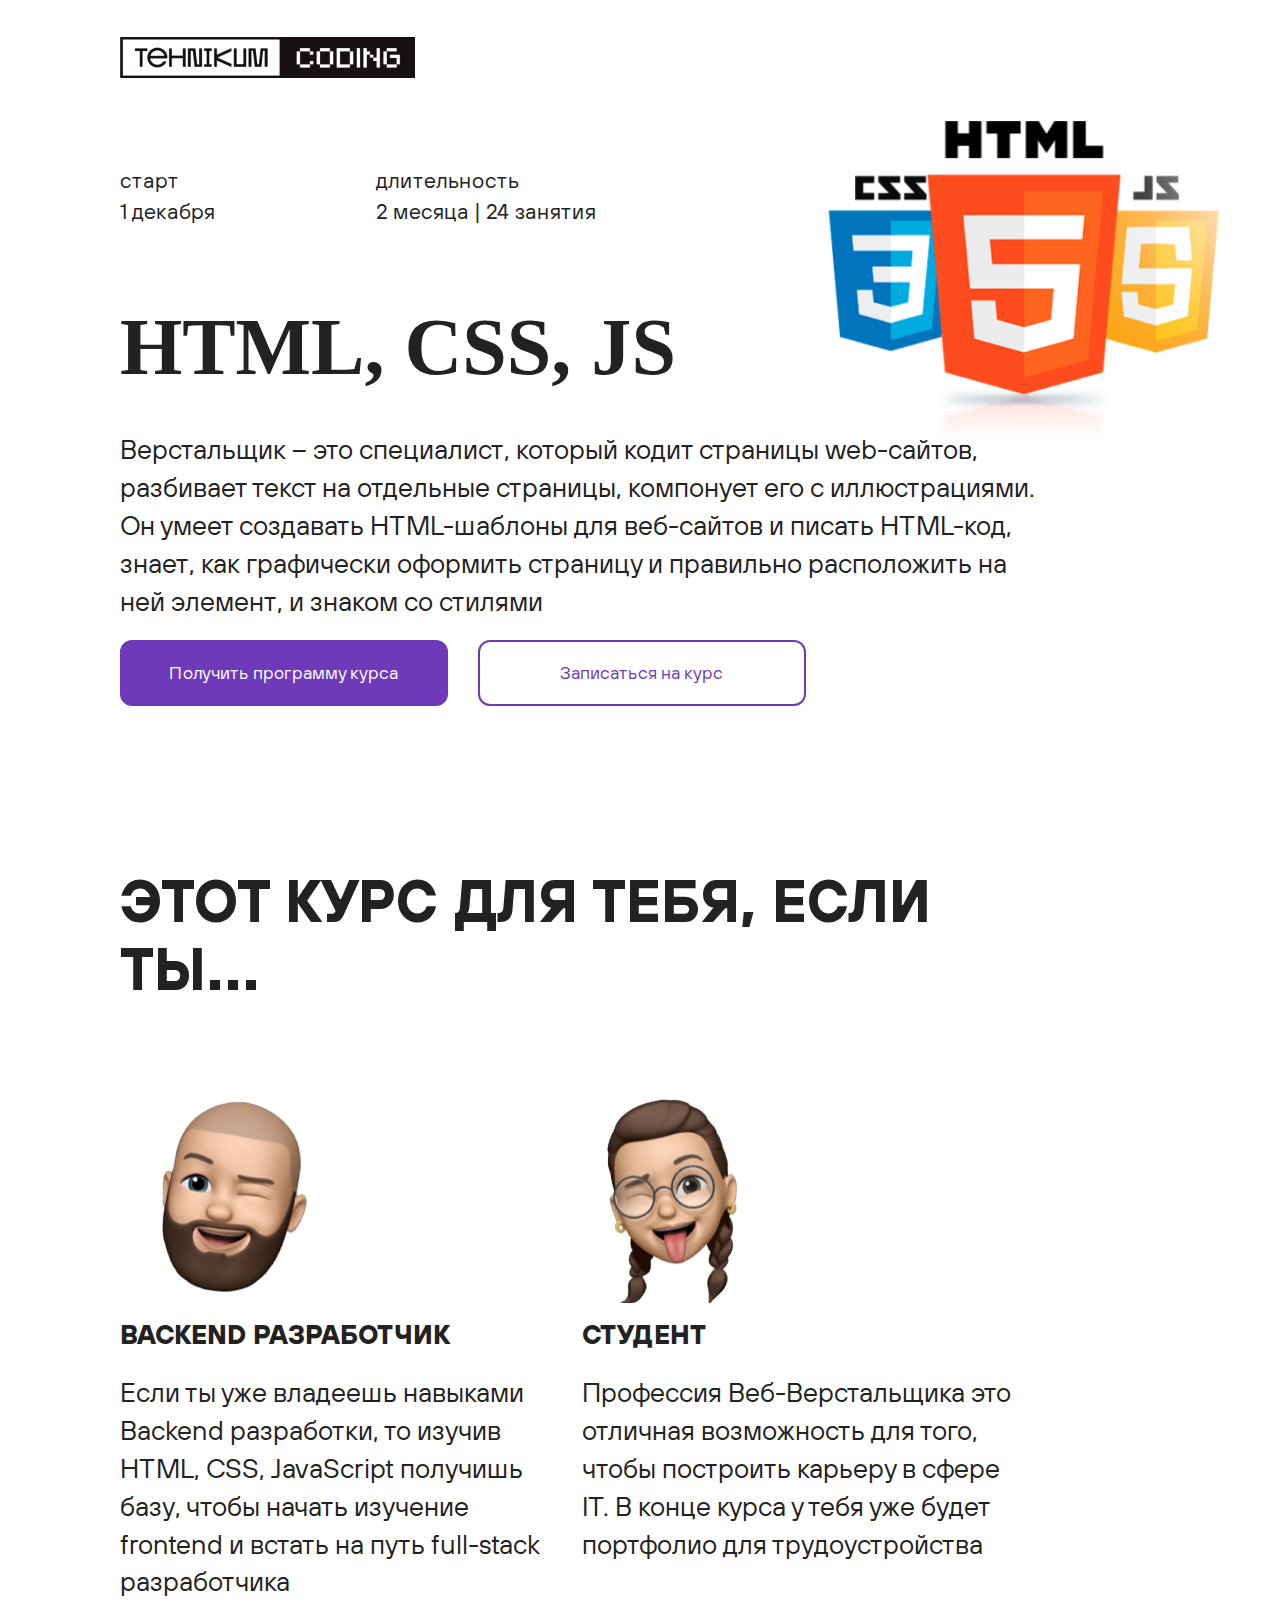
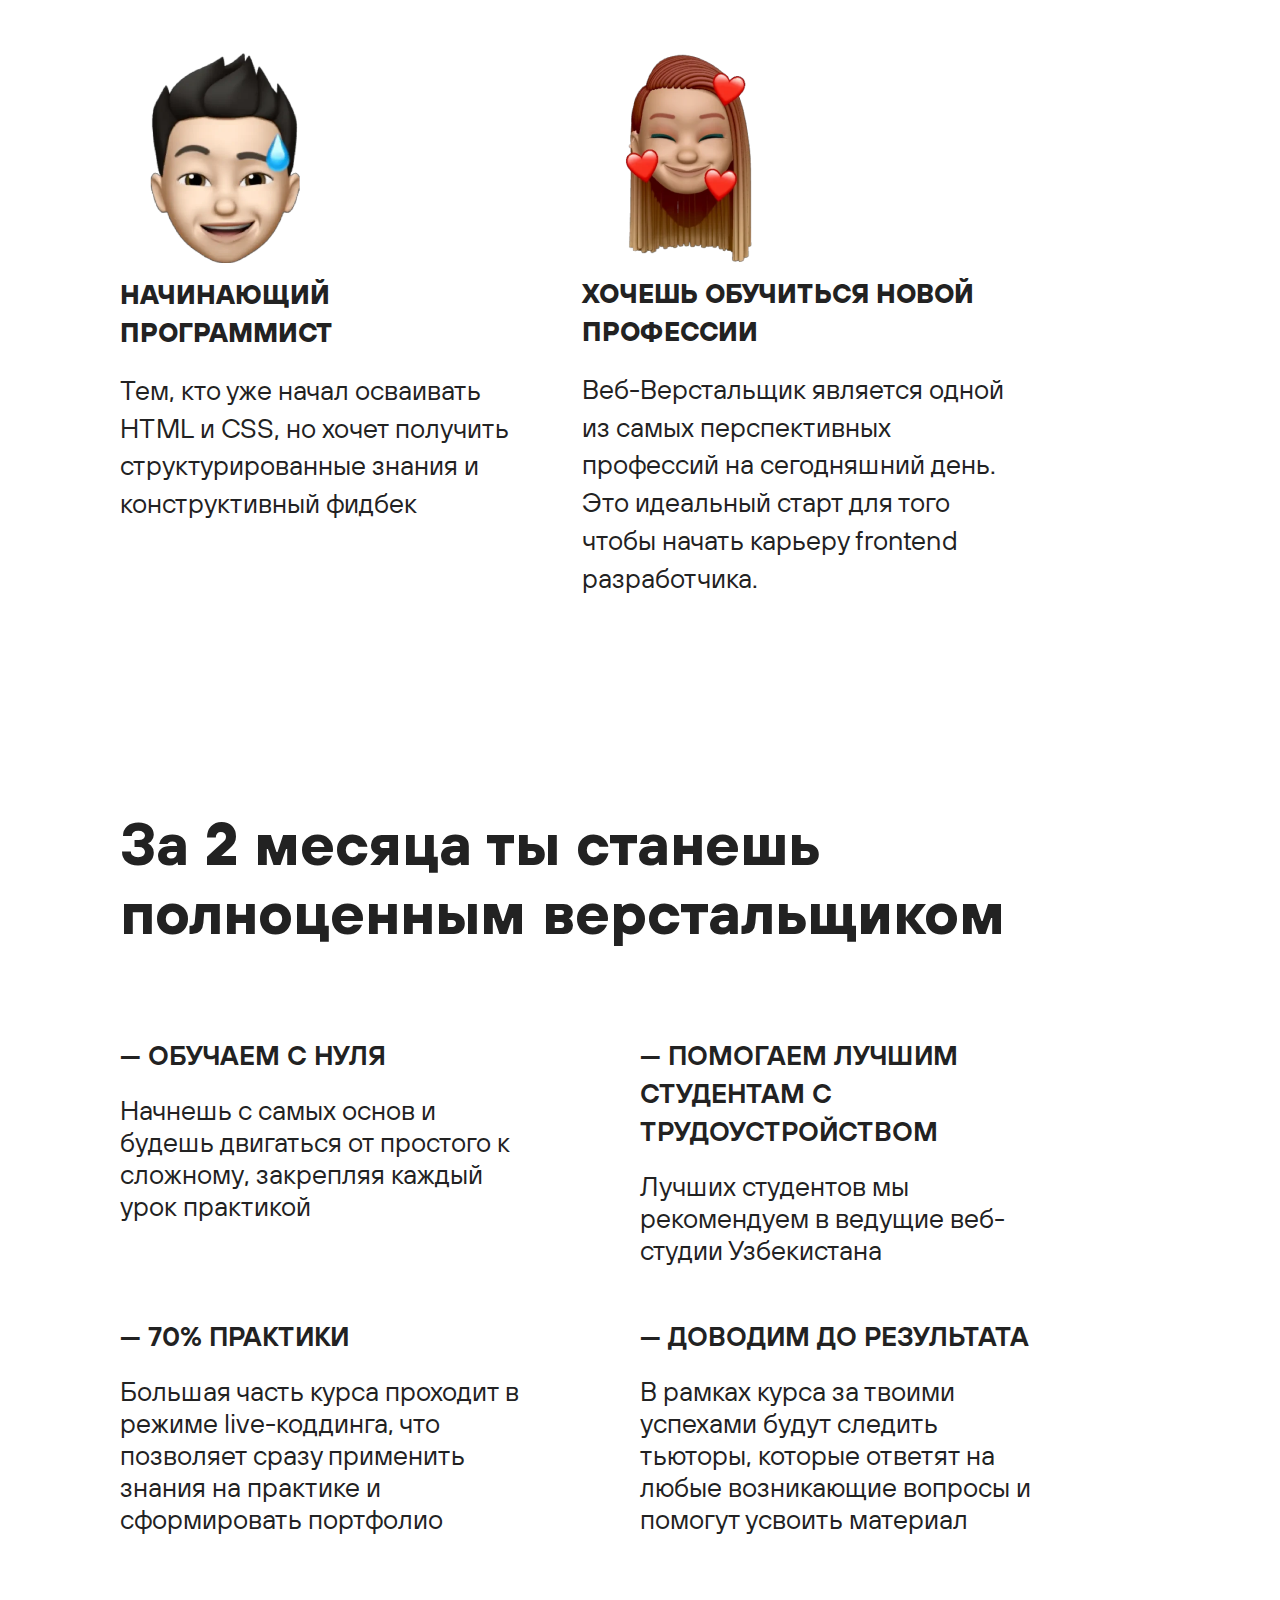
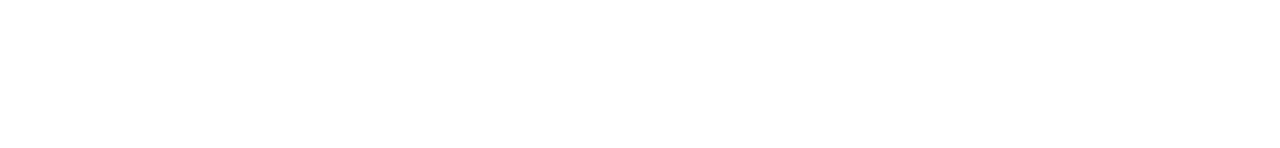
==== index.html @ edffde70 "4 section" ====
<!DOCTYPE html>
<html lang="en">
<head>
    <meta charset="UTF-8">
    <meta name="viewport" content="width=device-width, initial-scale=1.0">
    <title>Техникум</title>
    <link rel="stylesheet" href="./fonts/stylesheet.css">
    <link rel="stylesheet" href="./style.css">
    
</head>
<body>
    <section class="bg_img">
        <img src="./img/logo.png" alt="logo" class="logo">
        <div class="infoWrapper">
            <div class="info">
                <div class="title">старт</div>
                <div class="subTitle">1 декабря</div>
            </div>
            <div class="info">
                <div class="title">длительность</div>
                <div class="subTitle">2 месяца | 24 занятия</div>
            </div>
        </div>
        <h1>HTML, CSS, JS</h1>
        <p class="infoText">Верстальщик – это специалист, который кодит страницы web-сайтов, разбивает текст на отдельные страницы, компонует его с иллюстрациями. Он умеет создавать HTML-шаблоны для веб-сайтов и писать HTML-код, знает, как графически оформить страницу и правильно расположить на ней элемент, и знаком со стилями</p>
        <div class="btsWrapper">
            <button class="primary">Получить программу курса</button>
            <button class="secondary">Записаться на курс</button>
        </div>
    </section>

    <section>
            <h2>ЭТОТ КУРС ДЛЯ ТЕБЯ, ЕСЛИ ТЫ...</h2>
        <div class="ifYouWrapper">
            <div class="forYou">
                <img src="./img/YouBackend.png" alt="" class="memoji">
                <h3>BACKEND РАЗРАБОТЧИК</h3>
                <p class="infoMem">Если ты уже владеешь навыками Backend разработки, то изучив HTML, CSS, JavaScript получишь базу, чтобы начать изучение frontend и встать на путь full-stack разработчика</p>
            </div>
            <div class="forYou">
                <img src="./img/YouStudy.png" alt="" class="memoji">
                <h3>СТУДЕНТ</h3>
                <p class="infoMem">Профессия Веб-Верстальщика это отличная возможность для того, чтобы построить карьеру в сфере IT. В конце курса у тебя уже будет портфолио для трудоустройства</p>
            </div>
        </div>
        <div class="ifYouWrapper">
            <div class="forYou">
                <img src="./img/YouBiginnerP.png" alt="" class="memoji">
                 <h3 class="newProg">НАЧИНАЮЩИЙ ПРОГРАММИСТ</h3>
                <p class="infoMem">Тем, кто уже начал осваивать HTML и CSS, но хочет получить структурированные знания и конструктивный фидбек</p>
            </div>
            <div class="forYou">
                <img src="./img/YouNewProf.png" alt="" class="memoji">
                <h3>ХОЧЕШЬ ОБУЧИТЬСЯ НОВОЙ ПРОФЕССИИ</h3>
                <p class="infoMem">Веб-Верстальщик является одной из самых перспективных профессий на сегодняшний день. Это идеальный старт для того чтобы начать карьеру frontend разработчика.</p>
            </div>
        </div>
    </section>


    <section>
        <h2>За 2 месяца ты станешь полноценным верстальщиком</h2>
        <div class="content">
            <div class="ContentCard">
                <h3> —  Обучаем с нуля</h3>
                <p>Начнешь с самых основ и будешь двигаться от простого к сложному, закрепляя каждый урок практикой</p>
            </div>
            <div class="ContentCard">
                <h3>—  Помогаем лучшим студентам с трудоустройством</h3>
                <p>Лучших студентов мы рекомендуем в ведущие веб-студии Узбекистана</p>
            </div>
        </div>
            <div class="content">
                <div class="ContentCard">
                    <h3>—  70% практики</h3>
                    <p>Большая часть курса проходит в режиме live-коддинга, что позволяет сразу применить знания на практике и сформировать портфолио</p>
                </div>
                <div class="ContentCard">
                    <h3>—  Доводим до результата</h3>
                    <p>В рамках курса за твоими успехами будут следить тьюторы, которые ответят на любые возникающие вопросы и помогут усвоить материал</p>
                </div>
        </div>
    </section>
</body>
</html>
---- fonts/stylesheet.css ----
@font-face {
    font-family: 'TT Hoves Hairline';
    src: url('TTHoves-HairlineItalic.eot');
    src: local('TT Hoves Hairline Italic'), local('TTHoves-HairlineItalic'),
        url('TTHoves-HairlineItalic.eot?#iefix') format('embedded-opentype'),
        url('TTHoves-HairlineItalic.woff2') format('woff2'),
        url('TTHoves-HairlineItalic.woff') format('woff'),
        url('TTHoves-HairlineItalic.ttf') format('truetype');
    font-weight: 100;
    font-style: italic;
}

@font-face {
    font-family: 'TT Hoves';
    src: url('TTHoves-ExtraLightItalic.eot');
    src: local('TT Hoves ExtraLight Italic'), local('TTHoves-ExtraLightItalic'),
        url('TTHoves-ExtraLightItalic.eot?#iefix') format('embedded-opentype'),
        url('TTHoves-ExtraLightItalic.woff2') format('woff2'),
        url('TTHoves-ExtraLightItalic.woff') format('woff'),
        url('TTHoves-ExtraLightItalic.ttf') format('truetype');
    font-weight: 200;
    font-style: italic;
}

@font-face {
    font-family: 'TT Hoves';
    src: url('TTHoves-Thin.eot');
    src: local('TT Hoves Thin'), local('TTHoves-Thin'),
        url('TTHoves-Thin.eot?#iefix') format('embedded-opentype'),
        url('TTHoves-Thin.woff2') format('woff2'),
        url('TTHoves-Thin.woff') format('woff'),
        url('TTHoves-Thin.ttf') format('truetype');
    font-weight: 100;
    font-style: normal;
}

@font-face {
    font-family: 'TT Hoves';
    src: url('TTHoves-DemiBold.eot');
    src: local('TT Hoves DemiBold'), local('TTHoves-DemiBold'),
        url('TTHoves-DemiBold.eot?#iefix') format('embedded-opentype'),
        url('TTHoves-DemiBold.woff2') format('woff2'),
        url('TTHoves-DemiBold.woff') format('woff'),
        url('TTHoves-DemiBold.ttf') format('truetype');
    font-weight: 600;
    font-style: normal;
}

@font-face {
    font-family: 'TT Hoves';
    src: url('TTHoves-BoldItalic.eot');
    src: local('TT Hoves Bold Italic'), local('TTHoves-BoldItalic'),
        url('TTHoves-BoldItalic.eot?#iefix') format('embedded-opentype'),
        url('TTHoves-BoldItalic.woff2') format('woff2'),
        url('TTHoves-BoldItalic.woff') format('woff'),
        url('TTHoves-BoldItalic.ttf') format('truetype');
    font-weight: bold;
    font-style: italic;
}

@font-face {
    font-family: 'TT Hoves';
    src: url('TTHoves-Black.eot');
    src: local('TT Hoves Black'), local('TTHoves-Black'),
        url('TTHoves-Black.eot?#iefix') format('embedded-opentype'),
        url('TTHoves-Black.woff2') format('woff2'),
        url('TTHoves-Black.woff') format('woff'),
        url('TTHoves-Black.ttf') format('truetype');
    font-weight: 900;
    font-style: normal;
}

@font-face {
    font-family: 'TT Hoves';
    src: url('TTHoves-ExtraLight.eot');
    src: local('TT Hoves ExtraLight'), local('TTHoves-ExtraLight'),
        url('TTHoves-ExtraLight.eot?#iefix') format('embedded-opentype'),
        url('TTHoves-ExtraLight.woff2') format('woff2'),
        url('TTHoves-ExtraLight.woff') format('woff'),
        url('TTHoves-ExtraLight.ttf') format('truetype');
    font-weight: 200;
    font-style: normal;
}

@font-face {
    font-family: 'TT Hoves';
    src: url('TTHoves-Bold.eot');
    src: local('TT Hoves Bold'), local('TTHoves-Bold'),
        url('TTHoves-Bold.eot?#iefix') format('embedded-opentype'),
        url('TTHoves-Bold.woff2') format('woff2'),
        url('TTHoves-Bold.woff') format('woff'),
        url('TTHoves-Bold.ttf') format('truetype');
    font-weight: bold;
    font-style: normal;
}

@font-face {
    font-family: 'TT Hoves';
    src: url('TTHoves-ThinItalic.eot');
    src: local('TT Hoves Thin Italic'), local('TTHoves-ThinItalic'),
        url('TTHoves-ThinItalic.eot?#iefix') format('embedded-opentype'),
        url('TTHoves-ThinItalic.woff2') format('woff2'),
        url('TTHoves-ThinItalic.woff') format('woff'),
        url('TTHoves-ThinItalic.ttf') format('truetype');
    font-weight: 100;
    font-style: italic;
}

@font-face {
    font-family: 'TT Hoves';
    src: url('TTHoves-Italic.eot');
    src: local('TT Hoves Italic'), local('TTHoves-Italic'),
        url('TTHoves-Italic.eot?#iefix') format('embedded-opentype'),
        url('TTHoves-Italic.woff2') format('woff2'),
        url('TTHoves-Italic.woff') format('woff'),
        url('TTHoves-Italic.ttf') format('truetype');
    font-weight: normal;
    font-style: italic;
}

@font-face {
    font-family: 'TT Hoves';
    src: url('TTHoves-BlackItalic.eot');
    src: local('TT Hoves Black Italic'), local('TTHoves-BlackItalic'),
        url('TTHoves-BlackItalic.eot?#iefix') format('embedded-opentype'),
        url('TTHoves-BlackItalic.woff2') format('woff2'),
        url('TTHoves-BlackItalic.woff') format('woff'),
        url('TTHoves-BlackItalic.ttf') format('truetype');
    font-weight: 900;
    font-style: italic;
}

@font-face {
    font-family: 'TT Hoves';
    src: url('TTHoves-ExtraBold.eot');
    src: local('TT Hoves ExtraBold'), local('TTHoves-ExtraBold'),
        url('TTHoves-ExtraBold.eot?#iefix') format('embedded-opentype'),
        url('TTHoves-ExtraBold.woff2') format('woff2'),
        url('TTHoves-ExtraBold.woff') format('woff'),
        url('TTHoves-ExtraBold.ttf') format('truetype');
    font-weight: 800;
    font-style: normal;
}

@font-face {
    font-family: 'TT Hoves';
    src: url('TTHoves-DemiBoldItalic.eot');
    src: local('TT Hoves DemiBold Italic'), local('TTHoves-DemiBoldItalic'),
        url('TTHoves-DemiBoldItalic.eot?#iefix') format('embedded-opentype'),
        url('TTHoves-DemiBoldItalic.woff2') format('woff2'),
        url('TTHoves-DemiBoldItalic.woff') format('woff'),
        url('TTHoves-DemiBoldItalic.ttf') format('truetype');
    font-weight: 600;
    font-style: italic;
}

@font-face {
    font-family: 'TT Hoves';
    src: url('TTHoves-MediumItalic.eot');
    src: local('TT Hoves Medium Italic'), local('TTHoves-MediumItalic'),
        url('TTHoves-MediumItalic.eot?#iefix') format('embedded-opentype'),
        url('TTHoves-MediumItalic.woff2') format('woff2'),
        url('TTHoves-MediumItalic.woff') format('woff'),
        url('TTHoves-MediumItalic.ttf') format('truetype');
    font-weight: 500;
    font-style: italic;
}

@font-face {
    font-family: 'TT Hoves';
    src: url('TTHoves-ExtraBoldItalic.eot');
    src: local('TT Hoves ExtraBold Italic'), local('TTHoves-ExtraBoldItalic'),
        url('TTHoves-ExtraBoldItalic.eot?#iefix') format('embedded-opentype'),
        url('TTHoves-ExtraBoldItalic.woff2') format('woff2'),
        url('TTHoves-ExtraBoldItalic.woff') format('woff'),
        url('TTHoves-ExtraBoldItalic.ttf') format('truetype');
    font-weight: 800;
    font-style: italic;
}

@font-face {
    font-family: 'TT Hoves';
    src: url('TTHoves-Regular.eot');
    src: local('TT Hoves Regular'), local('TTHoves-Regular'),
        url('TTHoves-Regular.eot?#iefix') format('embedded-opentype'),
        url('TTHoves-Regular.woff2') format('woff2'),
        url('TTHoves-Regular.woff') format('woff'),
        url('TTHoves-Regular.ttf') format('truetype');
    font-weight: normal;
    font-style: normal;
}

@font-face {
    font-family: 'TT Hoves Hairline';
    src: url('TTHoves-Hairline.eot');
    src: local('TT Hoves Hairline'), local('TTHoves-Hairline'),
        url('TTHoves-Hairline.eot?#iefix') format('embedded-opentype'),
        url('TTHoves-Hairline.woff2') format('woff2'),
        url('TTHoves-Hairline.woff') format('woff'),
        url('TTHoves-Hairline.ttf') format('truetype');
    font-weight: 100;
    font-style: normal;
}

@font-face {
    font-family: 'TT Hoves';
    src: url('TTHoves-LightItalic.eot');
    src: local('TT Hoves Light Italic'), local('TTHoves-LightItalic'),
        url('TTHoves-LightItalic.eot?#iefix') format('embedded-opentype'),
        url('TTHoves-LightItalic.woff2') format('woff2'),
        url('TTHoves-LightItalic.woff') format('woff'),
        url('TTHoves-LightItalic.ttf') format('truetype');
    font-weight: 300;
    font-style: italic;
}

@font-face {
    font-family: 'TT Hoves';
    src: url('TTHoves-Light.eot');
    src: local('TT Hoves Light'), local('TTHoves-Light'),
        url('TTHoves-Light.eot?#iefix') format('embedded-opentype'),
        url('TTHoves-Light.woff2') format('woff2'),
        url('TTHoves-Light.woff') format('woff'),
        url('TTHoves-Light.ttf') format('truetype');
    font-weight: 300;
    font-style: normal;
}

@font-face {
    font-family: 'TT Hoves';
    src: url('TTHoves-Medium.eot');
    src: local('TT Hoves Medium'), local('TTHoves-Medium'),
        url('TTHoves-Medium.eot?#iefix') format('embedded-opentype'),
        url('TTHoves-Medium.woff2') format('woff2'),
        url('TTHoves-Medium.woff') format('woff'),
        url('TTHoves-Medium.ttf') format('truetype');
    font-weight: 500;
    font-style: normal;
}
---- style.css ----
@import url('https://fonts.cdnfonts.com/css/chava');

*{
    padding: 0;
    margin: 0;
    box-sizing: border-box;
    list-style: none;
    text-decoration: none;
    font-family: 'TT Hoves', sans-serif;
    color: #222222;
}
section{
    padding: 0 calc(22.7vw - 61.265px) /*229-24*/calc(11.1vw + 18.4px) /*160-60*/ calc(10.6vw - 15.8px)/*121-24*/;
}
.bg_img{
    background-image: url(./img/html_css_js\ 1.png);
    background-repeat: no-repeat;
    background-size: calc(24vw + 89px); /*395-179*/
    background-position: top calc(4.9vw + 58.6px) /*121-77*/ right calc(6vw - 19px) /*55-3.5*/;
}
.logo{
    width: calc(8.8vw + 182px);
    margin-bottom: calc(6.3vw + 4.381px);/*85-28*/
    margin-top: calc(-0.3vw + 41.243px); /*37-40*/
}
.infoWrapper{
    display: flex;
    gap: 30px 161px;
    flex-wrap: wrap;
    margin-bottom: calc(3.1vw + 36.4px); /*76-48*/
}
.title{
    font-size: calc(0.6vw + 14px); /*21-16*/
    line-height: 140%;
}
.subTitle{
    font-size: calc(0.6vw + 14px); /*21-16*/
    line-height: 140%;
    /* font-weight: 700; */
}
h1{
    font-size: calc(4.2vw + 26.3px);/*80-42*/
    line-height: 110%;
    font-family: 'Chava', 'sans-serif';
    margin-bottom: calc(2.2vw + 11.681px); /*40-20*/
    /* font-weight: 400; */
}
.infoText{
    font-size: calc(1vw + 14.257px);  /*27-18*/
    line-height: 140%;
    margin-right: calc(22.7vw - 61.265px); /*229-24*/
    margin-bottom: 20px;
    width: calc(66.6vw + 77.611px); /*930-328*/
}
.btsWrapper{
    display: flex;
    flex-wrap: wrap; 
    gap: 20px 0;
}
.primary{
    width: 328px;
    border: 2px solid #6E3ABA;
    color: #fff;
    background-color: #6E3ABA;
    padding: 20px 0;
    border-radius: 12px;
    /* font-weight: 500; */
    font-size: 18px;
    cursor: pointer;
    margin-right: calc(3.3vw - 12.478px); /*30-0*/
}
.secondary{
    width: 328px;
    border: 2px solid #6E3ABA;
    color: #6E3ABA;
    background-color: #fff;
    padding: 20px 0;
    border-radius: 12px;
    /* font-weight: 500; */
    font-size: 18px;
    cursor: pointer;
}


.memoji{
    width: calc(3.3vw + 167.522px); /*210-180*/
    margin-bottom: 10px;
}
h2{
    margin-bottom: calc(5.5vw + 19.204px); /*90-40*/
    /* font-weight: 500; */
    font-size: calc(2.7vw + 24px); /*58-34*/
    line-height: 117.8%;
}
.ifYouWrapper{
    display: flex;
    gap: 40px 0;
    flex-wrap: wrap;
    margin-bottom: 52px; /*54-40*/
}

.forYou{
    width: calc(11.5vw + 284.743px); /*432-328*/
    margin-right: 30px;
}
h3{
    /* font-weight: 600; */
    font-size: calc(1vw + 14.257px);    
    line-height: calc(1.4vw + 19.959px);
    margin-bottom: calc(1.1vw + 5.841px); /*20-10*/
}
.newProg{
    width: calc(-1.1vw + 332.159px); /*318-328*/
    /* font-weight: 600; */
    font-size: calc(1vw + 14.257px);  /*27-18*/
    line-height: calc(1.4vw + 19.959px); /*37.8-25.2*/
    margin-bottom: calc(1.1vw + 5.841px); /*20-10*/
}
.infoMem{
    /* font-weight: 400; */
    font-size: calc(1vw + 14.257px);  /*27-18*/   
    line-height: calc(1.4vw + 19.959px); /*37.8-25.2*/
}

.content{
    display: flex;
    flex-wrap: wrap;
    gap: 30px 120px;
    margin-bottom: calc(2.4vw + 20.85px); /*52-30*/
}
.ContentCard{
    width:calc(8vw + 298px);
}
.ContentCard h3{
    font-weight: 600;
    font-size: calc(1vw + 14.257px);  /*27-18*/
    margin-bottom: calc(1.1vw + 5.841px); /*20-10*/
    text-transform: uppercase;
    line-height: 140%;
}
.ContentCard p{
    font-size: calc(1vw + 14.257px);  /*27-18*/
}
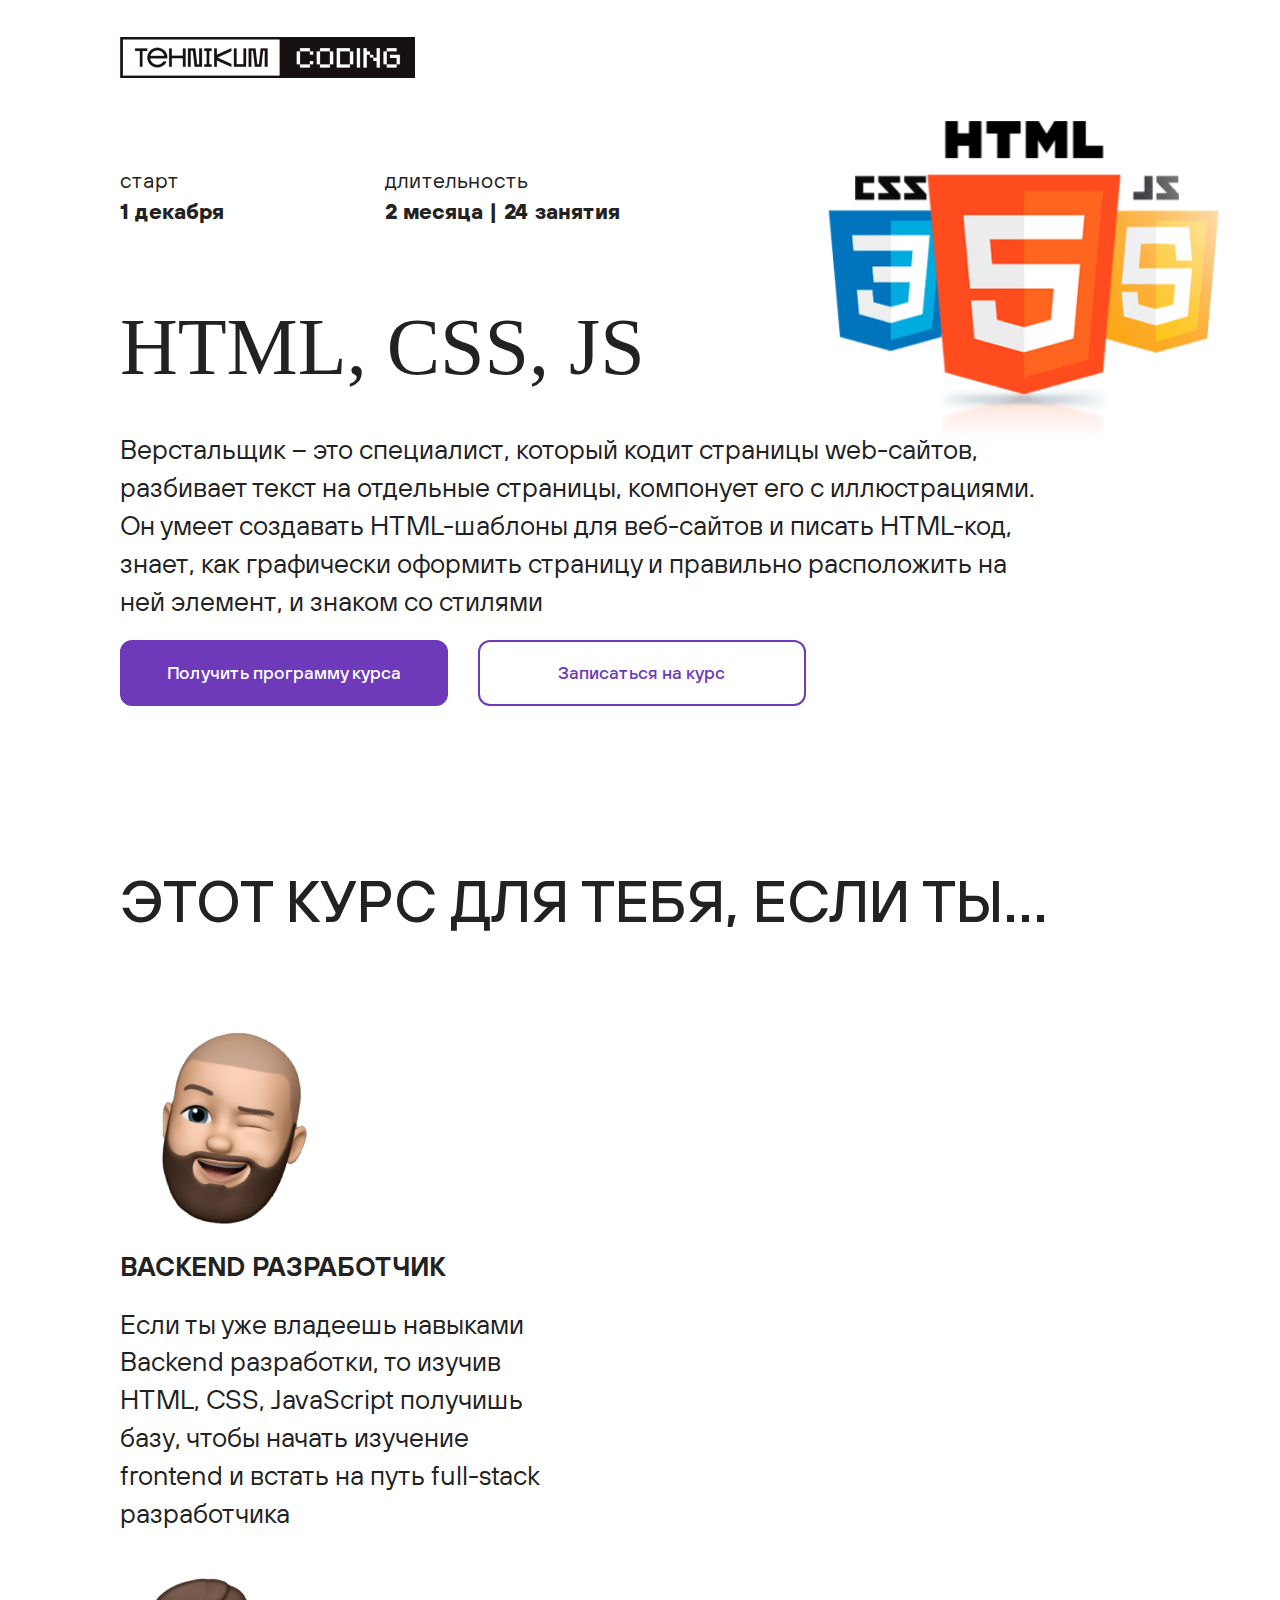
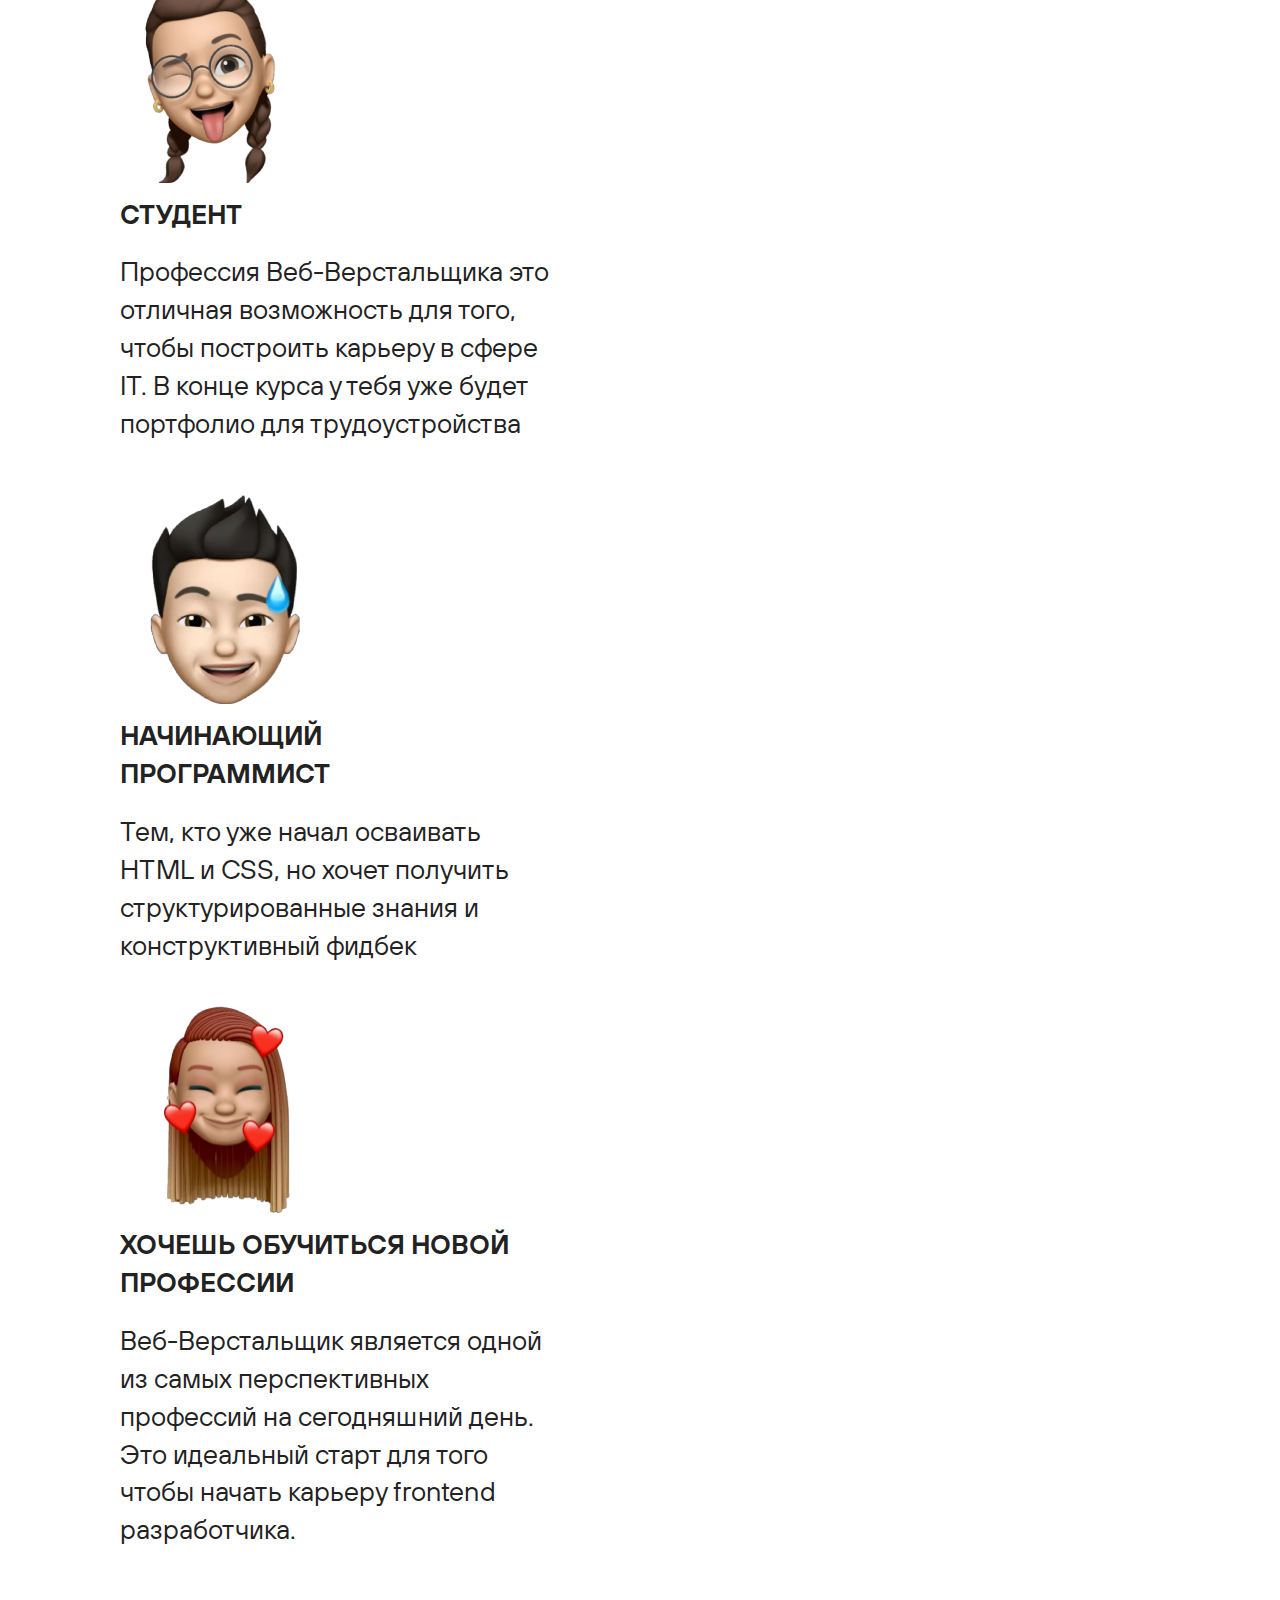
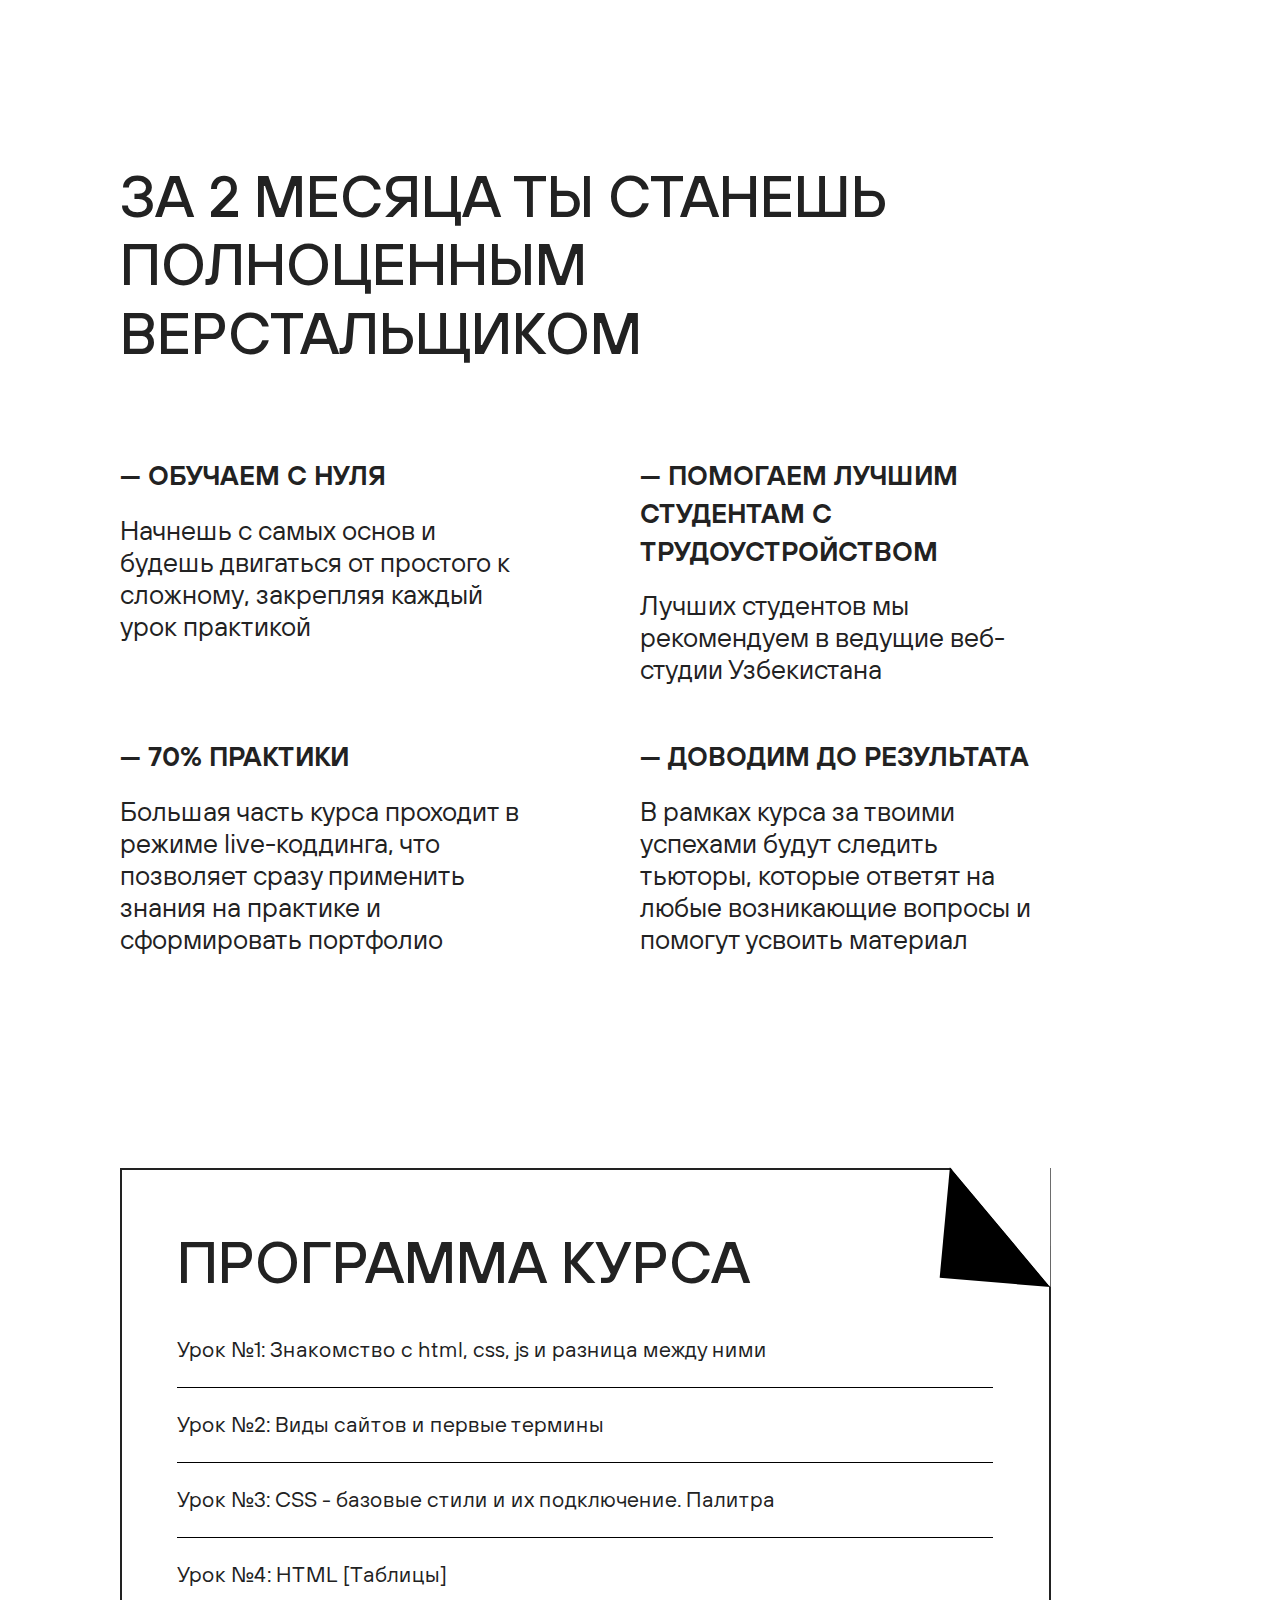
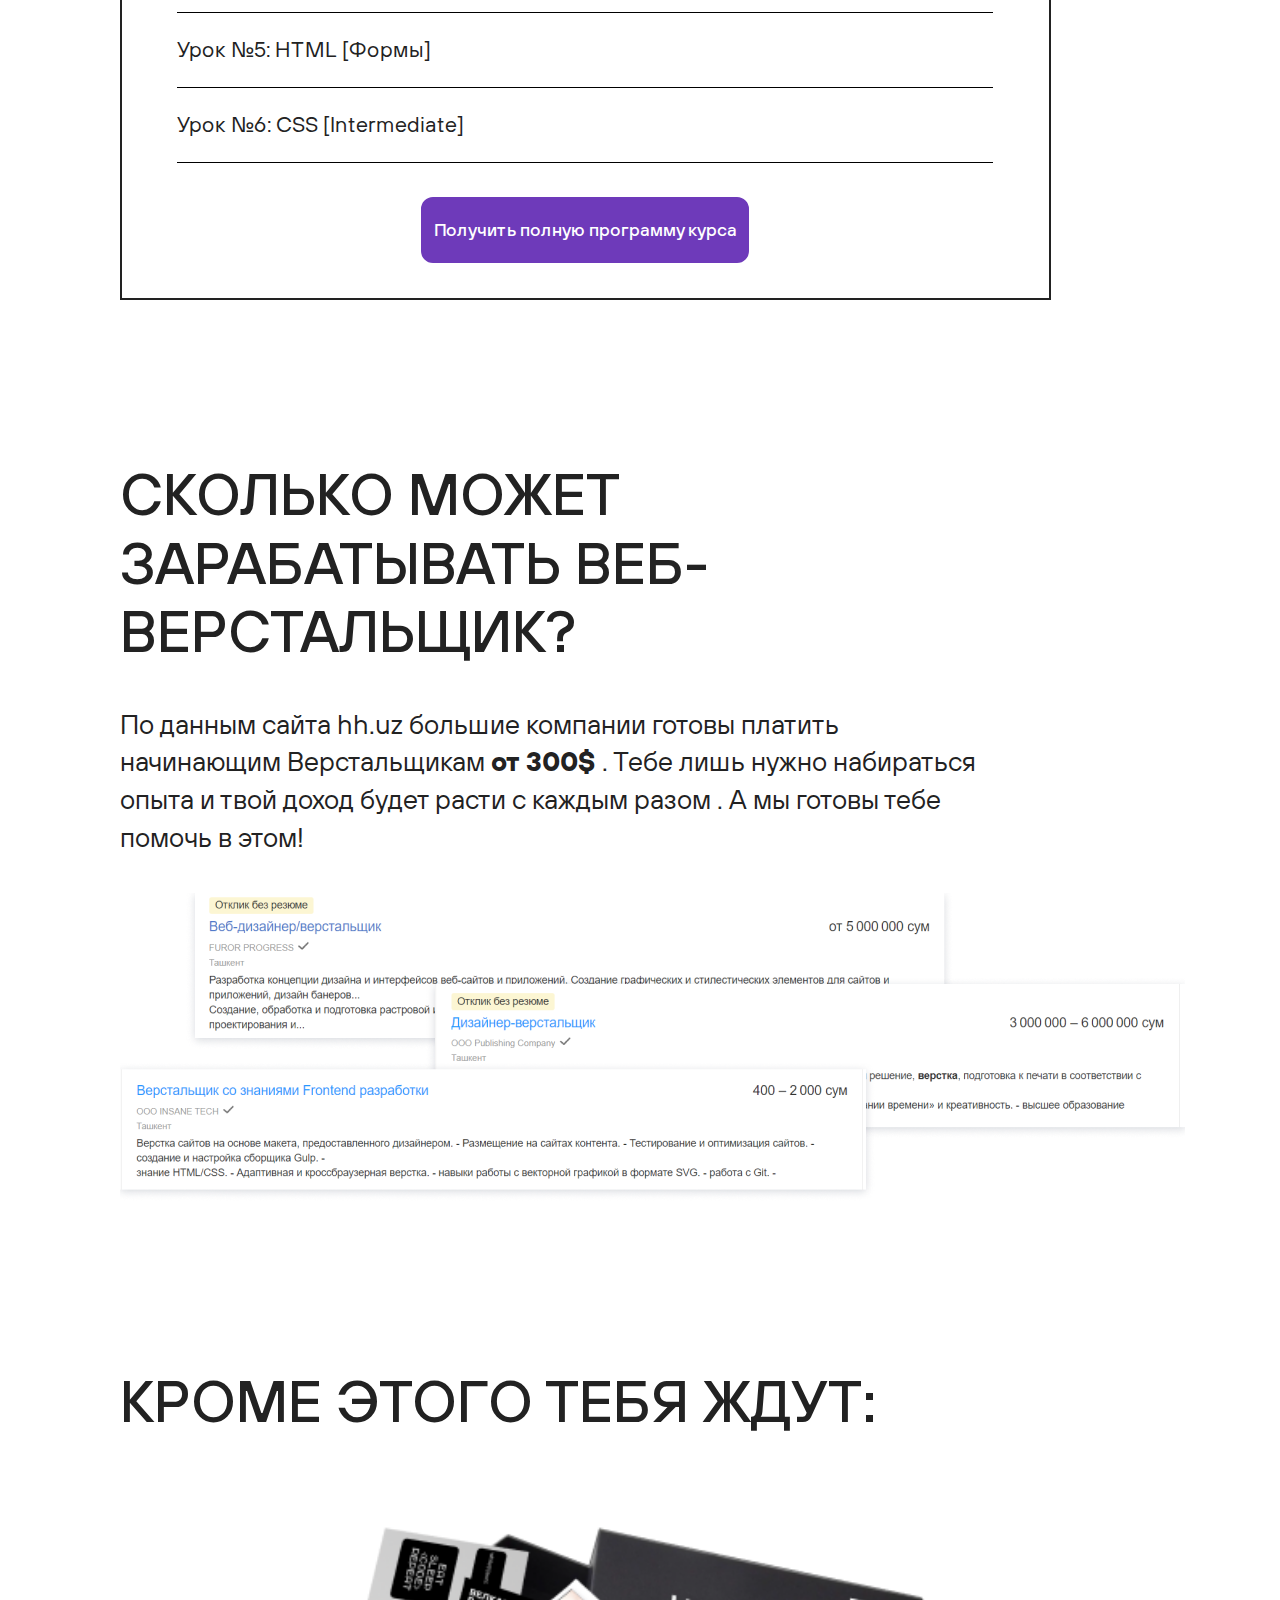
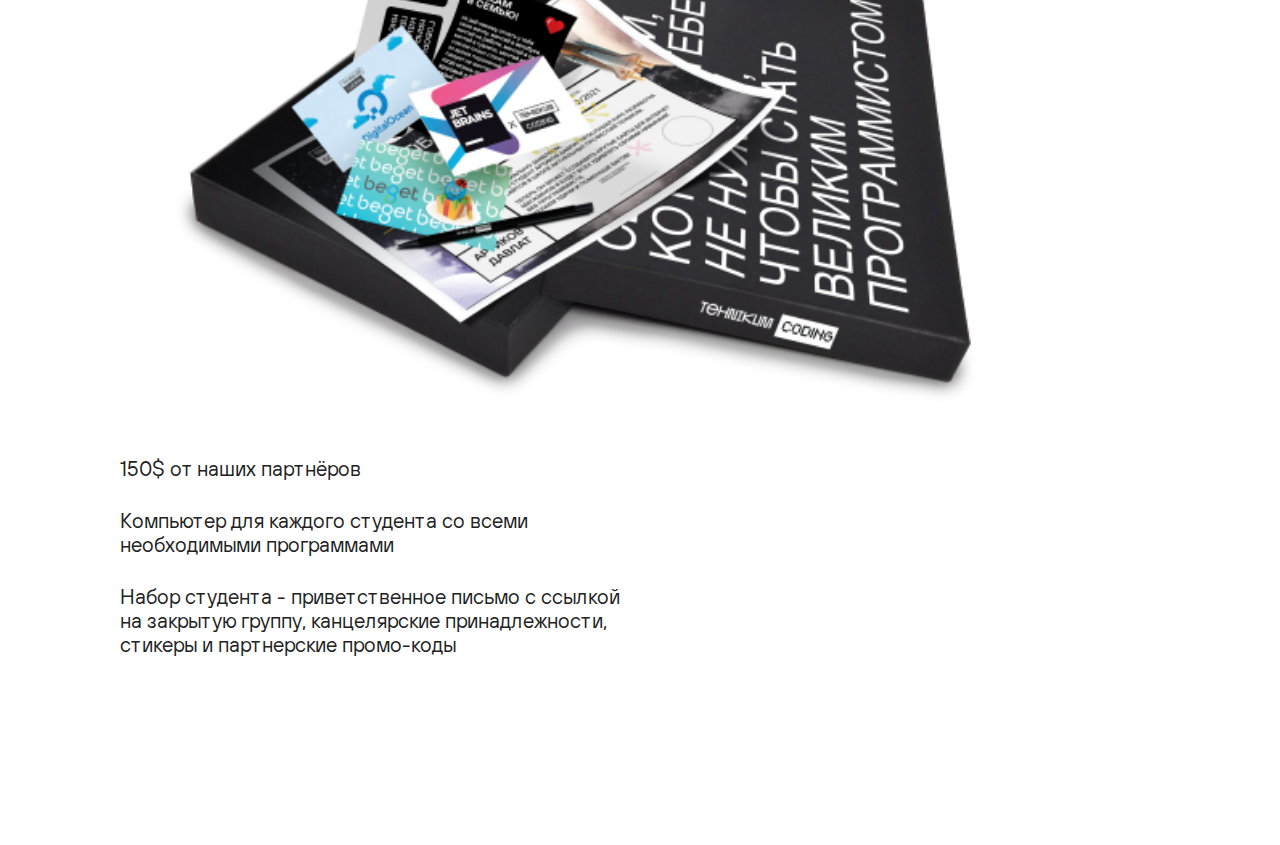
==== commit 79b50928: "8-9 section" ====
--- a/index.html
+++ b/index.html
@@ -1,13 +1,15 @@
 <!DOCTYPE html>
 <html lang="en">
+
 <head>
     <meta charset="UTF-8">
     <meta name="viewport" content="width=device-width, initial-scale=1.0">
     <title>Техникум</title>
     <link rel="stylesheet" href="./fonts/stylesheet.css">
     <link rel="stylesheet" href="./style.css">
-    
+
 </head>
+
 <body>
     <section class="bg_img">
         <img src="./img/logo.png" alt="logo" class="logo">
@@ -22,7 +24,10 @@
             </div>
         </div>
         <h1>HTML, CSS, JS</h1>
-        <p class="infoText">Верстальщик – это специалист, который кодит страницы web-сайтов, разбивает текст на отдельные страницы, компонует его с иллюстрациями. Он умеет создавать HTML-шаблоны для веб-сайтов и писать HTML-код, знает, как графически оформить страницу и правильно расположить на ней элемент, и знаком со стилями</p>
+        <p class="infoText">Верстальщик – это специалист, который кодит страницы web-сайтов, разбивает текст на
+            отдельные страницы, компонует его с иллюстрациями. Он умеет создавать HTML-шаблоны для веб-сайтов и писать
+            HTML-код, знает, как графически оформить страницу и правильно расположить на ней элемент, и знаком со
+            стилями</p>
         <div class="btsWrapper">
             <button class="primary">Получить программу курса</button>
             <button class="secondary">Записаться на курс</button>
@@ -30,29 +35,33 @@
     </section>
 
     <section>
-            <h2>ЭТОТ КУРС ДЛЯ ТЕБЯ, ЕСЛИ ТЫ...</h2>
+        <h2>ЭТОТ КУРС ДЛЯ ТЕБЯ, ЕСЛИ ТЫ...</h2>
         <div class="ifYouWrapper">
             <div class="forYou">
                 <img src="./img/YouBackend.png" alt="" class="memoji">
                 <h3>BACKEND РАЗРАБОТЧИК</h3>
-                <p class="infoMem">Если ты уже владеешь навыками Backend разработки, то изучив HTML, CSS, JavaScript получишь базу, чтобы начать изучение frontend и встать на путь full-stack разработчика</p>
+                <p class="infoMem">Если ты уже владеешь навыками Backend разработки, то изучив HTML, CSS, JavaScript
+                    получишь базу, чтобы начать изучение frontend и встать на путь full-stack разработчика</p>
             </div>
             <div class="forYou">
                 <img src="./img/YouStudy.png" alt="" class="memoji">
                 <h3>СТУДЕНТ</h3>
-                <p class="infoMem">Профессия Веб-Верстальщика это отличная возможность для того, чтобы построить карьеру в сфере IT. В конце курса у тебя уже будет портфолио для трудоустройства</p>
+                <p class="infoMem">Профессия Веб-Верстальщика это отличная возможность для того, чтобы построить карьеру
+                    в сфере IT. В конце курса у тебя уже будет портфолио для трудоустройства</p>
             </div>
         </div>
         <div class="ifYouWrapper">
             <div class="forYou">
                 <img src="./img/YouBiginnerP.png" alt="" class="memoji">
-                 <h3 class="newProg">НАЧИНАЮЩИЙ ПРОГРАММИСТ</h3>
-                <p class="infoMem">Тем, кто уже начал осваивать HTML и CSS, но хочет получить структурированные знания и конструктивный фидбек</p>
+                <h3 class="newProg">НАЧИНАЮЩИЙ ПРОГРАММИСТ</h3>
+                <p class="infoMem">Тем, кто уже начал осваивать HTML и CSS, но хочет получить структурированные знания и
+                    конструктивный фидбек</p>
             </div>
             <div class="forYou">
                 <img src="./img/YouNewProf.png" alt="" class="memoji">
                 <h3>ХОЧЕШЬ ОБУЧИТЬСЯ НОВОЙ ПРОФЕССИИ</h3>
-                <p class="infoMem">Веб-Верстальщик является одной из самых перспективных профессий на сегодняшний день. Это идеальный старт для того чтобы начать карьеру frontend разработчика.</p>
+                <p class="infoMem">Веб-Верстальщик является одной из самых перспективных профессий на сегодняшний день.
+                    Это идеальный старт для того чтобы начать карьеру frontend разработчика.</p>
             </div>
         </div>
     </section>
@@ -62,24 +71,74 @@
         <h2>За 2 месяца ты станешь полноценным верстальщиком</h2>
         <div class="content">
             <div class="ContentCard">
-                <h3> —  Обучаем с нуля</h3>
+                <h3> — Обучаем с нуля</h3>
                 <p>Начнешь с самых основ и будешь двигаться от простого к сложному, закрепляя каждый урок практикой</p>
             </div>
             <div class="ContentCard">
-                <h3>—  Помогаем лучшим студентам с трудоустройством</h3>
+                <h3>— Помогаем лучшим студентам с трудоустройством</h3>
                 <p>Лучших студентов мы рекомендуем в ведущие веб-студии Узбекистана</p>
             </div>
         </div>
-            <div class="content">
-                <div class="ContentCard">
-                    <h3>—  70% практики</h3>
-                    <p>Большая часть курса проходит в режиме live-коддинга, что позволяет сразу применить знания на практике и сформировать портфолио</p>
-                </div>
-                <div class="ContentCard">
-                    <h3>—  Доводим до результата</h3>
-                    <p>В рамках курса за твоими успехами будут следить тьюторы, которые ответят на любые возникающие вопросы и помогут усвоить материал</p>
-                </div>
+        <div class="content">
+            <div class="ContentCard">
+                <h3>— 70% практики</h3>
+                <p>Большая часть курса проходит в режиме live-коддинга, что позволяет сразу применить знания на практике
+                    и сформировать портфолио</p>
+            </div>
+            <div class="ContentCard">
+                <h3>— Доводим до результата</h3>
+                <p>В рамках курса за твоими успехами будут следить тьюторы, которые ответят на любые возникающие вопросы
+                    и помогут усвоить материал</p>
+            </div>
         </div>
     </section>
+
+    <section>
+        <div class="border">
+            <img src="./img/corner.svg" alt="" class="corner">
+            <h2 class="programmCourse">Программа курса</h2>
+            <ul>
+                <li>Урок №1: Знакомство с html, css, js и разница между ними</li>
+                <li>Урок №2: Виды сайтов и первые термины</li>
+                <li>Урок №3: CSS - базовые стили и их подключение. Палитра</li>
+                <li>Урок №4: HTML [Таблицы]</li>
+                <li>Урок №5: HTML [Формы]</li>
+                <li>Урок №6: CSS [Intermediate]</li>
+            </ul>
+            <button class="primary desc">Получить полную программу курса</button>
+        </div>
+        <button class="primary mob">Получить полную программу курса</button>
+    </section>
+
+
+    <section>
+        <div class="info_wage">
+            <h2>Сколько может зарабатывать Веб-Верстальщик?</h2>
+            <p>По данным сайта hh.uz большие компании готовы платить начинающим Верстальщикам <strong> от 300$
+                </strong>. Тебе лишь нужно набираться опыта и твой доход будет расти с каждым разом . А мы готовы тебе
+                помочь в этом!</p>
+            <img src="./img/pic_hh.png" alt="hh_uz">
+        </div>
+    </section>
+
+    <section>
+        <h2 class="titleBox">Кроме этого тебя ждут:</h2>
+        <div class="studentBox">
+            <div class="boxPic">
+                <img src="./img/pic_student-box.png" alt="">
+            </div>
+            <div class="infoBox">
+                <p>150$ от наших партнёров</p>
+                <p>Компьютер для каждого студента
+                    со всеми необходимыми программами</p>
+                <p>Набор студента - приветственное письмо с
+                    ссылкой на закрытую группу, канцелярские
+                    принадлежности, стикеры и партнерские промо-коды</p>
+            </div>
+        </div>
+    </section>
+
+
 </body>
+
 </html>--- a/style.css
+++ b/style.css
@@ -36,14 +36,14 @@
 .subTitle{
     font-size: calc(0.6vw + 14px); /*21-16*/
     line-height: 140%;
-    /* font-weight: 700; */
+    font-weight: 700;
 }
 h1{
     font-size: calc(4.2vw + 26.3px);/*80-42*/
     line-height: 110%;
     font-family: 'Chava', 'sans-serif';
     margin-bottom: calc(2.2vw + 11.681px); /*40-20*/
-    /* font-weight: 400; */
+    font-weight: 400;
 }
 .infoText{
     font-size: calc(1vw + 14.257px);  /*27-18*/
@@ -64,7 +64,7 @@
     background-color: #6E3ABA;
     padding: 20px 0;
     border-radius: 12px;
-    /* font-weight: 500; */
+    font-weight: 500;
     font-size: 18px;
     cursor: pointer;
     margin-right: calc(3.3vw - 12.478px); /*30-0*/
@@ -76,7 +76,7 @@
     background-color: #fff;
     padding: 20px 0;
     border-radius: 12px;
-    /* font-weight: 500; */
+    font-weight: 500;
     font-size: 18px;
     cursor: pointer;
 }
@@ -88,13 +88,14 @@
 }
 h2{
     margin-bottom: calc(5.5vw + 19.204px); /*90-40*/
-    /* font-weight: 500; */
+    font-weight: 500;
     font-size: calc(2.7vw + 24px); /*58-34*/
     line-height: 117.8%;
+    text-transform: uppercase;
 }
 .ifYouWrapper{
     display: flex;
-    gap: 40px 0;
+    gap: 40px 10px;
     flex-wrap: wrap;
     margin-bottom: 52px; /*54-40*/
 }
@@ -104,20 +105,20 @@
     margin-right: 30px;
 }
 h3{
-    /* font-weight: 600; */
+    font-weight: 600;
     font-size: calc(1vw + 14.257px);    
     line-height: calc(1.4vw + 19.959px);
     margin-bottom: calc(1.1vw + 5.841px); /*20-10*/
 }
 .newProg{
     width: calc(-1.1vw + 332.159px); /*318-328*/
-    /* font-weight: 600; */
+    font-weight: 600;
     font-size: calc(1vw + 14.257px);  /*27-18*/
     line-height: calc(1.4vw + 19.959px); /*37.8-25.2*/
     margin-bottom: calc(1.1vw + 5.841px); /*20-10*/
 }
 .infoMem{
-    /* font-weight: 400; */
+    font-weight: 400;
     font-size: calc(1vw + 14.257px);  /*27-18*/   
     line-height: calc(1.4vw + 19.959px); /*37.8-25.2*/
 }
@@ -142,3 +143,109 @@
     font-size: calc(1vw + 14.257px);  /*27-18*/
 }
 
+.border{
+    border: 2px solid;
+    padding: calc(3.8vw + 9.858px)/*58-24*/ calc(3.9vw + 5.44px) /*55-20*/ calc(1.3vw + 18px)/*32-23*/;
+    position: relative; /*указываем точку отсчета расположения кнопки*/
+}
+.corner{
+    position: absolute; /*указываем координаты размещения кнопки*/
+    top: calc(-0.1vw - 1.292px);/*-2- -1.5*/
+    right: calc(-0.4vw - 1.336px); /*-7 - -3*/
+    width: calc(9.5vw - 1.77px); /*120-34*/
+    height: calc(9.5vw - 1.77px); /*120-34*/
+}
+.programmCourse{
+    margin-bottom: calc(1.8vw + 17.3px);/*40-24*/
+}
+.border ul li{
+    border-bottom: 1px solid black;
+    padding-bottom: 24px;
+    margin-bottom: 24px;
+    font-size: calc(0.6vw + 14px); /*21-16*/
+}
+.border ul li:last-child{
+    margin-bottom: 0;
+}
+.border .primary{
+    display: block;
+    margin: 0 auto;
+}
+.primary.desc,
+.primary.mob{
+    display: block;
+    margin: 0 auto;
+    margin-top: 34px;
+}
+.primary.mob{
+    display: none;
+}
+@media (max-width: 875px){
+    .primary.desc{
+        display: none;
+    }
+    .primary.mob{
+        display: block;
+    }
+}
+
+.info_wage h2{
+    width: calc(44.4vw + 161.212px); /*729-328*/
+    margin-right: calc(45.1vw - 145.991px); /*431-23.5*/
+    margin-bottom: calc(2.2vw + 11.681px); /*40-20*/
+}
+.info_wage p{
+    font-size: calc(1vw + 14.257px);  /*27-18*/
+    font-weight: 400;
+    line-height: 140%;
+    margin-right: calc(28.7vw - 84.434px); /*283-23.5*/
+    margin-bottom: calc(1.8vw + 13.345px); /*36-20*/
+    width: calc(60.6vw + 100.071px); /*876-328*/
+}
+.info_wage img{
+    width: calc(81.5vw + 21.46px); /*1065-328*/
+    /* margin-bottom: calc(11.1vw + 18.407px); 160-60 */
+    margin-right: calc(8vw - 6.947px); /*95-23*/
+}
+
+.titleBox{
+    width: calc(55.3vw + 120.035px);/*828-328*/
+    margin-bottom: calc(1.1vw + 15.841px);/*30-20*/
+
+}
+.studentBox{
+    display: flex;
+    flex-wrap: wrap;
+    gap: 20px 0;
+    align-items: center;
+}
+.boxPic{
+    flex-basis: 570px;
+    flex-grow: 1;
+    left: 61px;
+}
+.boxPic img{
+    /* width: calc(19.1vw + 334.044px); 579-406 */
+    width: 100%;
+
+}
+.infoBox{
+    flex-basis: 470px;
+    flex-grow: 2;
+}
+.infoBox p{
+    width: calc(21.2vw + 248.142px); /*520-328*/
+    font-size: calc(0.3vw + 16.752px); /*21-18*/
+    margin-bottom: calc(0.6vw + 19.92px); /*25-20*/
+ 
+}
+
+
+
+
+
+
+
+
+
+
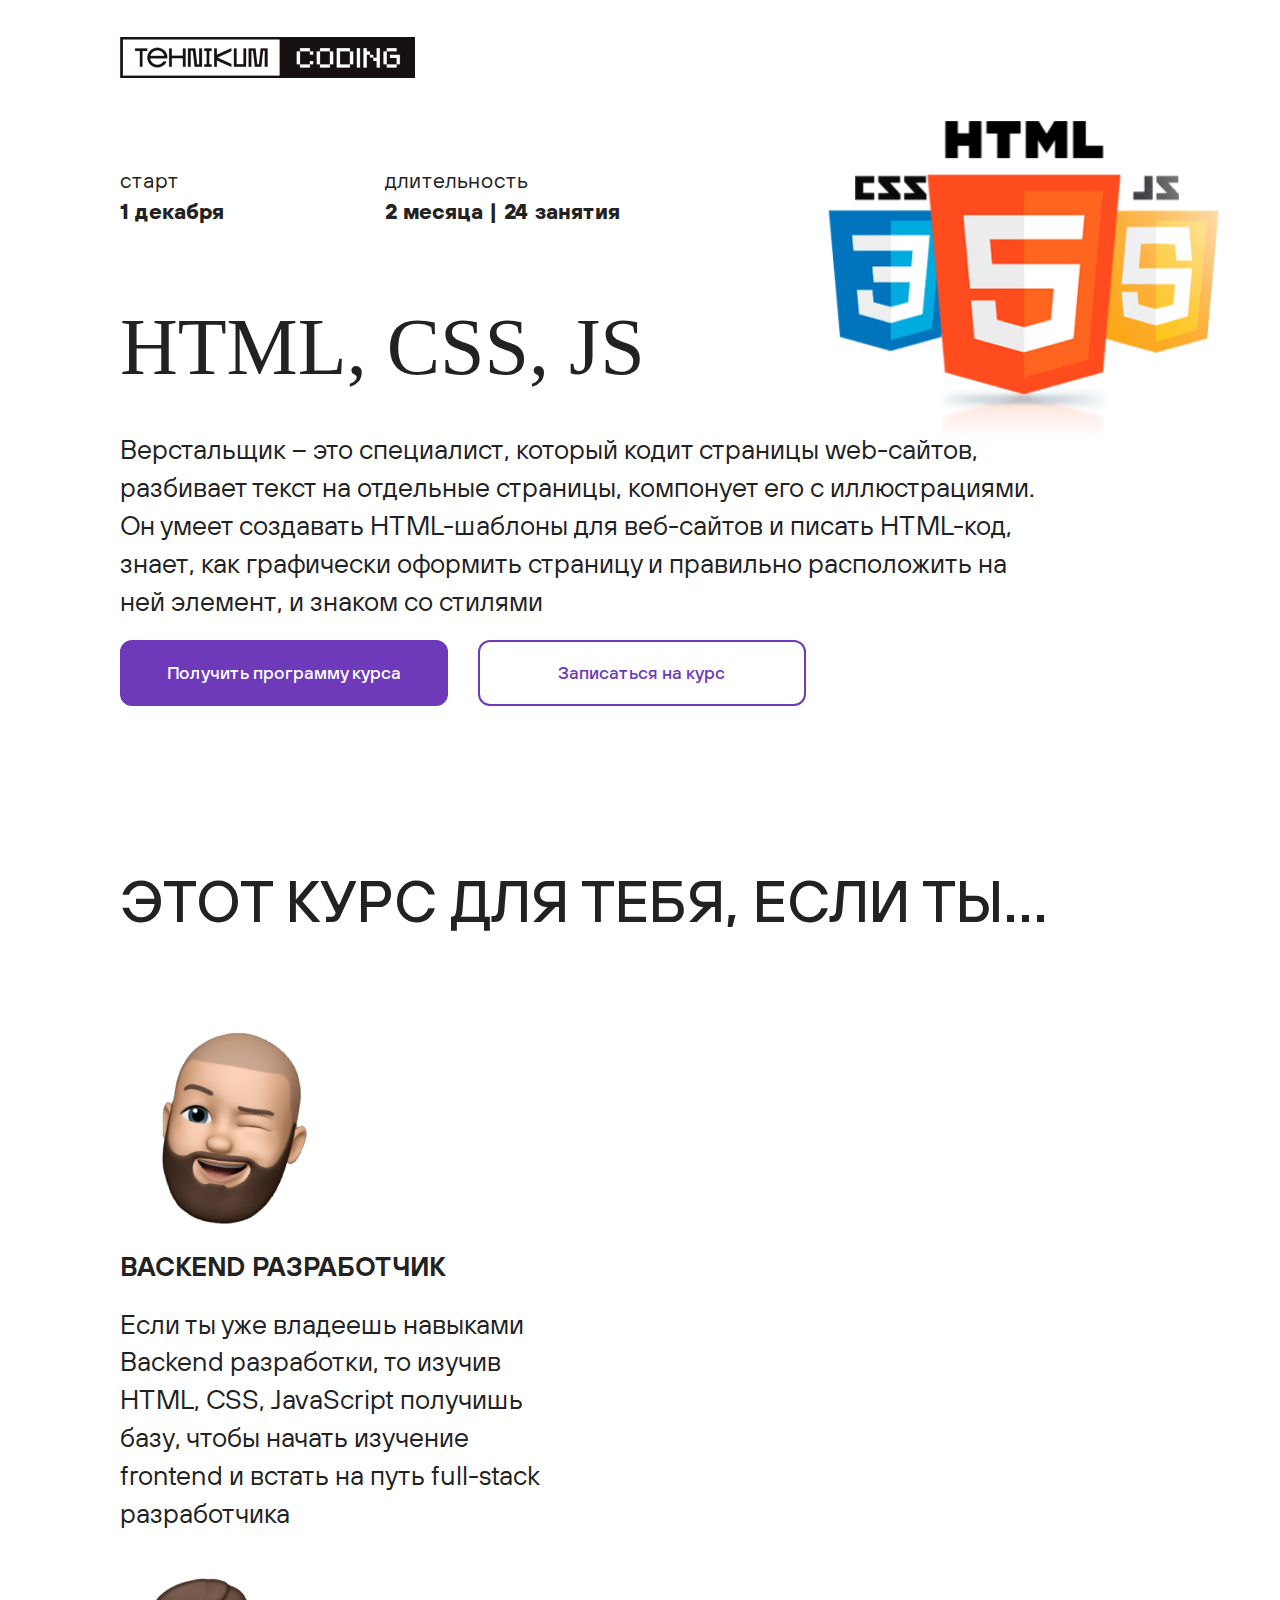
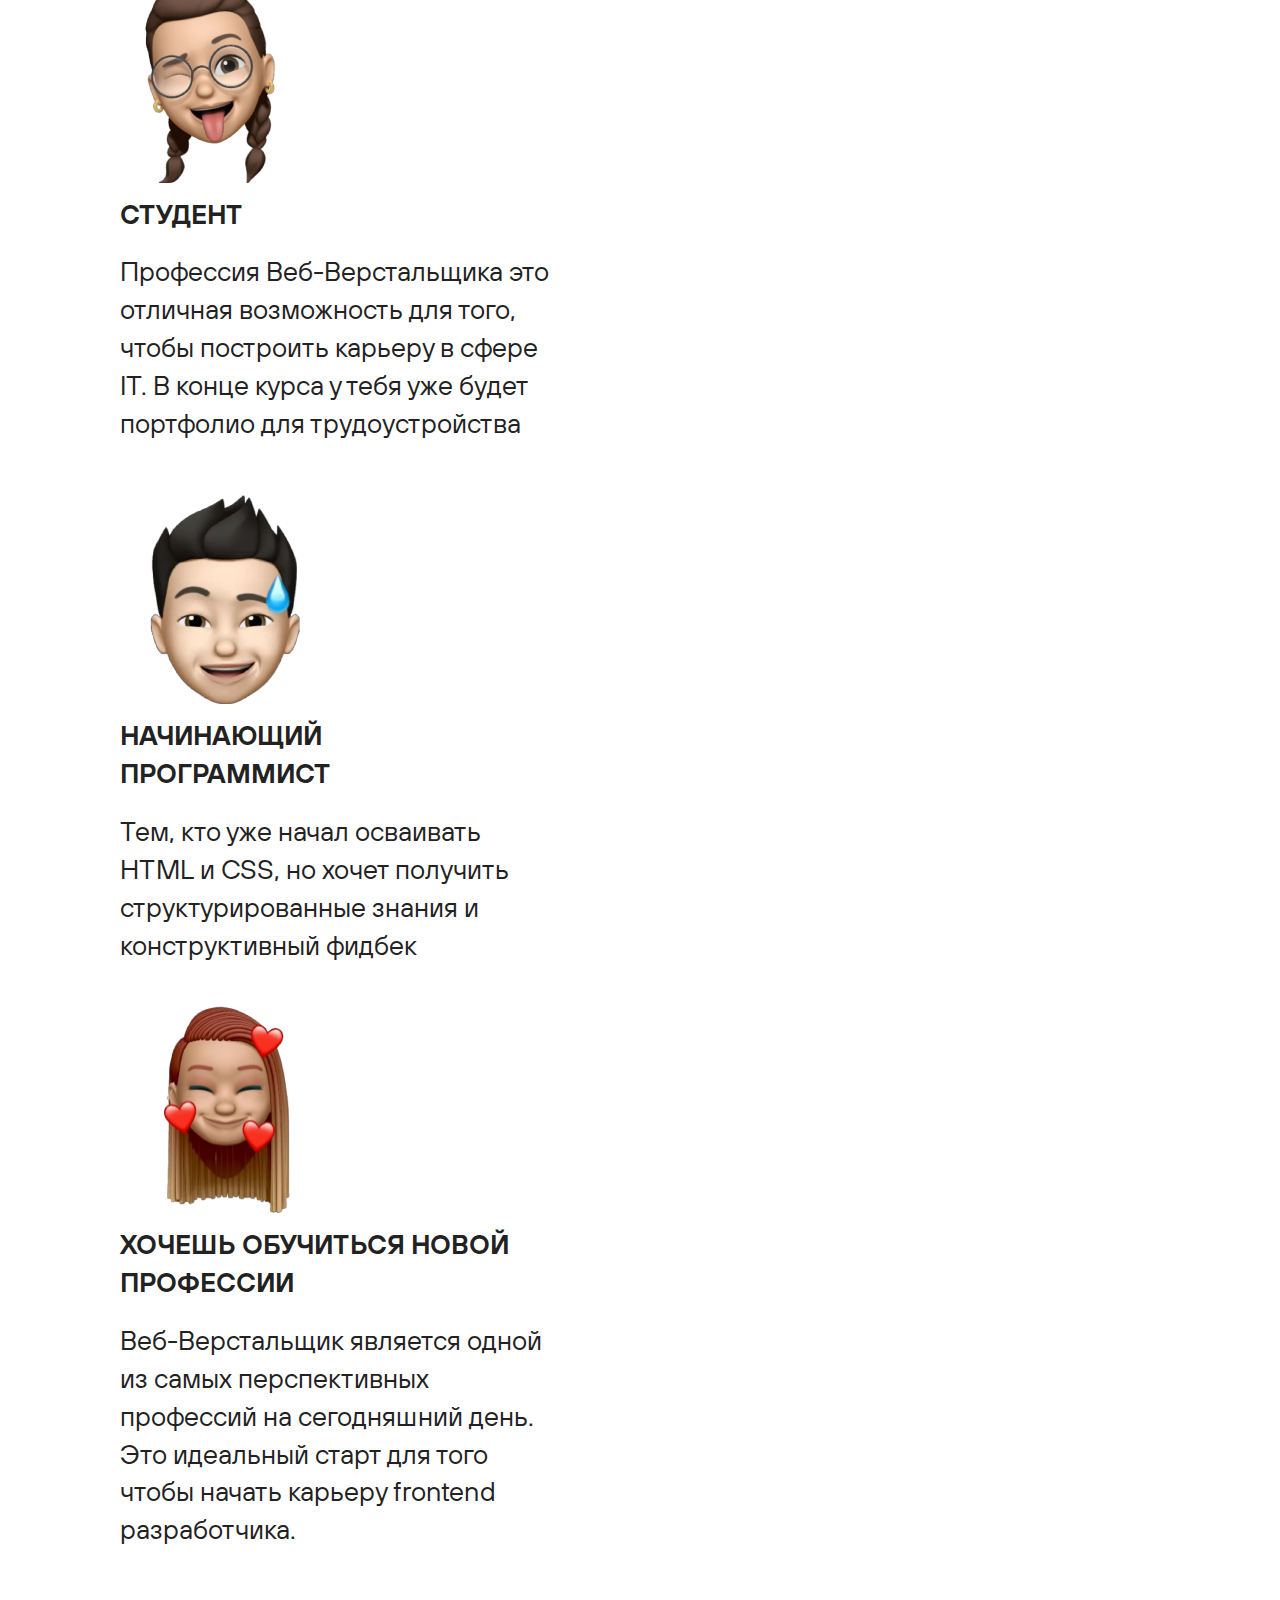
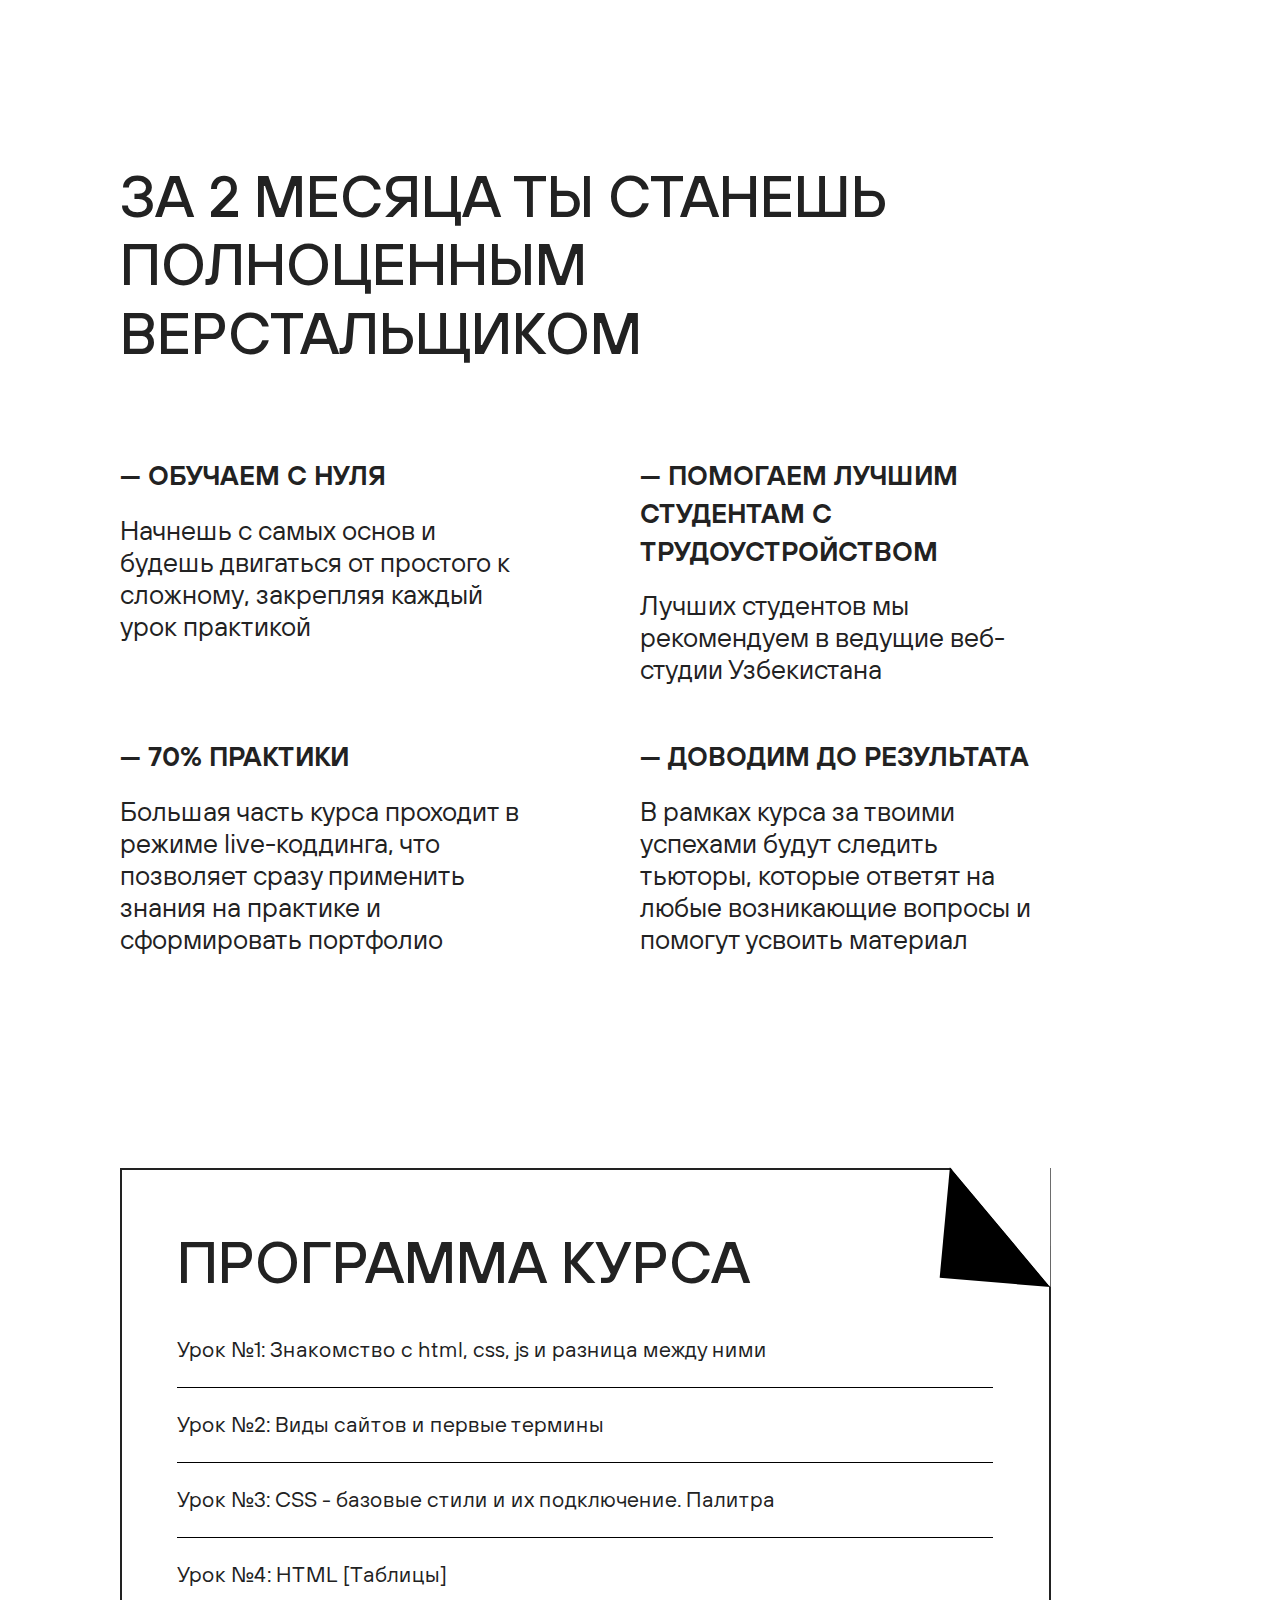
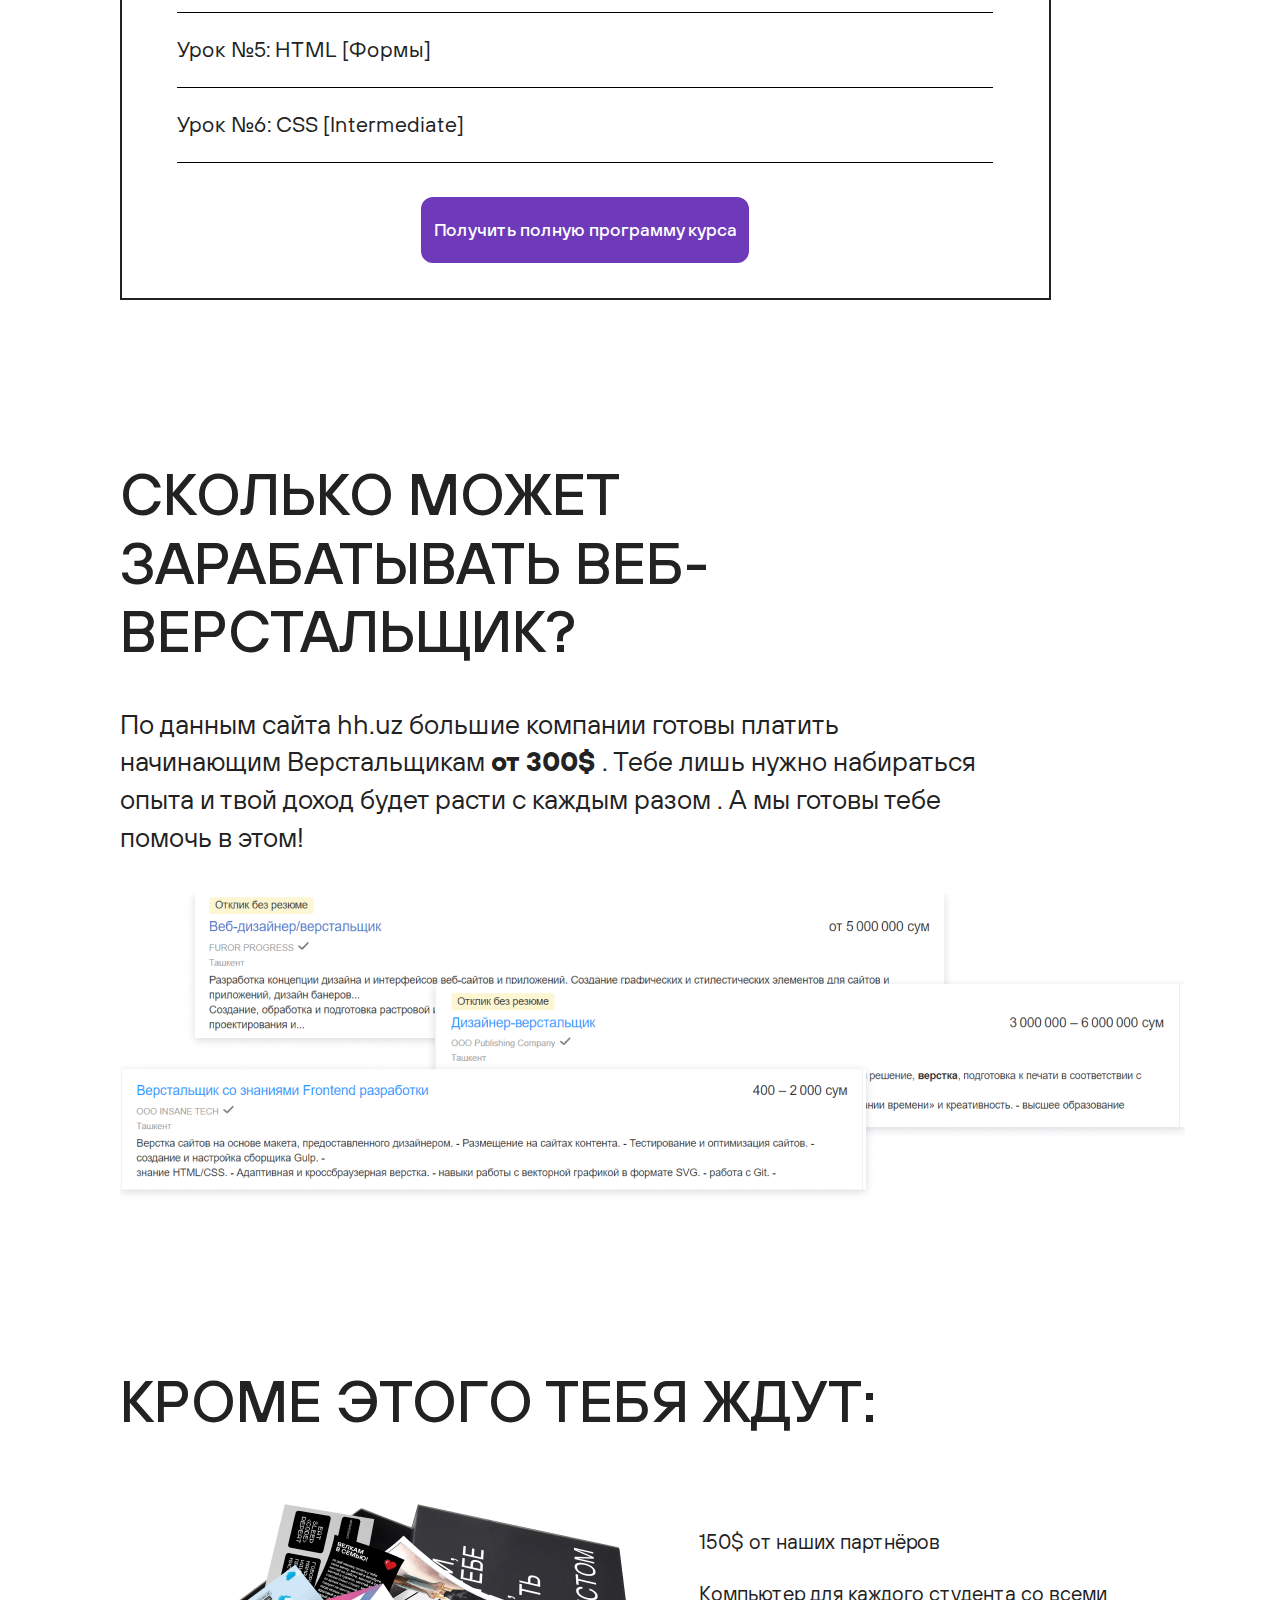
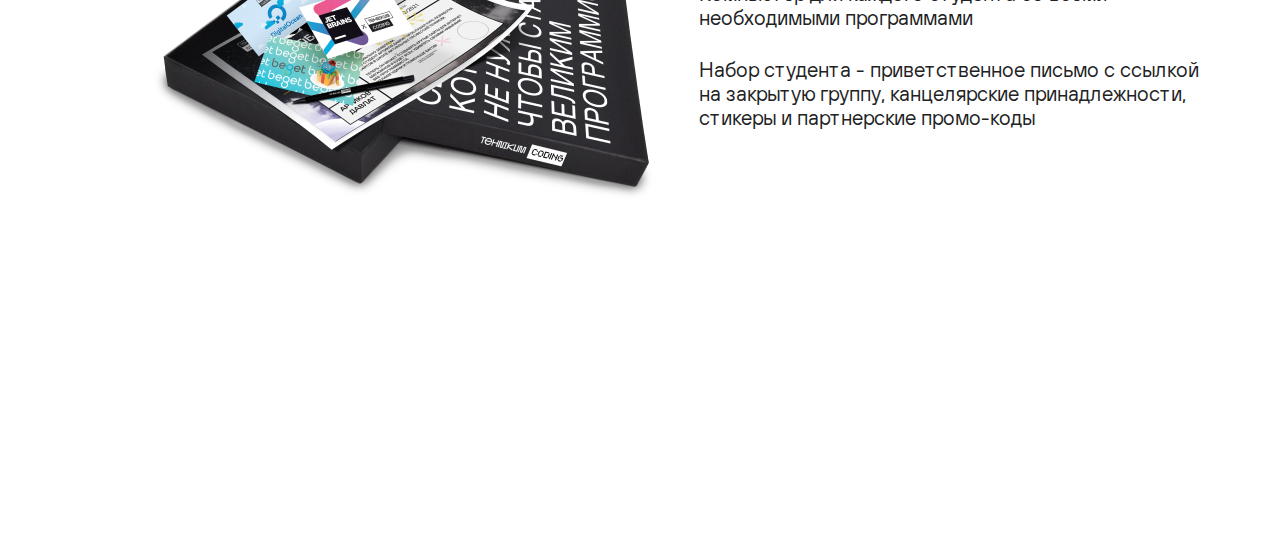
==== commit b1bdd931: "edit 9 section" ====
--- a/index.html
+++ b/index.html
@@ -138,6 +138,10 @@
         </div>
     </section>
 
+    <section>
+
+        
+    </section>
 
 </body>
 
--- a/style.css
+++ b/style.css
@@ -8,6 +8,7 @@
     text-decoration: none;
     font-family: 'TT Hoves', sans-serif;
     color: #222222;
+    /* outline: 2px solid red; */
 }
 section{
     padding: 0 calc(22.7vw - 61.265px) /*229-24*/calc(11.1vw + 18.4px) /*160-60*/ calc(10.6vw - 15.8px)/*121-24*/;
@@ -208,44 +209,42 @@
     margin-right: calc(8vw - 6.947px); /*95-23*/
 }
 
+
 .titleBox{
     width: calc(55.3vw + 120.035px);/*828-328*/
     margin-bottom: calc(1.1vw + 15.841px);/*30-20*/
-
 }
 .studentBox{
-    display: flex;
-    flex-wrap: wrap;
-    gap: 20px 0;
-    align-items: center;
-}
-.boxPic{
-    flex-basis: 570px;
-    flex-grow: 1;
-    left: 61px;
+    display: grid;
+    grid-template-columns: 579px 520px;
 }
 .boxPic img{
-    /* width: calc(19.1vw + 334.044px); 579-406 */
-    width: 100%;
-
+    width: 100%
 }
 .infoBox{
-    flex-basis: 470px;
-    flex-grow: 2;
+    align-self: center;
 }
 .infoBox p{
     width: calc(21.2vw + 248.142px); /*520-328*/
     font-size: calc(0.3vw + 16.752px); /*21-18*/
     margin-bottom: calc(0.6vw + 19.92px); /*25-20*/
- 
-}
-
-
-
-
-
-
-
-
-
-
+}
+@media (max-width: 900px){
+    .studentBox{
+        display: flex;
+        flex-wrap: wrap;
+        gap: 20px 0;
+        justify-content: center;
+    }
+
+}
+
+
+
+
+
+
+
+
+
+
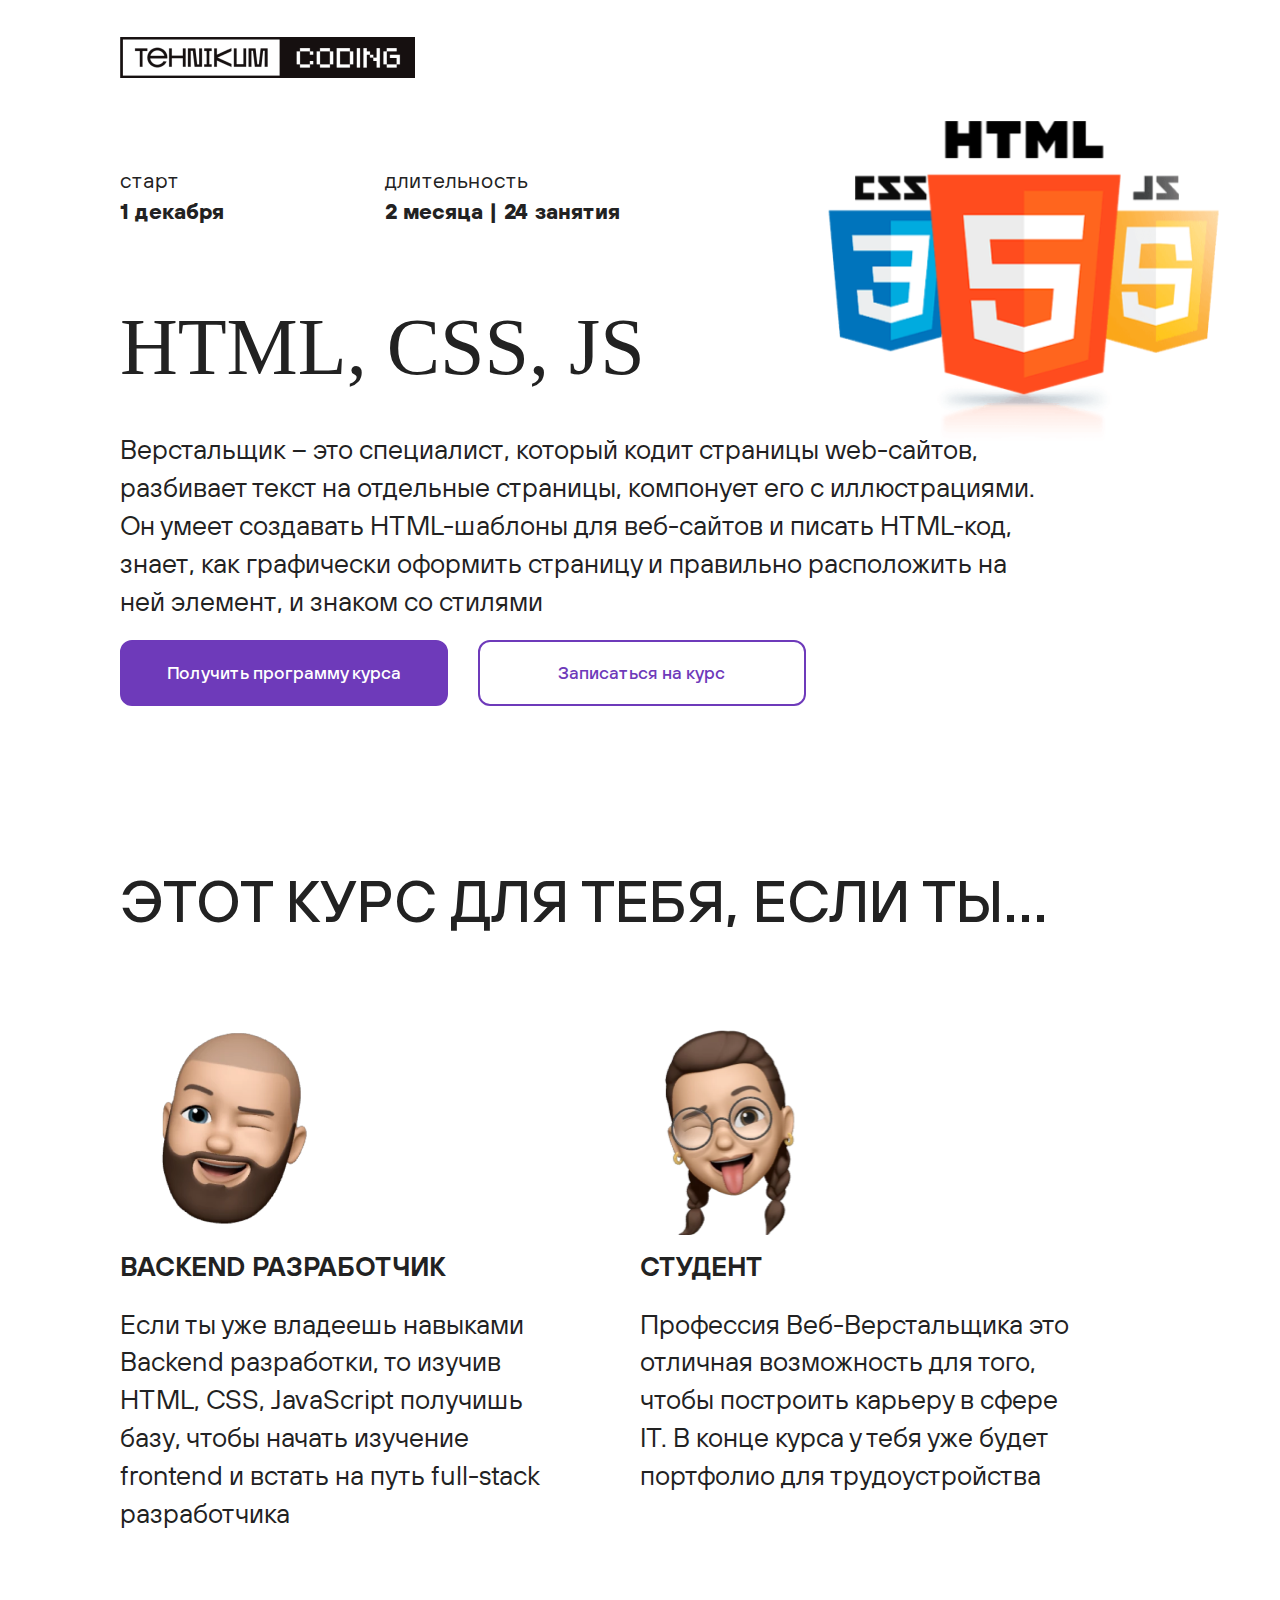
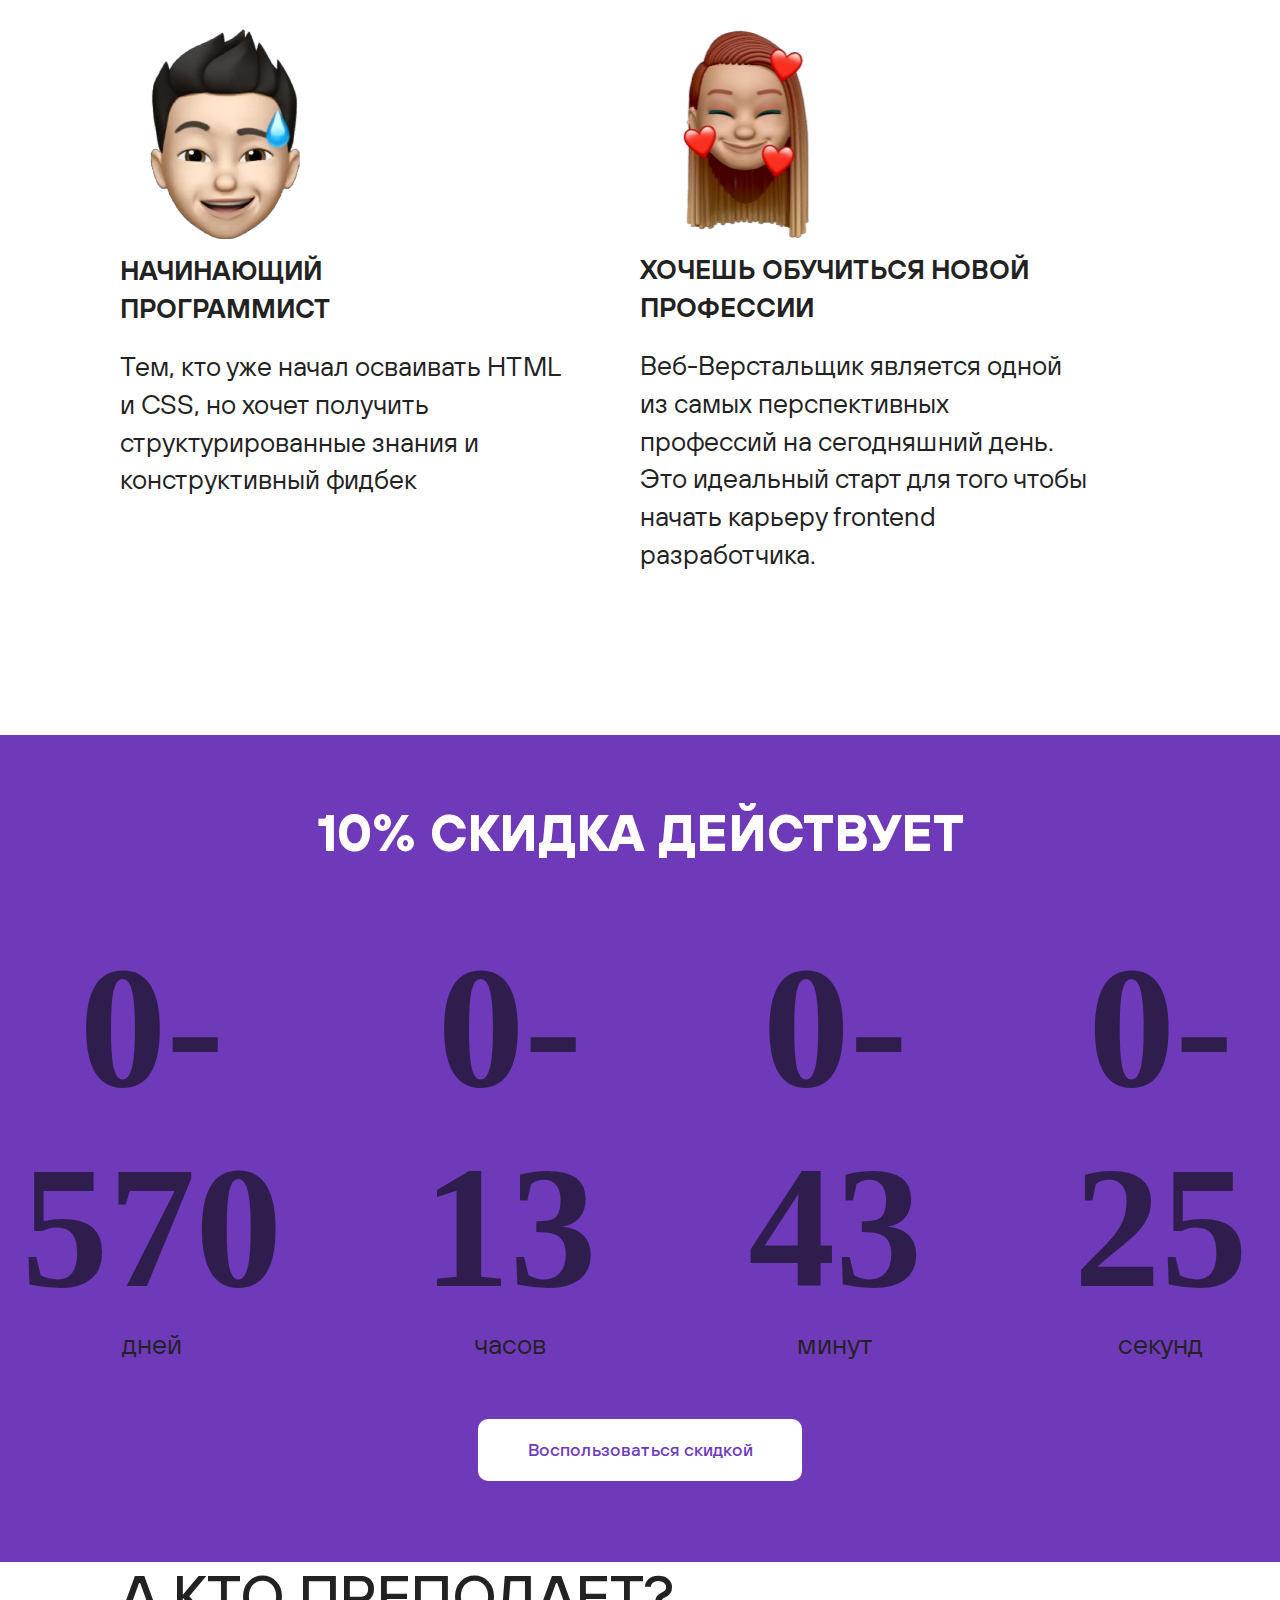
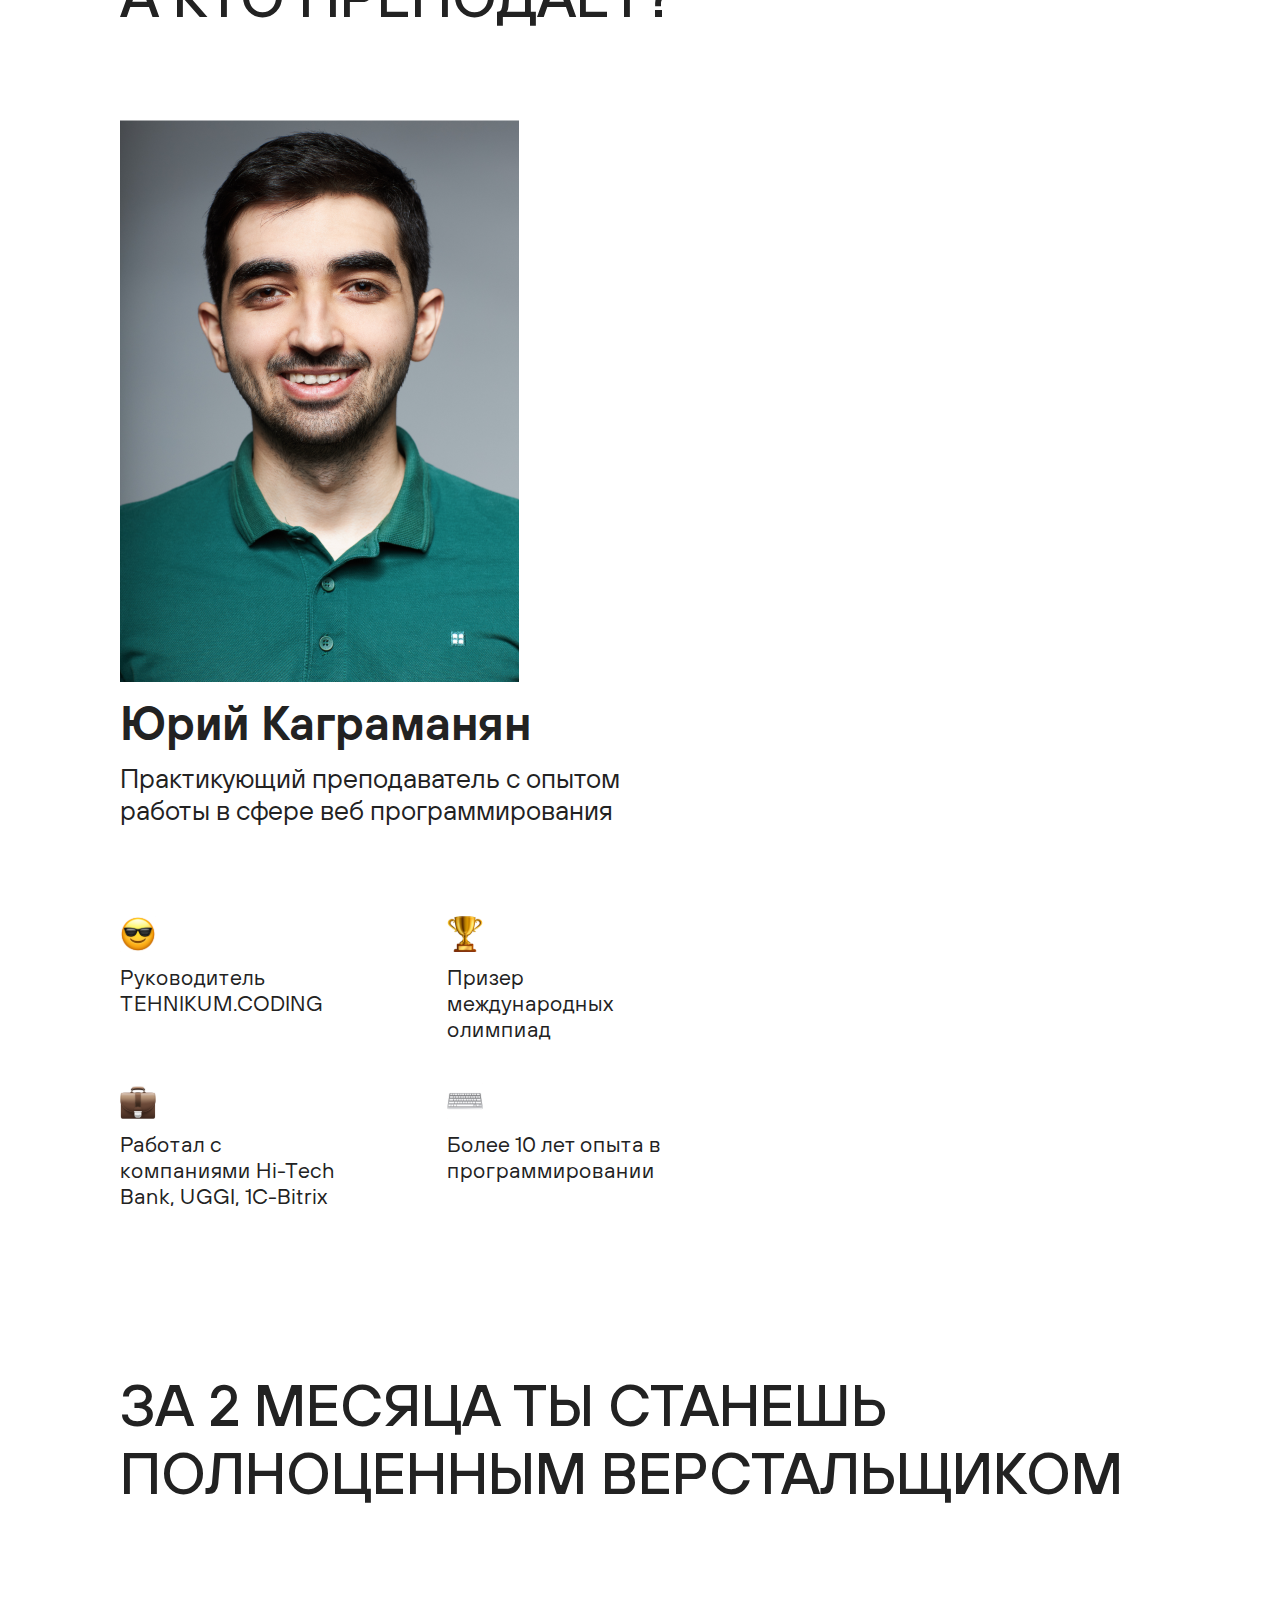
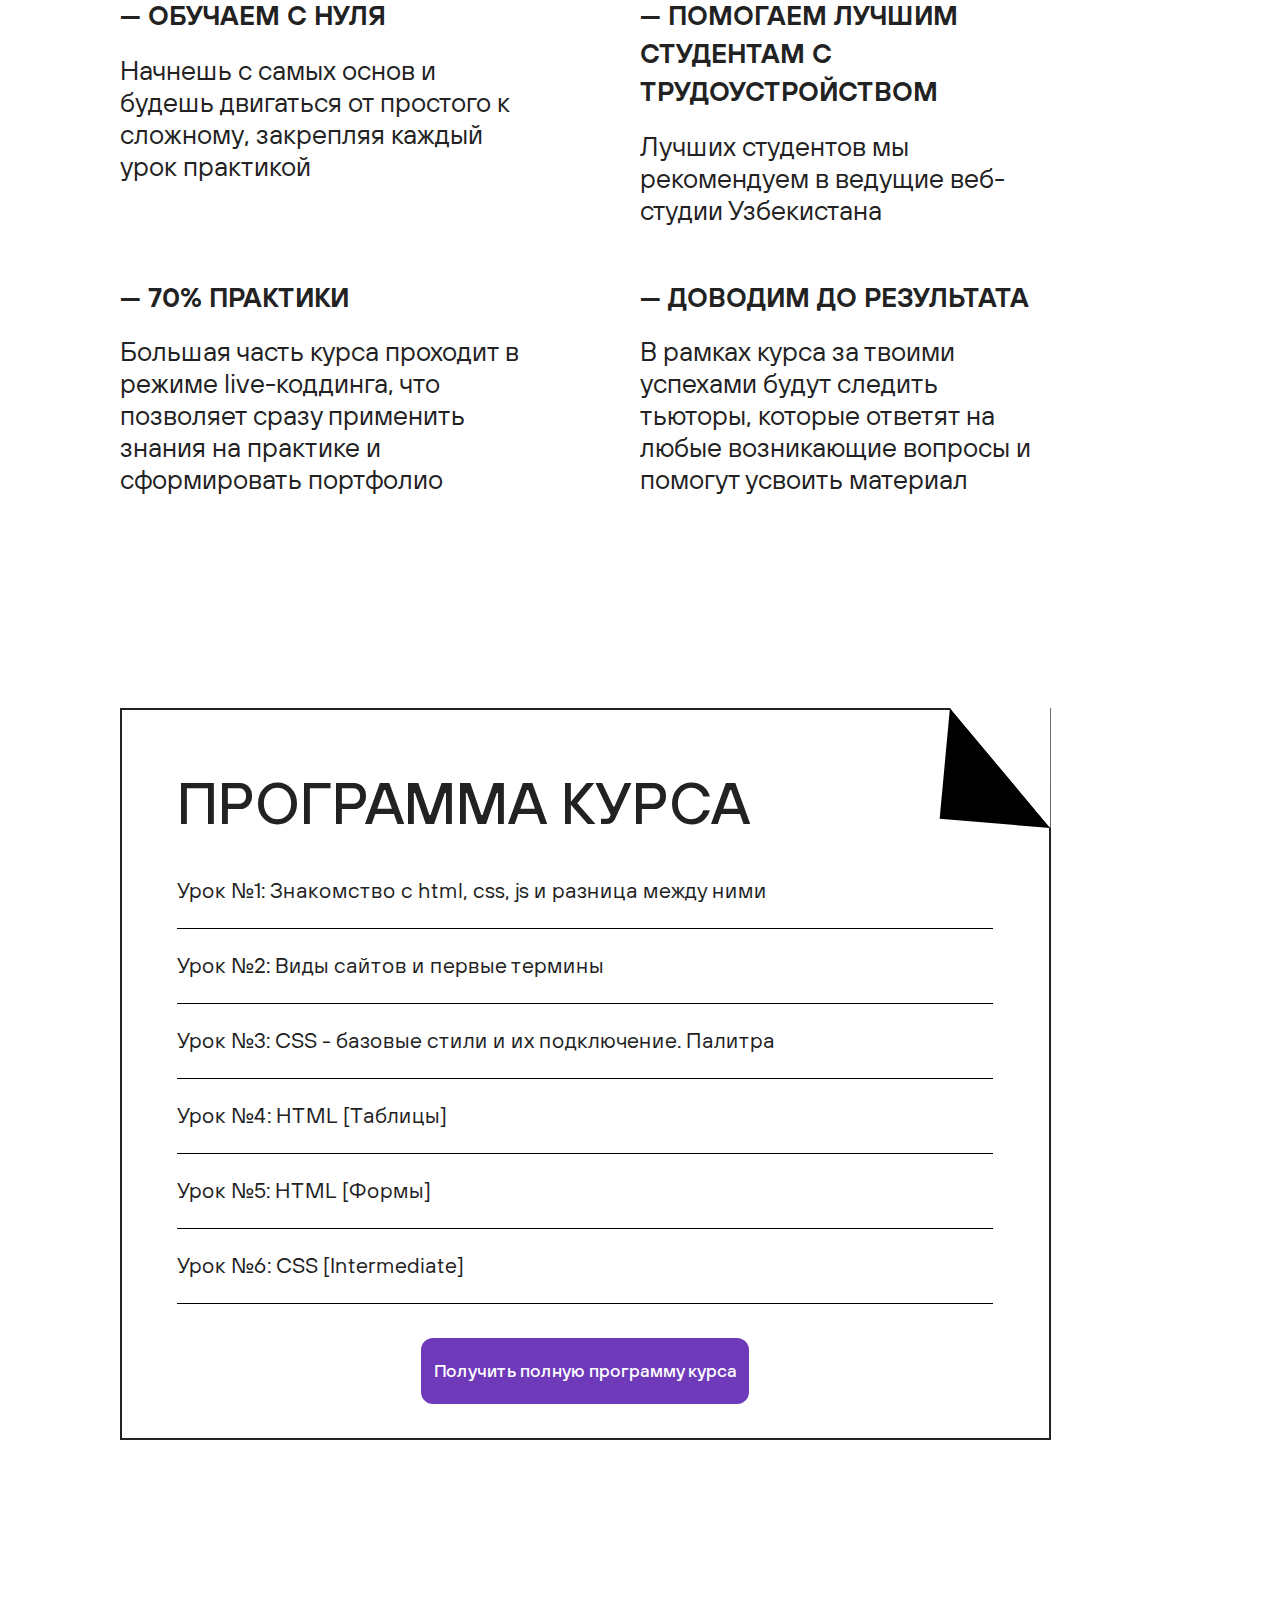
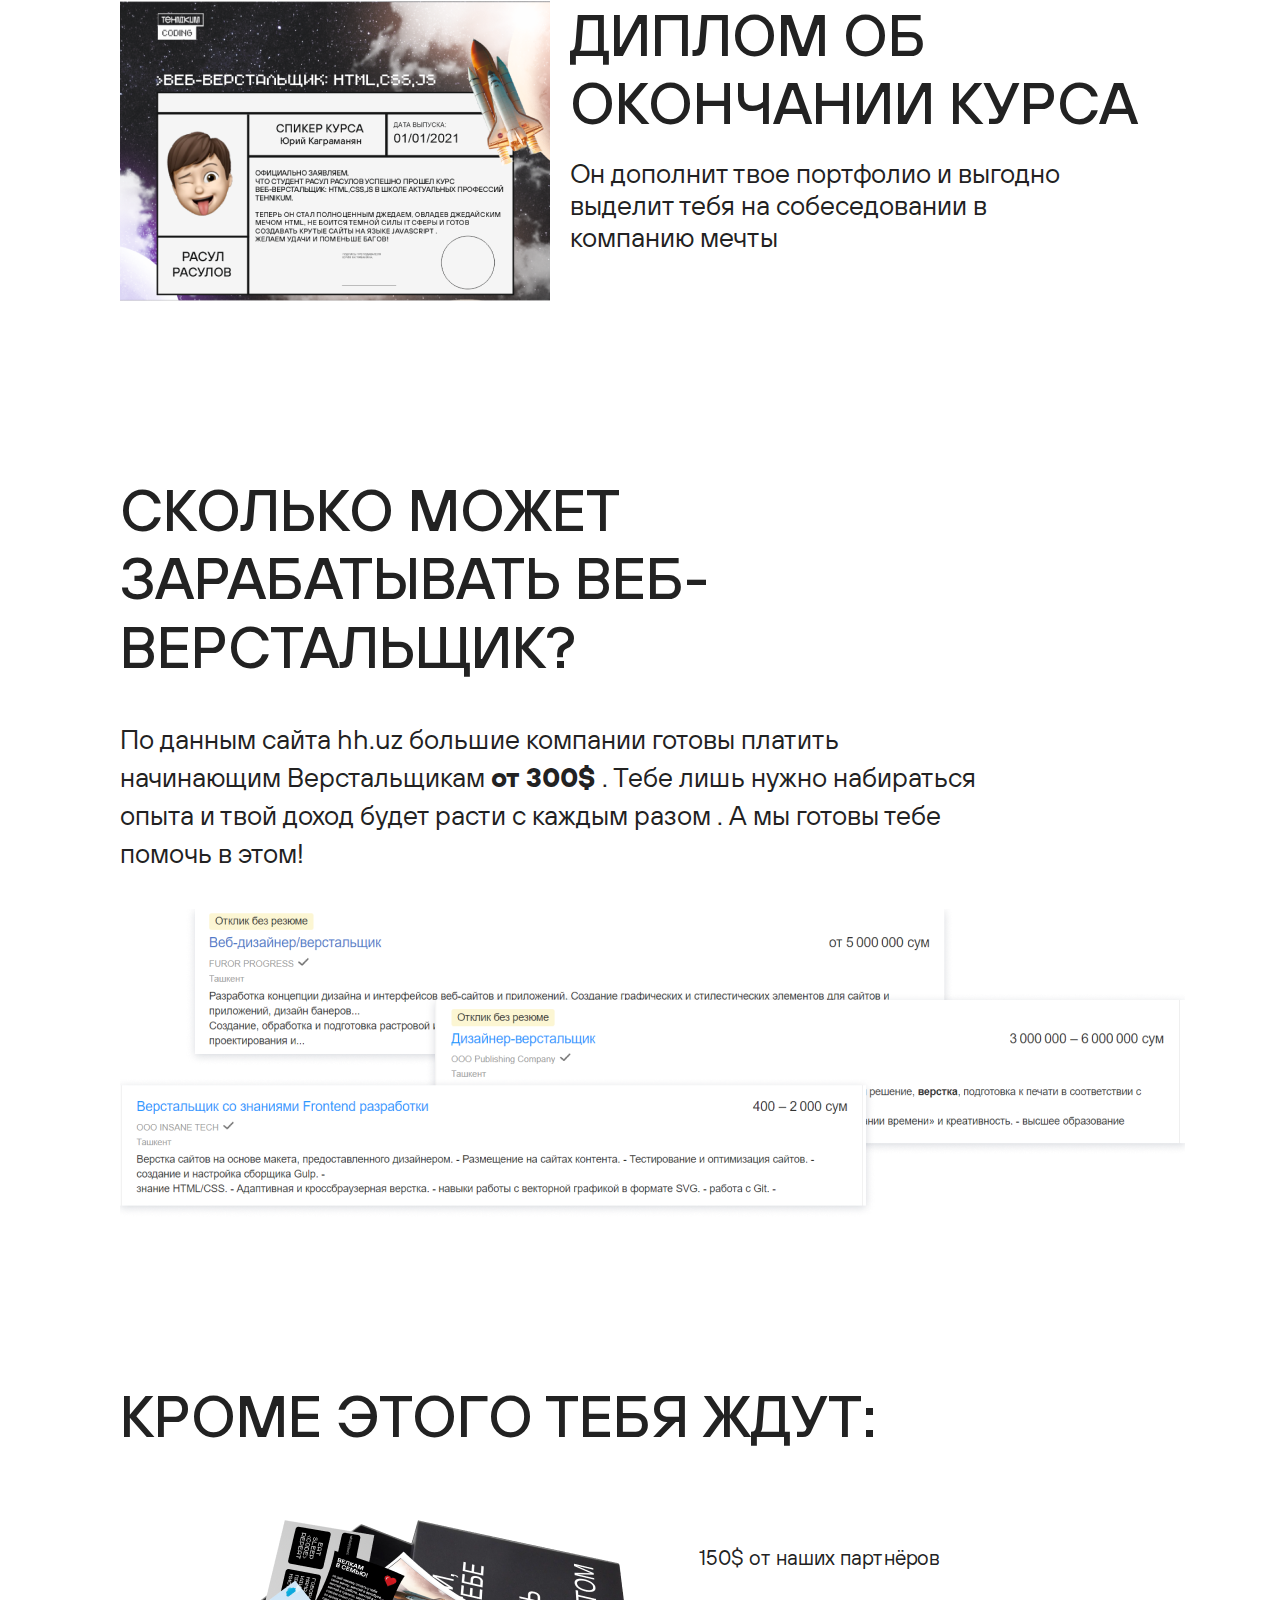
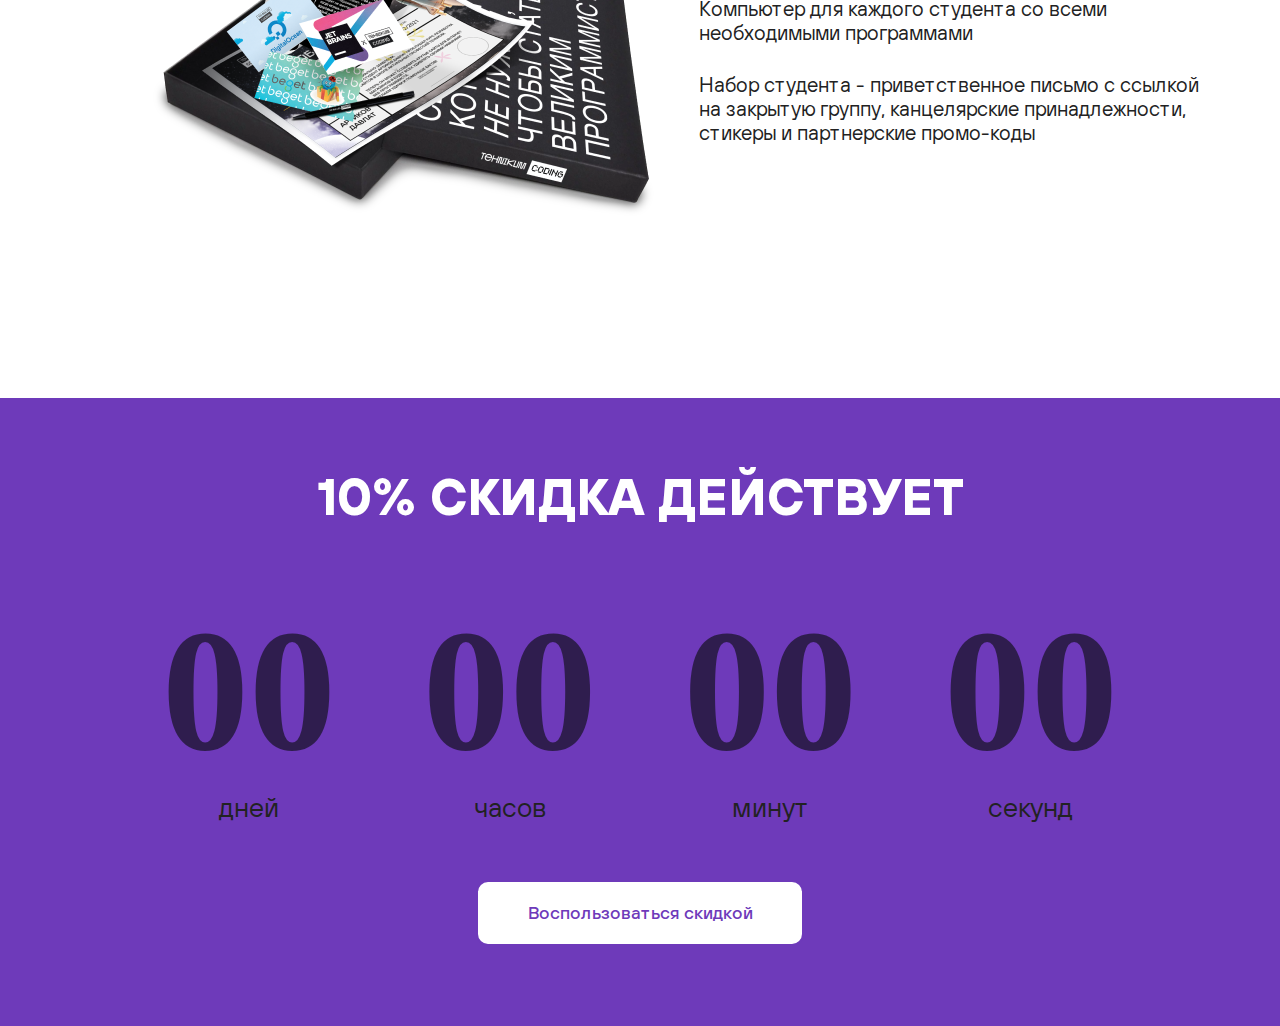
==== commit d8a29fbb: "add 4 and 7 section" ====
--- a/index.html
+++ b/index.html
@@ -1,148 +1,263 @@
 <!DOCTYPE html>
 <html lang="en">
-
-<head>
-    <meta charset="UTF-8">
-    <meta name="viewport" content="width=device-width, initial-scale=1.0">
+  <head>
+    <meta charset="UTF-8" />
+    <meta name="viewport" content="width=device-width, initial-scale=1.0" />
     <title>Техникум</title>
-    <link rel="stylesheet" href="./fonts/stylesheet.css">
-    <link rel="stylesheet" href="./style.css">
-
-</head>
-
-<body>
+    <link rel="stylesheet" href="./fonts/stylesheet.css" />
+    <link rel="stylesheet" href="./style.css" />
+  </head>
+
+  <body>
     <section class="bg_img">
-        <img src="./img/logo.png" alt="logo" class="logo">
-        <div class="infoWrapper">
-            <div class="info">
-                <div class="title">старт</div>
-                <div class="subTitle">1 декабря</div>
+      <img src="./img/logo.png" alt="logo" class="logo" />
+      <div class="infoWrapper">
+        <div class="info">
+          <div class="title">старт</div>
+          <div class="subTitle">1 декабря</div>
+        </div>
+        <div class="info">
+          <div class="title">длительность</div>
+          <div class="subTitle">2 месяца | 24 занятия</div>
+        </div>
+      </div>
+      <h1>HTML, CSS, JS</h1>
+      <p class="infoText">
+        Верстальщик – это специалист, который кодит страницы web-сайтов,
+        разбивает текст на отдельные страницы, компонует его с иллюстрациями. Он
+        умеет создавать HTML-шаблоны для веб-сайтов и писать HTML-код, знает,
+        как графически оформить страницу и правильно расположить на ней элемент,
+        и знаком со стилями
+      </p>
+      <div class="btsWrapper">
+        <button class="primary">Получить программу курса</button>
+        <button class="secondary">Записаться на курс</button>
+      </div>
+    </section>
+
+    <section>
+      <h2>ЭТОТ КУРС ДЛЯ ТЕБЯ, ЕСЛИ ТЫ...</h2>
+      <div class="forYouWrapper">
+        <div class="forYou">
+          <img src="./img/YouBackend.png" alt="" class="memoji" />
+          <h3>BACKEND РАЗРАБОТЧИК</h3>
+          <p class="infoMem">
+            Если ты уже владеешь навыками Backend разработки, то изучив HTML,
+            CSS, JavaScript получишь базу, чтобы начать изучение frontend и
+            встать на путь full-stack разработчика
+          </p>
+        </div>
+        <div class="forYou">
+          <img src="./img/YouStudy.png" alt="" class="memoji" />
+          <h3>СТУДЕНТ</h3>
+          <p class="infoMem">
+            Профессия Веб-Верстальщика это отличная возможность для того, чтобы
+            построить карьеру в сфере IT. В конце курса у тебя уже будет
+            портфолио для трудоустройства
+          </p>
+        </div>
+        <div class="forYou">
+          <img src="./img/YouBiginnerP.png" alt="" class="memoji" />
+          <h3 class="newProg">НАЧИНАЮЩИЙ ПРОГРАММИСТ</h3>
+          <p class="infoMem">
+            Тем, кто уже начал осваивать HTML и CSS, но хочет получить
+            структурированные знания и конструктивный фидбек
+          </p>
+        </div>
+        <div class="forYou">
+          <img src="./img/YouNewProf.png" alt="" class="memoji" />
+          <h3>ХОЧЕШЬ ОБУЧИТЬСЯ НОВОЙ ПРОФЕССИИ</h3>
+          <p class="infoMem">
+            Веб-Верстальщик является одной из самых перспективных профессий на
+            сегодняшний день. Это идеальный старт для того чтобы начать карьеру
+            frontend разработчика.
+          </p>
+        </div>
+      </div>
+    </section>
+
+    <section class="saleTimer">
+      <!-- таймер -->
+      <h3 class="saleTitel">10% скидка действует</h3>
+      <div class="saleTimeContainer">
+        <div class="saleTimerCards">
+          <h4 class="time">00</h4>
+          <span>дней</span>
+        </div>
+        <div class="saleTimerCards">
+          <h4 class="time">00</h4>
+          <span>часов</span>
+        </div>
+        <div class="saleTimerCards">
+          <h4 class="time">00</h4>
+          <span>минут</span>
+        </div>
+        <div class="saleTimerCards">
+          <h4 class="time">00</h4>
+          <span>секунд</span>
+        </div>
+      </div>
+      <button class="secondary">Воспользоваться скидкой</button>
+    </section>
+
+    <section>
+      <!--а кто преподает? -->
+      <h2 class="legendText">А кто преподает?</h2>
+      <div class="legendWrapper">
+        <div class="legendImg">
+          <img src="./img/pic_Roman-Ickov.png" alt="legend" />
+        </div>
+        <div class="legendContainer">
+          <div class="legendInfo">
+            <h3>Юрий Каграманян</h3>
+            <span>
+              Практикующий преподаватель с опытом работы в сфере веб
+              программирования
+            </span>
+            <div class="legendCards">
+              <div class="card">
+                <img src="./img/Icon_case.svg" alt="" />
+                <p>Руководитель TEHNIKUM.CODING</p>
+              </div>
+              <div class="card">
+                <img src="./img/Icon_winning_cup.svg" alt="" />
+                <p>Призер международных олимпиад</p>
+              </div>
+              <div class="card">
+                <img src="./img/Icon_hearts.svg" alt="" />
+                <p>Работал с компаниями Hi-Tech Bank, UGGI, 1C-Bitrix</p>
+              </div>
+              <div class="card">
+                <img src="./img/Icon_keyboard.svg" alt="" />
+                <p>Более 10 лет опыта в программировании</p>
+              </div>
             </div>
-            <div class="info">
-                <div class="title">длительность</div>
-                <div class="subTitle">2 месяца | 24 занятия</div>
-            </div>
-        </div>
-        <h1>HTML, CSS, JS</h1>
-        <p class="infoText">Верстальщик – это специалист, который кодит страницы web-сайтов, разбивает текст на
-            отдельные страницы, компонует его с иллюстрациями. Он умеет создавать HTML-шаблоны для веб-сайтов и писать
-            HTML-код, знает, как графически оформить страницу и правильно расположить на ней элемент, и знаком со
-            стилями</p>
-        <div class="btsWrapper">
-            <button class="primary">Получить программу курса</button>
-            <button class="secondary">Записаться на курс</button>
-        </div>
-    </section>
-
-    <section>
-        <h2>ЭТОТ КУРС ДЛЯ ТЕБЯ, ЕСЛИ ТЫ...</h2>
-        <div class="ifYouWrapper">
-            <div class="forYou">
-                <img src="./img/YouBackend.png" alt="" class="memoji">
-                <h3>BACKEND РАЗРАБОТЧИК</h3>
-                <p class="infoMem">Если ты уже владеешь навыками Backend разработки, то изучив HTML, CSS, JavaScript
-                    получишь базу, чтобы начать изучение frontend и встать на путь full-stack разработчика</p>
-            </div>
-            <div class="forYou">
-                <img src="./img/YouStudy.png" alt="" class="memoji">
-                <h3>СТУДЕНТ</h3>
-                <p class="infoMem">Профессия Веб-Верстальщика это отличная возможность для того, чтобы построить карьеру
-                    в сфере IT. В конце курса у тебя уже будет портфолио для трудоустройства</p>
-            </div>
-        </div>
-        <div class="ifYouWrapper">
-            <div class="forYou">
-                <img src="./img/YouBiginnerP.png" alt="" class="memoji">
-                <h3 class="newProg">НАЧИНАЮЩИЙ ПРОГРАММИСТ</h3>
-                <p class="infoMem">Тем, кто уже начал осваивать HTML и CSS, но хочет получить структурированные знания и
-                    конструктивный фидбек</p>
-            </div>
-            <div class="forYou">
-                <img src="./img/YouNewProf.png" alt="" class="memoji">
-                <h3>ХОЧЕШЬ ОБУЧИТЬСЯ НОВОЙ ПРОФЕССИИ</h3>
-                <p class="infoMem">Веб-Верстальщик является одной из самых перспективных профессий на сегодняшний день.
-                    Это идеальный старт для того чтобы начать карьеру frontend разработчика.</p>
-            </div>
-        </div>
-    </section>
-
-
-    <section>
-        <h2>За 2 месяца ты станешь полноценным верстальщиком</h2>
-        <div class="content">
-            <div class="ContentCard">
-                <h3> — Обучаем с нуля</h3>
-                <p>Начнешь с самых основ и будешь двигаться от простого к сложному, закрепляя каждый урок практикой</p>
-            </div>
-            <div class="ContentCard">
-                <h3>— Помогаем лучшим студентам с трудоустройством</h3>
-                <p>Лучших студентов мы рекомендуем в ведущие веб-студии Узбекистана</p>
-            </div>
-        </div>
-        <div class="content">
-            <div class="ContentCard">
-                <h3>— 70% практики</h3>
-                <p>Большая часть курса проходит в режиме live-коддинга, что позволяет сразу применить знания на практике
-                    и сформировать портфолио</p>
-            </div>
-            <div class="ContentCard">
-                <h3>— Доводим до результата</h3>
-                <p>В рамках курса за твоими успехами будут следить тьюторы, которые ответят на любые возникающие вопросы
-                    и помогут усвоить материал</p>
-            </div>
-        </div>
-    </section>
-
-    <section>
-        <div class="border">
-            <img src="./img/corner.svg" alt="" class="corner">
-            <h2 class="programmCourse">Программа курса</h2>
-            <ul>
-                <li>Урок №1: Знакомство с html, css, js и разница между ними</li>
-                <li>Урок №2: Виды сайтов и первые термины</li>
-                <li>Урок №3: CSS - базовые стили и их подключение. Палитра</li>
-                <li>Урок №4: HTML [Таблицы]</li>
-                <li>Урок №5: HTML [Формы]</li>
-                <li>Урок №6: CSS [Intermediate]</li>
-            </ul>
-            <button class="primary desc">Получить полную программу курса</button>
-        </div>
-        <button class="primary mob">Получить полную программу курса</button>
-    </section>
-
-
-    <section>
-        <div class="info_wage">
-            <h2>Сколько может зарабатывать Веб-Верстальщик?</h2>
-            <p>По данным сайта hh.uz большие компании готовы платить начинающим Верстальщикам <strong> от 300$
-                </strong>. Тебе лишь нужно набираться опыта и твой доход будет расти с каждым разом . А мы готовы тебе
-                помочь в этом!</p>
-            <img src="./img/pic_hh.png" alt="hh_uz">
-        </div>
-    </section>
-
-    <section>
-        <h2 class="titleBox">Кроме этого тебя ждут:</h2>
-        <div class="studentBox">
-            <div class="boxPic">
-                <img src="./img/pic_student-box.png" alt="">
-            </div>
-            <div class="infoBox">
-                <p>150$ от наших партнёров</p>
-                <p>Компьютер для каждого студента
-                    со всеми необходимыми программами</p>
-                <p>Набор студента - приветственное письмо с
-                    ссылкой на закрытую группу, канцелярские
-                    принадлежности, стикеры и партнерские промо-коды</p>
-            </div>
-        </div>
-    </section>
-
-    <section>
-
-        
-    </section>
-
-</body>
-
-</html>+          </div>
+        </div>
+      </div>
+    </section>
+
+    <section>
+      <h2 class="contentTitle">
+        За 2 месяца ты станешь полноценным верстальщиком
+      </h2>
+      <div class="content">
+        <div class="ContentCard">
+          <h3>— Обучаем с нуля</h3>
+          <p>
+            Начнешь с самых основ и будешь двигаться от простого к сложному,
+            закрепляя каждый урок практикой
+          </p>
+        </div>
+        <div class="ContentCard">
+          <h3>— Помогаем лучшим студентам с трудоустройством</h3>
+          <p>
+            Лучших студентов мы рекомендуем в ведущие веб-студии Узбекистана
+          </p>
+        </div>
+      </div>
+      <div class="content">
+        <div class="ContentCard">
+          <h3>— 70% практики</h3>
+          <p>
+            Большая часть курса проходит в режиме live-коддинга, что позволяет
+            сразу применить знания на практике и сформировать портфолио
+          </p>
+        </div>
+        <div class="ContentCard">
+          <h3>— Доводим до результата</h3>
+          <p>
+            В рамках курса за твоими успехами будут следить тьюторы, которые
+            ответят на любые возникающие вопросы и помогут усвоить материал
+          </p>
+        </div>
+      </div>
+    </section>
+
+    <section>
+      <div class="border">
+        <img src="./img/corner.svg" alt="" class="corner" />
+        <h2 class="programmCourse">Программа курса</h2>
+        <ul>
+          <li>Урок №1: Знакомство с html, css, js и разница между ними</li>
+          <li>Урок №2: Виды сайтов и первые термины</li>
+          <li>Урок №3: CSS - базовые стили и их подключение. Палитра</li>
+          <li>Урок №4: HTML [Таблицы]</li>
+          <li>Урок №5: HTML [Формы]</li>
+          <li>Урок №6: CSS [Intermediate]</li>
+        </ul>
+        <button class="primary desc">Получить полную программу курса</button>
+      </div>
+      <button class="primary mob">Получить полную программу курса</button>
+    </section>
+
+    <section>
+      <div class="diplomGrid">
+        <img src="./img/pic_diplom.png" alt="diplom" class="diplomImg" />
+        <h2 class="diplomTitle">диплом об окончании курса</h2>
+        <p class="diplomInfo">
+          Он дополнит твое портфолио и выгодно выделит тебя на собеседовании в
+          компанию мечты
+        </p>
+      </div>
+    </section>
+
+    <section>
+      <div class="info_wage">
+        <h2>Сколько может зарабатывать Веб-Верстальщик?</h2>
+        <p>
+          По данным сайта hh.uz большие компании готовы платить начинающим
+          Верстальщикам <strong> от 300$ </strong>. Тебе лишь нужно набираться
+          опыта и твой доход будет расти с каждым разом . А мы готовы тебе
+          помочь в этом!
+        </p>
+        <img src="./img/pic_hh.png" alt="hh_uz" />
+      </div>
+    </section>
+
+    <section>
+      <h2 class="titleBox">Кроме этого тебя ждут:</h2>
+      <div class="studentBox">
+        <div class="boxPic">
+          <img src="./img/pic_student-box.png" alt="" />
+        </div>
+        <div class="infoBox">
+          <p>150$ от наших партнёров</p>
+          <p>
+            Компьютер для каждого студента со всеми необходимыми программами
+          </p>
+          <p>
+            Набор студента - приветственное письмо с ссылкой на закрытую группу,
+            канцелярские принадлежности, стикеры и партнерские промо-коды
+          </p>
+        </div>
+      </div>
+    </section>
+
+    <section class="saleTimer">
+      <!-- таймер -->
+      <h3 class="saleTitel">10% скидка действует</h3>
+      <div class="saleTimeContainer">
+        <div class="saleTimerCards">
+          <h4 class="time">00</h4>
+          <span>дней</span>
+        </div>
+        <div class="saleTimerCards">
+          <h4 class="time">00</h4>
+          <span>часов</span>
+        </div>
+        <div class="saleTimerCards">
+          <h4 class="time">00</h4>
+          <span>минут</span>
+        </div>
+        <div class="saleTimerCards">
+          <h4 class="time">00</h4>
+          <span>секунд</span>
+        </div>
+      </div>
+      <button class="secondary">Воспользоваться скидкой</button>
+    </section>
+
+    <script src="./main.js"></script>
+  </body>
+</html>
--- a/style.css
+++ b/style.css
@@ -1,250 +1,415 @@
-@import url('https://fonts.cdnfonts.com/css/chava');
-
-*{
-    padding: 0;
-    margin: 0;
-    box-sizing: border-box;
-    list-style: none;
-    text-decoration: none;
-    font-family: 'TT Hoves', sans-serif;
-    color: #222222;
-    /* outline: 2px solid red; */
-}
-section{
-    padding: 0 calc(22.7vw - 61.265px) /*229-24*/calc(11.1vw + 18.4px) /*160-60*/ calc(10.6vw - 15.8px)/*121-24*/;
-}
-.bg_img{
-    background-image: url(./img/html_css_js\ 1.png);
-    background-repeat: no-repeat;
-    background-size: calc(24vw + 89px); /*395-179*/
-    background-position: top calc(4.9vw + 58.6px) /*121-77*/ right calc(6vw - 19px) /*55-3.5*/;
-}
-.logo{
-    width: calc(8.8vw + 182px);
-    margin-bottom: calc(6.3vw + 4.381px);/*85-28*/
-    margin-top: calc(-0.3vw + 41.243px); /*37-40*/
-}
-.infoWrapper{
-    display: flex;
-    gap: 30px 161px;
-    flex-wrap: wrap;
-    margin-bottom: calc(3.1vw + 36.4px); /*76-48*/
-}
-.title{
-    font-size: calc(0.6vw + 14px); /*21-16*/
-    line-height: 140%;
-}
-.subTitle{
-    font-size: calc(0.6vw + 14px); /*21-16*/
-    line-height: 140%;
-    font-weight: 700;
-}
-h1{
-    font-size: calc(4.2vw + 26.3px);/*80-42*/
-    line-height: 110%;
-    font-family: 'Chava', 'sans-serif';
-    margin-bottom: calc(2.2vw + 11.681px); /*40-20*/
-    font-weight: 400;
-}
-.infoText{
-    font-size: calc(1vw + 14.257px);  /*27-18*/
-    line-height: 140%;
-    margin-right: calc(22.7vw - 61.265px); /*229-24*/
-    margin-bottom: 20px;
-    width: calc(66.6vw + 77.611px); /*930-328*/
-}
-.btsWrapper{
-    display: flex;
-    flex-wrap: wrap; 
-    gap: 20px 0;
-}
-.primary{
-    width: 328px;
-    border: 2px solid #6E3ABA;
-    color: #fff;
-    background-color: #6E3ABA;
-    padding: 20px 0;
-    border-radius: 12px;
-    font-weight: 500;
-    font-size: 18px;
-    cursor: pointer;
-    margin-right: calc(3.3vw - 12.478px); /*30-0*/
-}
-.secondary{
-    width: 328px;
-    border: 2px solid #6E3ABA;
-    color: #6E3ABA;
-    background-color: #fff;
-    padding: 20px 0;
-    border-radius: 12px;
-    font-weight: 500;
-    font-size: 18px;
-    cursor: pointer;
-}
-
-
-.memoji{
-    width: calc(3.3vw + 167.522px); /*210-180*/
-    margin-bottom: 10px;
-}
-h2{
-    margin-bottom: calc(5.5vw + 19.204px); /*90-40*/
-    font-weight: 500;
-    font-size: calc(2.7vw + 24px); /*58-34*/
-    line-height: 117.8%;
-    text-transform: uppercase;
-}
-.ifYouWrapper{
-    display: flex;
-    gap: 40px 10px;
-    flex-wrap: wrap;
-    margin-bottom: 52px; /*54-40*/
-}
-
-.forYou{
-    width: calc(11.5vw + 284.743px); /*432-328*/
-    margin-right: 30px;
-}
-h3{
-    font-weight: 600;
-    font-size: calc(1vw + 14.257px);    
-    line-height: calc(1.4vw + 19.959px);
-    margin-bottom: calc(1.1vw + 5.841px); /*20-10*/
-}
-.newProg{
-    width: calc(-1.1vw + 332.159px); /*318-328*/
-    font-weight: 600;
-    font-size: calc(1vw + 14.257px);  /*27-18*/
-    line-height: calc(1.4vw + 19.959px); /*37.8-25.2*/
-    margin-bottom: calc(1.1vw + 5.841px); /*20-10*/
-}
-.infoMem{
-    font-weight: 400;
-    font-size: calc(1vw + 14.257px);  /*27-18*/   
-    line-height: calc(1.4vw + 19.959px); /*37.8-25.2*/
-}
-
-.content{
+@import url("https://fonts.cdnfonts.com/css/chava");
+
+* {
+  padding: 0;
+  margin: 0;
+  box-sizing: border-box;
+  list-style: none;
+  text-decoration: none;
+  font-family: "TT Hoves", sans-serif;
+  color: #222222;
+  /* outline: 2px solid red; */
+}
+section {
+  padding: 0 calc(22.7vw - 61.265px) /*229-24*/ calc(11.1vw + 18.4px) /*160-60*/
+    calc(10.6vw - 15.8px) /*121-24*/;
+}
+.bg_img {
+  background-image: url(./img/html_css_js\ 1.png);
+  background-repeat: no-repeat;
+  background-size: calc(24vw + 89px); /*395-179*/
+  background-position: top calc(4.9vw + 58.6px) /*121-77*/ right
+    calc(6vw - 19px) /*55-3.5*/;
+}
+.logo {
+  width: calc(8.8vw + 182px);
+  margin-bottom: calc(6.3vw + 4.381px); /*85-28*/
+  margin-top: calc(-0.3vw + 41.243px); /*37-40*/
+}
+.infoWrapper {
+  display: flex;
+  gap: 30px 161px;
+  flex-wrap: wrap;
+  margin-bottom: calc(3.1vw + 36.4px); /*76-48*/
+}
+.title {
+  font-size: calc(0.6vw + 14px); /*21-16*/
+  line-height: 140%;
+}
+.subTitle {
+  font-size: calc(0.6vw + 14px); /*21-16*/
+  line-height: 140%;
+  font-weight: 700;
+}
+h1 {
+  font-size: calc(4.2vw + 26.3px); /*80-42*/
+  line-height: 110%;
+  font-family: "Chava", "sans-serif";
+  margin-bottom: calc(2.2vw + 11.681px); /*40-20*/
+  font-weight: 400;
+}
+.infoText {
+  font-size: calc(1vw + 14.257px); /*27-18*/
+  line-height: 140%;
+  margin-right: calc(22.7vw - 61.265px); /*229-24*/
+  margin-bottom: 20px;
+  width: calc(66.6vw + 77.611px); /*930-328*/
+}
+.btsWrapper {
+  display: flex;
+  flex-wrap: wrap;
+  gap: 20px 0;
+}
+.primary {
+  width: 328px;
+  border: 2px solid #6e3aba;
+  color: #fff;
+  background-color: #6e3aba;
+  padding: 20px 0;
+  border-radius: 12px;
+  font-weight: 500;
+  font-size: 18px;
+  cursor: pointer;
+  margin-right: calc(3.3vw - 12.478px); /*30-0*/
+}
+.secondary {
+  width: 328px;
+  border: 2px solid #6e3aba;
+  color: #6e3aba;
+  background-color: #fff;
+  padding: 20px 0;
+  border-radius: 12px;
+  font-weight: 500;
+  font-size: 18px;
+  cursor: pointer;
+}
+
+.memoji {
+  width: calc(3.3vw + 167.522px); /*210-180*/
+  margin-bottom: 10px;
+}
+h2 {
+  margin-bottom: calc(5.5vw + 19.204px); /*90-40*/
+  font-weight: 500;
+  font-size: calc(2.7vw + 24px); /*58-34*/
+  line-height: 117.8%;
+  text-transform: uppercase;
+}
+.forYouWrapper {
+  display: grid;
+  grid-template: 1fr 1fr/ 1fr 1fr;
+  gap: calc(2.2vw + 31.6px) /*60-40*/ calc(7.7vw - 29px) /*70-0*/;
+}
+.forYou {
+  width: calc(13.5vw + 277.3px); /*450-328*/
+}
+h3 {
+  font-weight: 600;
+  font-size: calc(1vw + 14.257px);
+  line-height: calc(1.4vw + 19.959px);
+  margin-bottom: calc(1.1vw + 5.841px); /*20-10*/
+}
+.newProg {
+  width: calc(-1.1vw + 332.159px); /*318-328*/
+  font-weight: 600;
+  font-size: calc(1vw + 14.257px); /*27-18*/
+  line-height: calc(1.4vw + 19.959px); /*37.8-25.2*/
+  margin-bottom: calc(1.1vw + 5.841px); /*20-10*/
+}
+.infoMem {
+  font-weight: 400;
+  font-size: calc(1vw + 14.257px); /*27-18*/
+  line-height: calc(1.4vw + 19.959px); /*37.8-25.2*/
+}
+@media (max-width: 900px) {
+  .forYouWrapper {
+    grid-template: 1fr / 1fr;
+  }
+}
+@media (max-width: 875px) {
+  .primary.desc {
+    display: none;
+  }
+  .primary.mob {
+    display: block;
+  }
+}
+
+.contentTitle {
+  width: calc(76.8vw + 39.3px); /*1022-328*/
+}
+.content {
+  display: flex;
+  flex-wrap: wrap;
+  gap: 30px 120px;
+  margin-bottom: calc(2.4vw + 20.85px); /*52-30*/
+}
+.ContentCard {
+  width: calc(8vw + 298px);
+}
+.ContentCard h3 {
+  font-weight: 600;
+  font-size: calc(1vw + 14.257px); /*27-18*/
+  margin-bottom: calc(1.1vw + 5.841px); /*20-10*/
+  text-transform: uppercase;
+  line-height: 140%;
+}
+.ContentCard p {
+  font-size: calc(1vw + 14.257px); /*27-18*/
+}
+
+.border {
+  border: 2px solid;
+  padding: calc(3.8vw + 9.858px) /*58-24*/ calc(3.9vw + 5.44px) /*55-20*/
+    calc(1.3vw + 18px) /*32-23*/;
+  position: relative; /*указываем точку отсчета расположения кнопки*/
+}
+.corner {
+  position: absolute; /*указываем координаты размещения кнопки*/
+  top: calc(-0.1vw - 1.292px); /*-2- -1.5*/
+  right: calc(-0.4vw - 1.336px); /*-7 - -3*/
+  width: calc(9.5vw - 1.77px); /*120-34*/
+  height: calc(9.5vw - 1.77px); /*120-34*/
+}
+.programmCourse {
+  margin-bottom: calc(1.8vw + 17.3px); /*40-24*/
+}
+.border ul li {
+  border-bottom: 1px solid black;
+  padding-bottom: 24px;
+  margin-bottom: 24px;
+  font-size: calc(0.6vw + 14px); /*21-16*/
+}
+.border ul li:last-child {
+  margin-bottom: 0;
+}
+.border .primary {
+  display: block;
+  margin: 0 auto;
+}
+.primary.desc,
+.primary.mob {
+  display: block;
+  margin: 0 auto;
+  margin-top: 34px;
+}
+.primary.mob {
+  display: none;
+}
+@media (max-width: 875px) {
+  .primary.desc {
+    display: none;
+  }
+  .primary.mob {
+    display: block;
+  }
+}
+
+.info_wage h2 {
+  width: calc(44.4vw + 161.212px); /*729-328*/
+  margin-right: calc(45.1vw - 145.991px); /*431-23.5*/
+  margin-bottom: calc(2.2vw + 11.681px); /*40-20*/
+}
+.info_wage p {
+  font-size: calc(1vw + 14.257px); /*27-18*/
+  font-weight: 400;
+  line-height: 140%;
+  margin-right: calc(28.7vw - 84.434px); /*283-23.5*/
+  margin-bottom: calc(1.8vw + 13.345px); /*36-20*/
+  width: calc(60.6vw + 100.071px); /*876-328*/
+}
+.info_wage img {
+  width: calc(81.5vw + 21.46px); /*1065-328*/
+  /* margin-bottom: calc(11.1vw + 18.407px); 160-60 */
+  margin-right: calc(8vw - 6.947px); /*95-23*/
+}
+
+.titleBox {
+  width: calc(55.3vw + 120.035px); /*828-328*/
+  margin-bottom: calc(1.1vw + 15.841px); /*30-20*/
+}
+.studentBox {
+  display: grid;
+  grid-template-columns: 579px 520px;
+}
+.boxPic img {
+  width: 100%;
+}
+.infoBox {
+  align-self: center;
+}
+.infoBox p {
+  width: calc(21.2vw + 248.142px); /*520-328*/
+  font-size: calc(0.3vw + 16.752px); /*21-18*/
+  margin-bottom: calc(0.6vw + 19.92px); /*25-20*/
+}
+@media (max-width: 900px) {
+  .studentBox {
     display: flex;
     flex-wrap: wrap;
-    gap: 30px 120px;
-    margin-bottom: calc(2.4vw + 20.85px); /*52-30*/
-}
-.ContentCard{
-    width:calc(8vw + 298px);
-}
-.ContentCard h3{
-    font-weight: 600;
-    font-size: calc(1vw + 14.257px);  /*27-18*/
-    margin-bottom: calc(1.1vw + 5.841px); /*20-10*/
-    text-transform: uppercase;
-    line-height: 140%;
-}
-.ContentCard p{
-    font-size: calc(1vw + 14.257px);  /*27-18*/
-}
-
-.border{
-    border: 2px solid;
-    padding: calc(3.8vw + 9.858px)/*58-24*/ calc(3.9vw + 5.44px) /*55-20*/ calc(1.3vw + 18px)/*32-23*/;
-    position: relative; /*указываем точку отсчета расположения кнопки*/
-}
-.corner{
-    position: absolute; /*указываем координаты размещения кнопки*/
-    top: calc(-0.1vw - 1.292px);/*-2- -1.5*/
-    right: calc(-0.4vw - 1.336px); /*-7 - -3*/
-    width: calc(9.5vw - 1.77px); /*120-34*/
-    height: calc(9.5vw - 1.77px); /*120-34*/
-}
-.programmCourse{
-    margin-bottom: calc(1.8vw + 17.3px);/*40-24*/
-}
-.border ul li{
-    border-bottom: 1px solid black;
-    padding-bottom: 24px;
-    margin-bottom: 24px;
-    font-size: calc(0.6vw + 14px); /*21-16*/
-}
-.border ul li:last-child{
-    margin-bottom: 0;
-}
-.border .primary{
+    gap: 20px 0;
+    justify-content: center;
+  }
+}
+
+.legendText {
+  margin-bottom: calc(5.5vw + 19px);
+}
+.legendWrapper {
+  display: flex;
+  gap: 20px 51px;
+  align-items: center;
+  flex-wrap: wrap;
+}
+.legend {
+  flex-basis: 400px;
+  flex-grow: 1;
+  width: calc(7.7vw + 300px );
+}
+/* .legend img {
+  width: calc(7.7vw + 300px); 399-329
+} */
+.legendInfo {
+  flex-grow: 1000;
+}
+.legendInfo h3 {
+  font-size: calc(1.1vw + 33px); /*48-38*/
+  margin-bottom: calc(1.1vw + 6px); /*20-10*/
+}
+.legendInfo span {
+  display: block;
+  font-size: calc(1vw + 14.257px); /*27-18*/
+  width: calc(25.2vw + 233px); /*566-341 меняла на рандомные числа*/
+  margin-bottom: calc(5.5vw + 19px); /*90-40*/
+}
+.legendCards {
+  display: grid;
+  grid-template-columns: repeat(2, calc(10.2vw + 107px)); /*250-156 меняли значения на рандомные*/
+  grid-template-rows: 1fr 1fr;
+  gap: calc(1.1vw + 25.841px) /*40-30*/ calc(8.8vw - 23.274px) /*90-10*/;
+  grid-template-areas:
+    "smile cup"
+    "bag keyboard";
+}
+.card:nth-child(1) {
+  grid-area: smile;
+}
+.card:nth-child(2) {
+  grid-area: cup;
+}
+.card:nth-child(3) {
+  grid-area: bag;
+}
+.card:nth-child(4) {
+  grid-area: keyboard;
+}
+
+.card p {
+  /* width: 250px; */
+  font-size: calc(0.6vw + 14px); /*21-16*/
+}
+.card img {
+  margin-bottom: 10px;
+}
+@media (max-width: 1000px) {
+  .legendCards {
+    grid-template-areas:
+      "smile keyboard"
+      "cup bag";
+  }
+  .legend {
+    display: flex;
+    justify-content: center;
+  }
+  .legendInfo {
+    display: flex;
+    flex-direction: column;
+    align-items: center;
+  }
+}
+@media (max-width: 875px) {
+  .primary.desc {
+    display: none;
+  }
+  .primary.mob {
     display: block;
-    margin: 0 auto;
-}
-.primary.desc,
-.primary.mob{
+  }
+}
+
+.diplomGrid {
+  display: grid;
+  grid-template-columns: 1fr 1fr;
+  grid-template-rows: 1fr 1fr;
+  grid-template-areas:
+    "img title"
+    "img info";
+  gap: calc(-2.2vw + 28.319px) /*20-0*/ 20px;
+}
+.diplomImg {
+  width: calc(11.3vw + 285.585px); /*430-328*/
+  grid-area: img;
+}
+.diplomTitle {
+  font-size: calc(2.7vw + 24px); /*58-34*/
+  width: calc(27.7vw + 224px); /*578-388*/
+  margin-bottom: 20px;
+  grid-area: title;
+}
+.diplomInfo {
+  width: calc(20.6vw + 250.6px); /*514-328*/
+  font-size: calc(1vw + 14.257px); /*27-18*/
+  line-height: calc(1.4vw 20px); /*37.8-25.2*/
+  font-weight: 400;
+  grid-area: info;
+}
+@media (max-width: 1100px) {
+  .diplomGrid {
+    grid-template: 1fr / 1fr;
+    grid-template-areas:
+      "title"
+      "img"
+      "info";
+  }
+  .diplomImg {
+    margin-bottom: 20px;
+  }
+}
+@media (max-width: 875px) {
+  .primary.desc {
+    display: none;
+  }
+  .primary.mob {
     display: block;
-    margin: 0 auto;
-    margin-top: 34px;
-}
-.primary.mob{
-    display: none;
-}
-@media (max-width: 875px){
-    .primary.desc{
-        display: none;
-    }
-    .primary.mob{
-        display: block;
-    }
-}
-
-.info_wage h2{
-    width: calc(44.4vw + 161.212px); /*729-328*/
-    margin-right: calc(45.1vw - 145.991px); /*431-23.5*/
-    margin-bottom: calc(2.2vw + 11.681px); /*40-20*/
-}
-.info_wage p{
-    font-size: calc(1vw + 14.257px);  /*27-18*/
-    font-weight: 400;
-    line-height: 140%;
-    margin-right: calc(28.7vw - 84.434px); /*283-23.5*/
-    margin-bottom: calc(1.8vw + 13.345px); /*36-20*/
-    width: calc(60.6vw + 100.071px); /*876-328*/
-}
-.info_wage img{
-    width: calc(81.5vw + 21.46px); /*1065-328*/
-    /* margin-bottom: calc(11.1vw + 18.407px); 160-60 */
-    margin-right: calc(8vw - 6.947px); /*95-23*/
-}
-
-
-.titleBox{
-    width: calc(55.3vw + 120.035px);/*828-328*/
-    margin-bottom: calc(1.1vw + 15.841px);/*30-20*/
-}
-.studentBox{
-    display: grid;
-    grid-template-columns: 579px 520px;
-}
-.boxPic img{
-    width: 100%
-}
-.infoBox{
-    align-self: center;
-}
-.infoBox p{
-    width: calc(21.2vw + 248.142px); /*520-328*/
-    font-size: calc(0.3vw + 16.752px); /*21-18*/
-    margin-bottom: calc(0.6vw + 19.92px); /*25-20*/
-}
-@media (max-width: 900px){
-    .studentBox{
-        display: flex;
-        flex-wrap: wrap;
-        gap: 20px 0;
-        justify-content: center;
-    }
-
-}
-
-
-
-
-
-
-
-
-
-
+  }
+}
+
+.saleTimer {
+  background-color: #6e3aba;
+  display: flex;
+  flex-direction: column;
+  align-items: center;
+  padding: calc(4.4vw + 23.363px) /*80-40*/ 0 calc(4.4vw + 23.363px) /*80-40*/;
+  gap: calc(4vw + 4.6px);
+}
+.saleTitel {
+  font-size: calc(2vw + 26.513px); /*52-34*/
+  color: #fff;
+  text-transform: uppercase;
+  font-weight: 700;
+  text-align: center;
+}
+.saleTimeContainer {
+  display: flex;
+  gap: 0 calc(6vw + 10px); /*85-32*/
+}
+.saleTimerCards {
+  text-align: center;
+}
+.saleTimerCards h4 {
+  font-family: "Chava";
+  color: #2f1d4e;
+  font-size: calc(12.6vw + 12.584px); /*174-60*/
+}
+.saleTimerCards span {
+  font-size: calc(1.9vw + 2.929px); /*27-10*/
+}
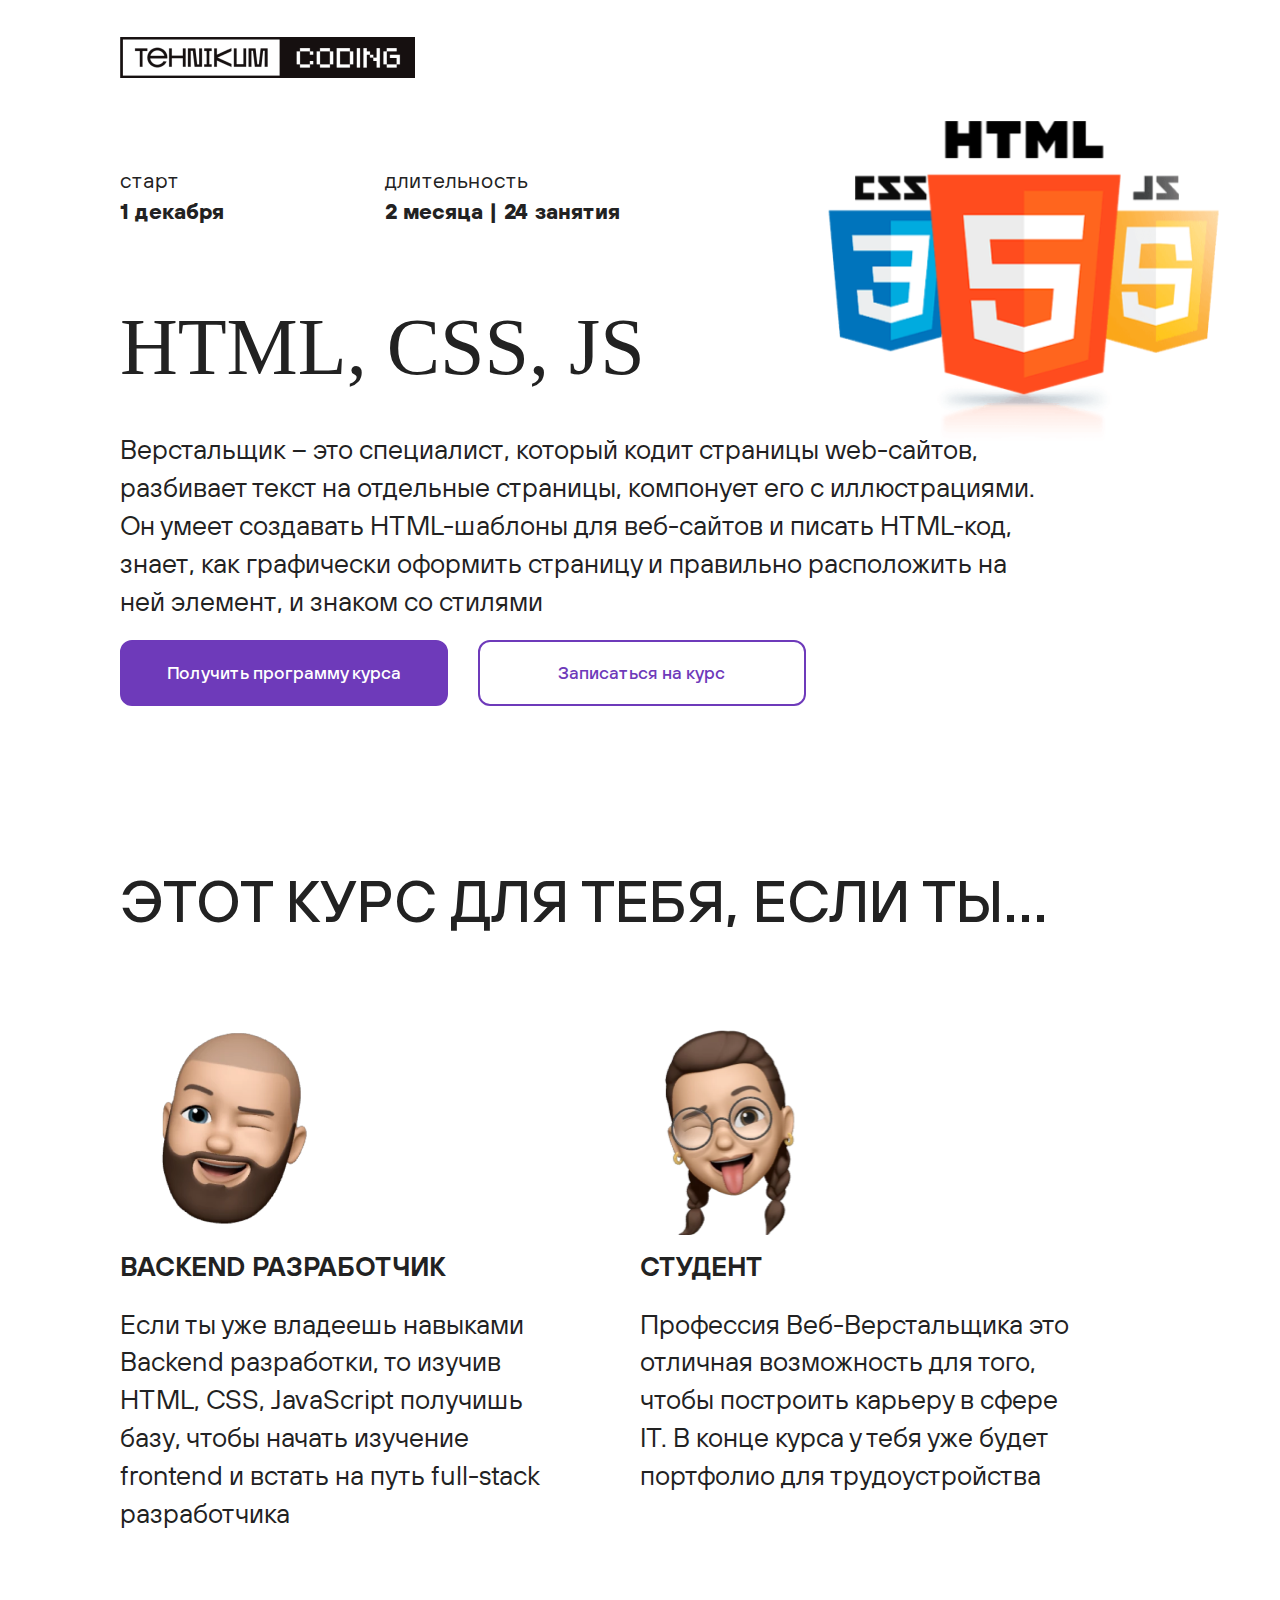
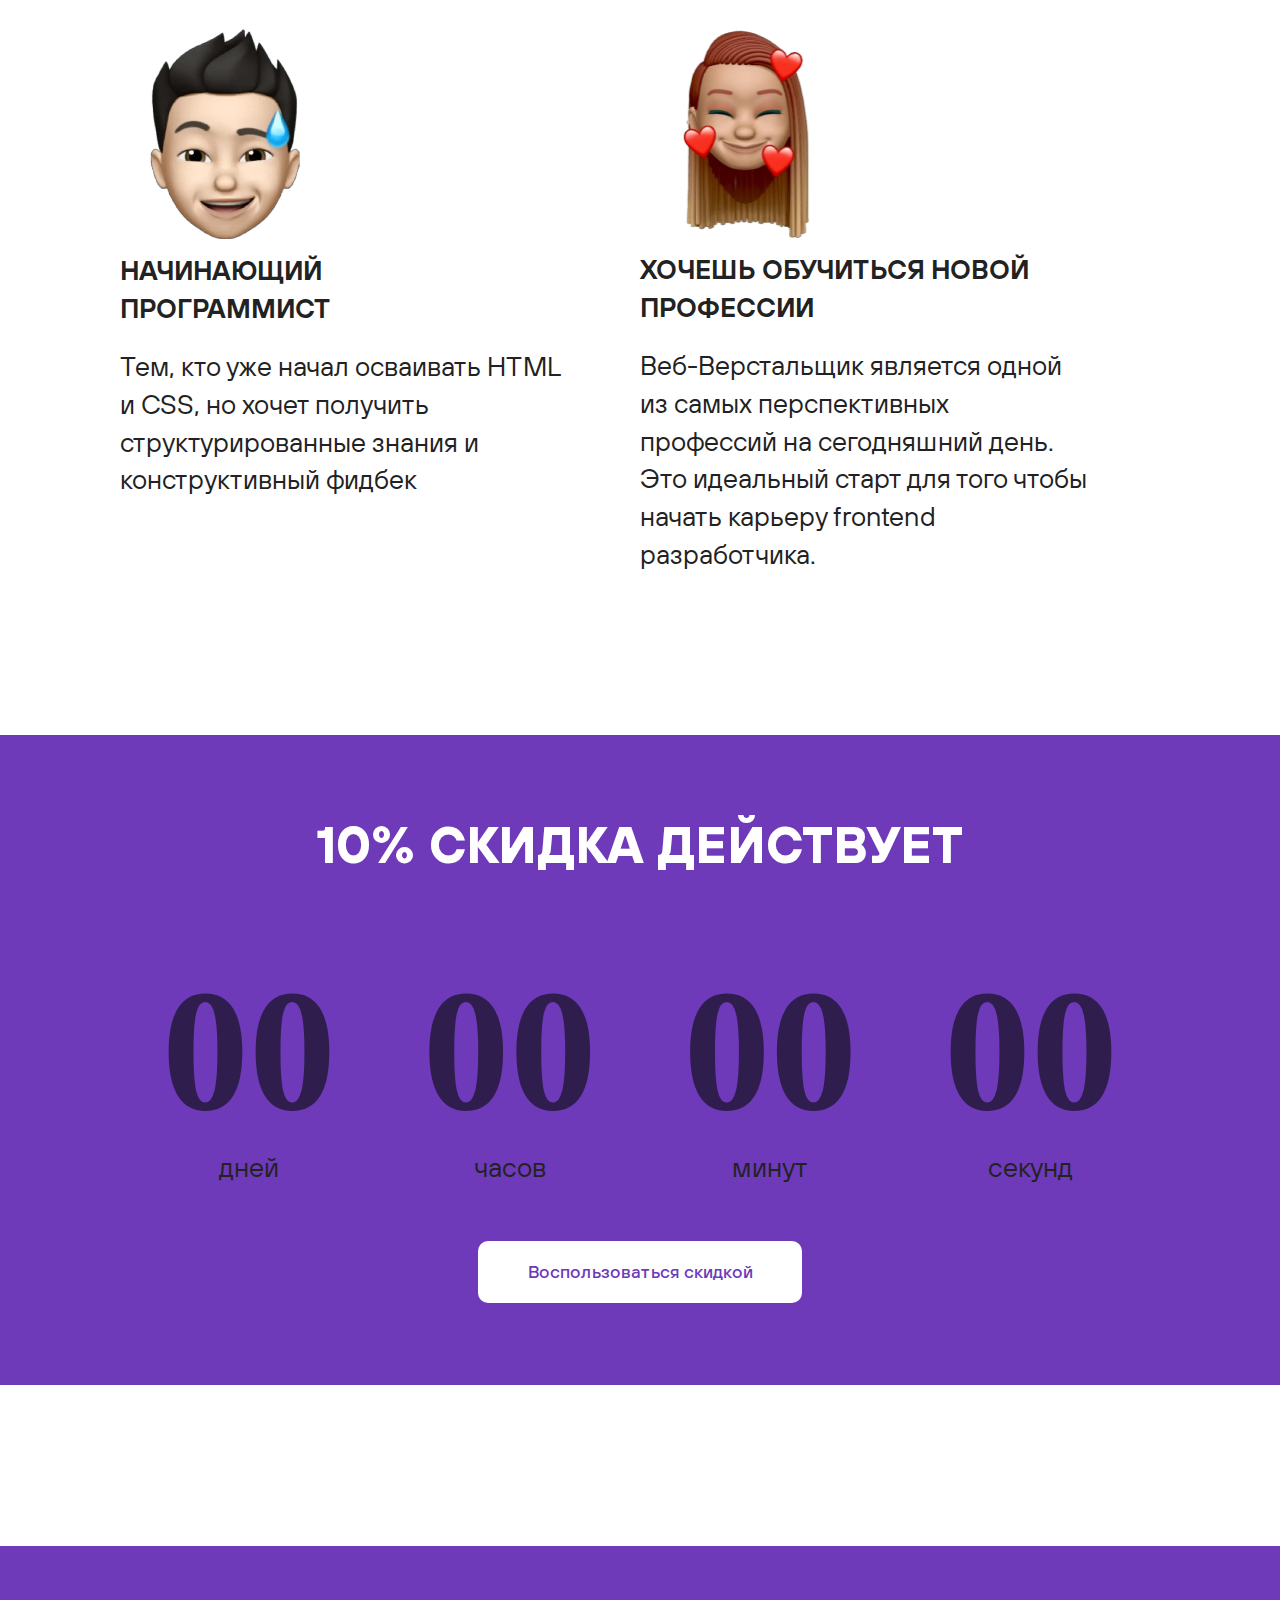
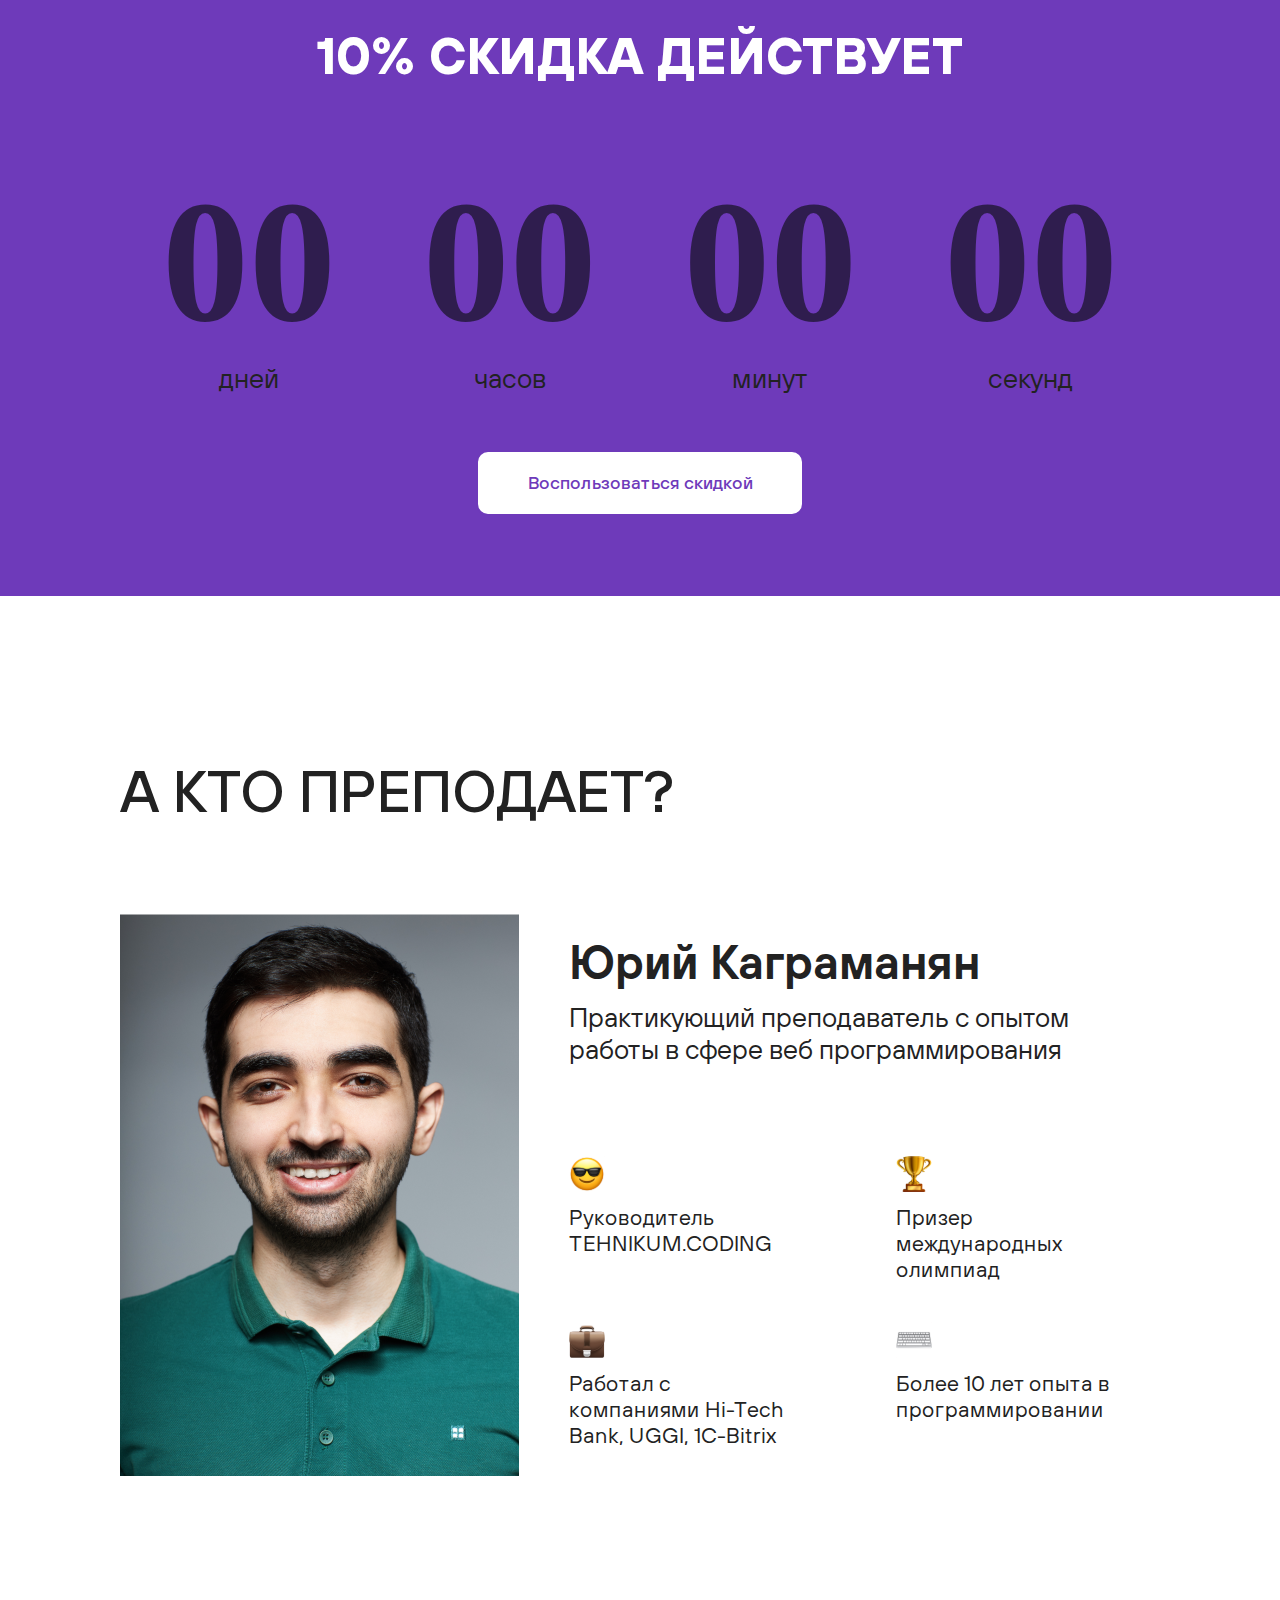
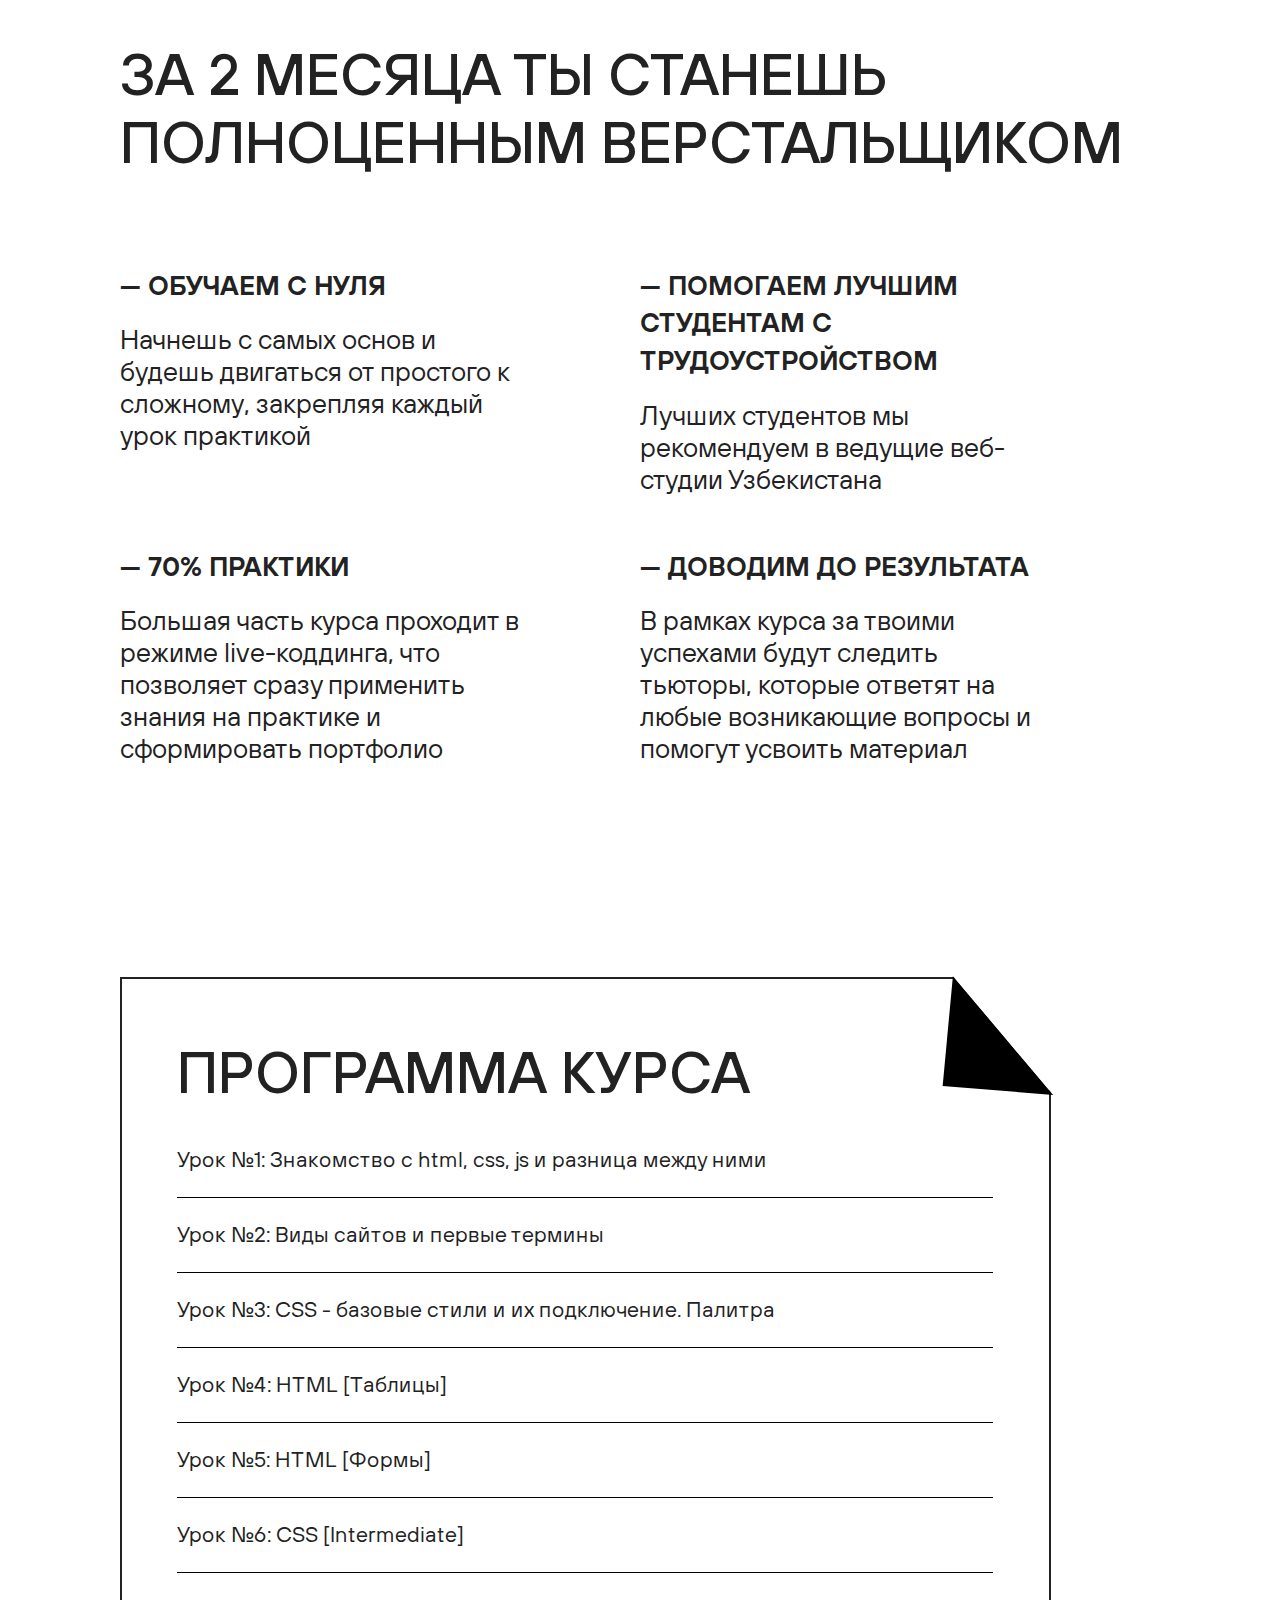
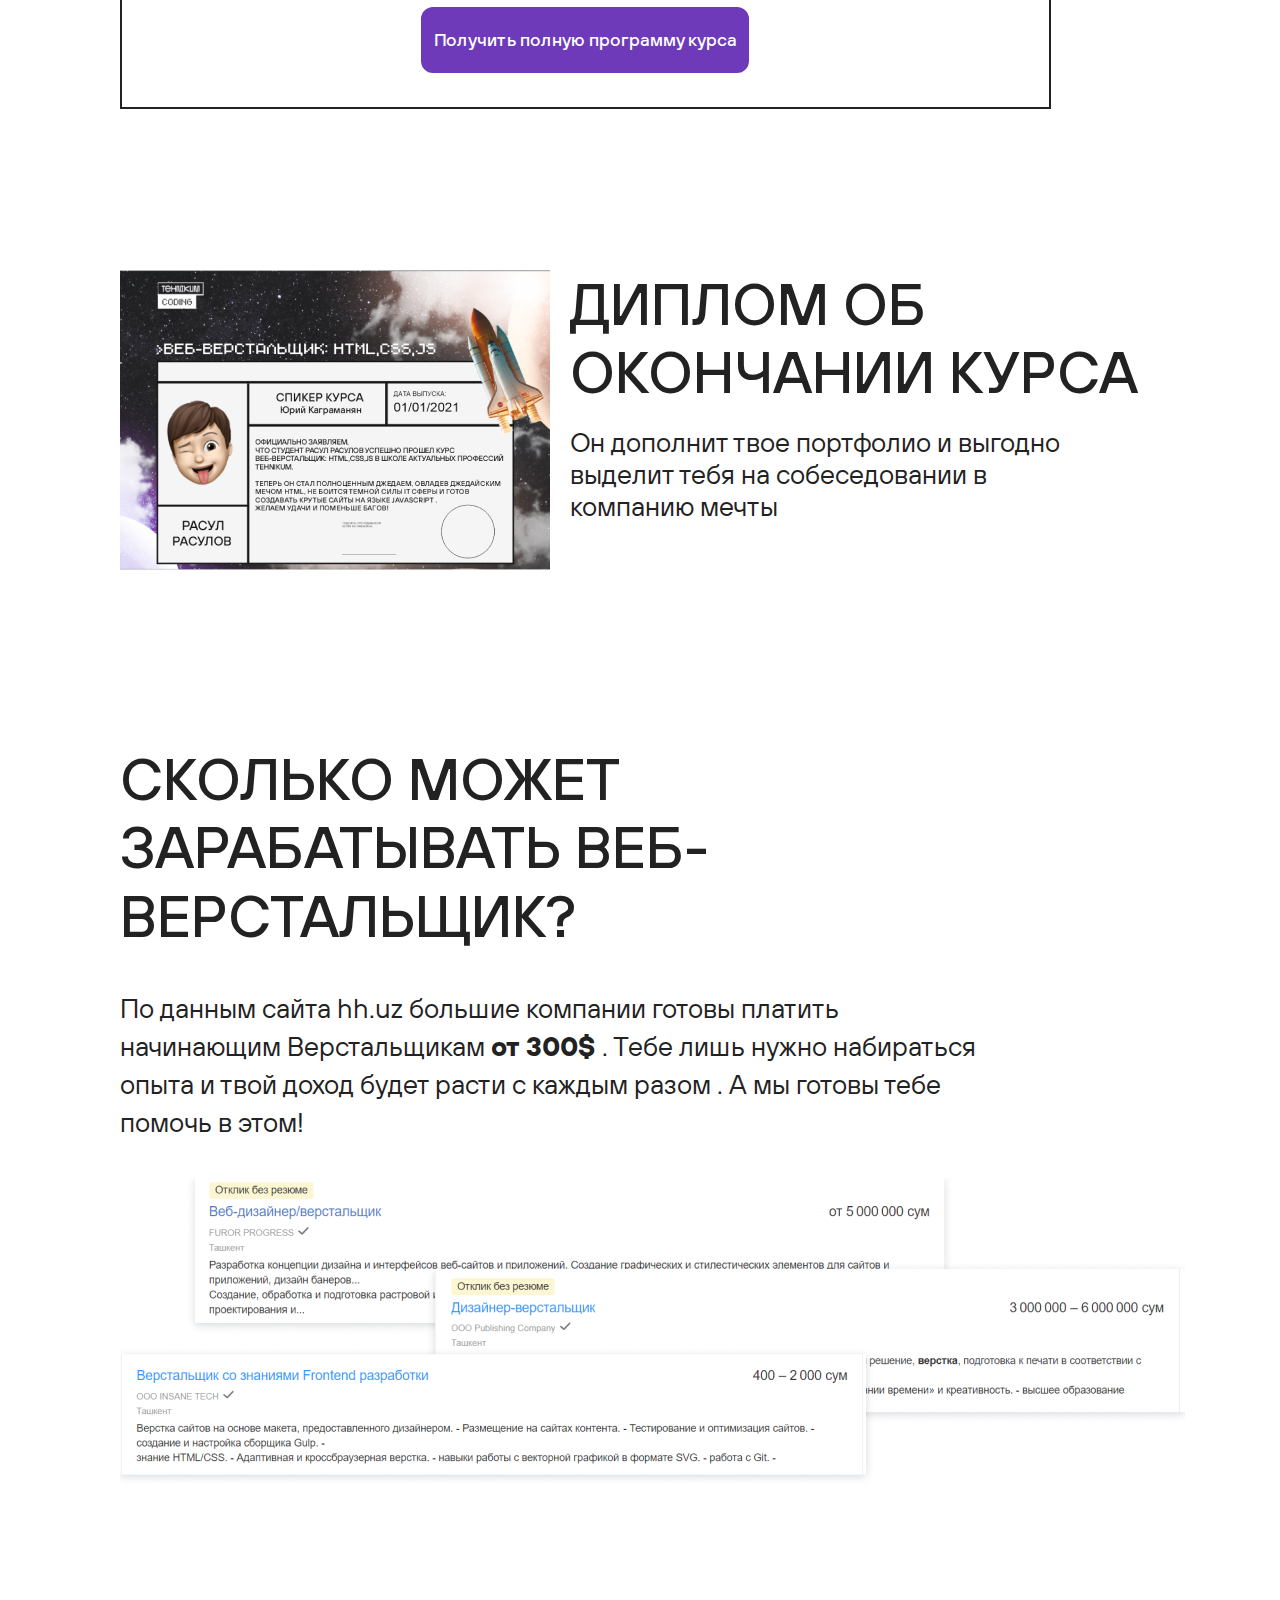
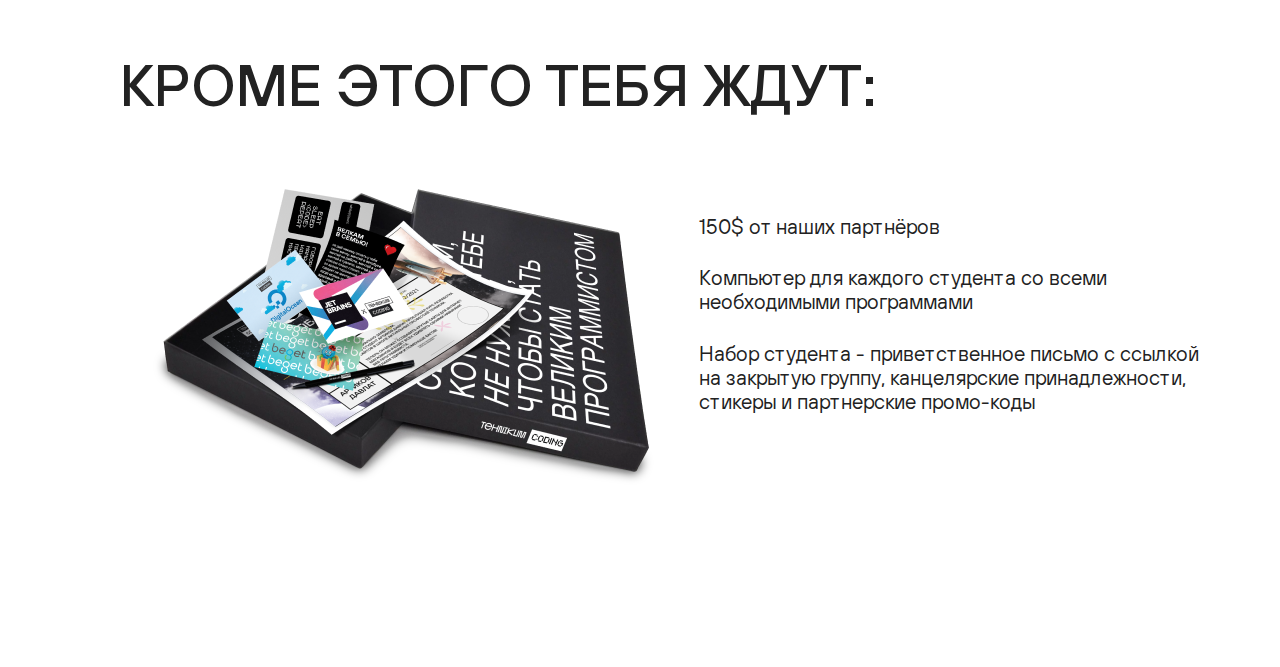
==== commit ccb26f14: "add second timer" ====
--- a/index.html
+++ b/index.html
@@ -35,6 +35,7 @@
       </div>
     </section>
 
+    <!-- ЭТОТ КУРС ДЛЯ ТЕБЯ, ЕСЛИ ТЫ... -->
     <section>
       <h2>ЭТОТ КУРС ДЛЯ ТЕБЯ, ЕСЛИ ТЫ...</h2>
       <div class="forYouWrapper">
@@ -76,11 +77,11 @@
       </div>
     </section>
 
-    <section class="saleTimer">
-      <!-- таймер -->
+          <!-- таймер -->
+    <section class="saleTimer" id="timerFirst">
       <h3 class="saleTitel">10% скидка действует</h3>
       <div class="saleTimeContainer">
-        <div class="saleTimerCards">
+        <div class="saleTimerCards" id="timeFirst">
           <h4 class="time">00</h4>
           <span>дней</span>
         </div>
@@ -100,43 +101,67 @@
       <button class="secondary">Воспользоваться скидкой</button>
     </section>
 
-    <section>
-      <!--а кто преподает? -->
+    
+    <!-- таймер -->
+    <section class="saleTimer" id="timerSecond">
+      <h3 class="saleTitel">10% скидка действует</h3>
+      <div class="saleTimeContainer">
+        <div class="saleTimerCards">
+          <h4 class="time">00</h4>
+          <span>дней</span>
+        </div>
+        <div class="saleTimerCards">
+          <h4 class="time">00</h4>
+          <span>часов</span>
+        </div>
+        <div class="saleTimerCards">
+          <h4 class="time">00</h4>
+          <span>минут</span>
+        </div>
+        <div class="saleTimerCards">
+          <h4 class="time">00</h4>
+          <span>секунд</span>
+        </div>
+      </div>
+      <button class="secondary">Воспользоваться скидкой</button>
+    </section>
+
+          <!--а кто преподает? -->
+    <section>
       <h2 class="legendText">А кто преподает?</h2>
       <div class="legendWrapper">
-        <div class="legendImg">
+        <div class="legend">
           <img src="./img/pic_Roman-Ickov.png" alt="legend" />
         </div>
-        <div class="legendContainer">
-          <div class="legendInfo">
-            <h3>Юрий Каграманян</h3>
-            <span>
-              Практикующий преподаватель с опытом работы в сфере веб
-              программирования
-            </span>
-            <div class="legendCards">
-              <div class="card">
-                <img src="./img/Icon_case.svg" alt="" />
-                <p>Руководитель TEHNIKUM.CODING</p>
-              </div>
-              <div class="card">
-                <img src="./img/Icon_winning_cup.svg" alt="" />
-                <p>Призер международных олимпиад</p>
-              </div>
-              <div class="card">
-                <img src="./img/Icon_hearts.svg" alt="" />
-                <p>Работал с компаниями Hi-Tech Bank, UGGI, 1C-Bitrix</p>
-              </div>
-              <div class="card">
-                <img src="./img/Icon_keyboard.svg" alt="" />
-                <p>Более 10 лет опыта в программировании</p>
-              </div>
+        <div class="legendInfo">
+          <h3>Юрий Каграманян</h3>
+          <span>
+            Практикующий преподаватель с опытом работы в сфере веб
+            программирования
+          </span>
+          <div class="legendCards">
+            <div class="card">
+              <img src="./img/Icon_case.svg" alt="" />
+              <p>Руководитель TEHNIKUM.CODING</p>
+            </div>
+            <div class="card">
+              <img src="./img/Icon_winning_cup.svg" alt="" />
+              <p>Призер международных олимпиад</p>
+            </div>
+            <div class="card">
+              <img src="./img/Icon_hearts.svg" alt="" />
+              <p>Работал с компаниями Hi-Tech Bank, UGGI, 1C-Bitrix</p>
+            </div>
+            <div class="card">
+              <img src="./img/Icon_keyboard.svg" alt="" />
+              <p>Более 10 лет опыта в программировании</p>
             </div>
           </div>
         </div>
       </div>
     </section>
 
+    <!-- За 2 месяца ты станешь полноценным верстальщиком -->
     <section>
       <h2 class="contentTitle">
         За 2 месяца ты станешь полноценным верстальщиком
@@ -174,6 +199,7 @@
       </div>
     </section>
 
+    <!-- программа курса: -->
     <section>
       <div class="border">
         <img src="./img/corner.svg" alt="" class="corner" />
@@ -191,6 +217,7 @@
       <button class="primary mob">Получить полную программу курса</button>
     </section>
 
+    <!-- диплом: -->
     <section>
       <div class="diplomGrid">
         <img src="./img/pic_diplom.png" alt="diplom" class="diplomImg" />
@@ -202,6 +229,7 @@
       </div>
     </section>
 
+    <!-- Сколько может зарабатывать Веб-Верстальщик? -->
     <section>
       <div class="info_wage">
         <h2>Сколько может зарабатывать Веб-Верстальщик?</h2>
@@ -215,6 +243,7 @@
       </div>
     </section>
 
+    <!-- Кроме этого тебя ждут: -->
     <section>
       <h2 class="titleBox">Кроме этого тебя ждут:</h2>
       <div class="studentBox">
@@ -234,29 +263,6 @@
       </div>
     </section>
 
-    <section class="saleTimer">
-      <!-- таймер -->
-      <h3 class="saleTitel">10% скидка действует</h3>
-      <div class="saleTimeContainer">
-        <div class="saleTimerCards">
-          <h4 class="time">00</h4>
-          <span>дней</span>
-        </div>
-        <div class="saleTimerCards">
-          <h4 class="time">00</h4>
-          <span>часов</span>
-        </div>
-        <div class="saleTimerCards">
-          <h4 class="time">00</h4>
-          <span>минут</span>
-        </div>
-        <div class="saleTimerCards">
-          <h4 class="time">00</h4>
-          <span>секунд</span>
-        </div>
-      </div>
-      <button class="secondary">Воспользоваться скидкой</button>
-    </section>
 
     <script src="./main.js"></script>
   </body>
--- a/style.css
+++ b/style.css
@@ -84,6 +84,7 @@
   cursor: pointer;
 }
 
+/*ЭТОТ КУРС ДЛЯ ТЕБЯ, ЕСЛИ ТЫ..*/
 .memoji {
   width: calc(3.3vw + 167.522px); /*210-180*/
   margin-bottom: 10px;
@@ -135,6 +136,7 @@
   }
 }
 
+/*За 2 месяца ты станешь полноценным верстальщиком*/
 .contentTitle {
   width: calc(76.8vw + 39.3px); /*1022-328*/
 }
@@ -158,6 +160,7 @@
   font-size: calc(1vw + 14.257px); /*27-18*/
 }
 
+/*программа курса:*/
 .border {
   border: 2px solid;
   padding: calc(3.8vw + 9.858px) /*58-24*/ calc(3.9vw + 5.44px) /*55-20*/
@@ -166,8 +169,8 @@
 }
 .corner {
   position: absolute; /*указываем координаты размещения кнопки*/
-  top: calc(-0.1vw - 1.292px); /*-2- -1.5*/
-  right: calc(-0.4vw - 1.336px); /*-7 - -3*/
+  top: calc(-0.2vw - 1.292px); /*-2- -1.5*/
+  right: calc(-0.6vw - 1.336px); /*-7 - -3*/
   width: calc(9.5vw - 1.77px); /*120-34*/
   height: calc(9.5vw - 1.77px); /*120-34*/
 }
@@ -205,6 +208,7 @@
   }
 }
 
+/*Сколько может зарабатывать Веб-Верстальщик?*/
 .info_wage h2 {
   width: calc(44.4vw + 161.212px); /*729-328*/
   margin-right: calc(45.1vw - 145.991px); /*431-23.5*/
@@ -224,6 +228,7 @@
   margin-right: calc(8vw - 6.947px); /*95-23*/
 }
 
+/*Кроме этого тебя ждут:*/
 .titleBox {
   width: calc(55.3vw + 120.035px); /*828-328*/
   margin-bottom: calc(1.1vw + 15.841px); /*30-20*/
@@ -252,6 +257,7 @@
   }
 }
 
+/*а кто преподает?*/
 .legendText {
   margin-bottom: calc(5.5vw + 19px);
 }
@@ -259,22 +265,26 @@
   display: flex;
   gap: 20px 51px;
   align-items: center;
-  flex-wrap: wrap;
+  /* flex-wrap: wrap; */
+  /* width: 1220px; */
+}
+@media (max-width: 900px){
+  .legendWrapper{
+    display: flex;
+    flex-wrap: wrap;
+  }
 }
 .legend {
   flex-basis: 400px;
   flex-grow: 1;
   width: calc(7.7vw + 300px );
 }
-/* .legend img {
-  width: calc(7.7vw + 300px); 399-329
-} */
 .legendInfo {
   flex-grow: 1000;
 }
 .legendInfo h3 {
   font-size: calc(1.1vw + 33px); /*48-38*/
-  margin-bottom: calc(1.1vw + 6px); /*20-10*/
+  margin-bottom: calc(1.1vw + 5.8px); /*20-10*/
 }
 .legendInfo span {
   display: block;
@@ -303,7 +313,6 @@
 .card:nth-child(4) {
   grid-area: keyboard;
 }
-
 .card p {
   /* width: 250px; */
   font-size: calc(0.6vw + 14px); /*21-16*/
@@ -336,6 +345,7 @@
   }
 }
 
+/*диплом об окончании курса*/
 .diplomGrid {
   display: grid;
   grid-template-columns: 1fr 1fr;
@@ -383,6 +393,7 @@
   }
 }
 
+/*таймер:*/
 .saleTimer {
   background-color: #6e3aba;
   display: flex;
@@ -390,6 +401,8 @@
   align-items: center;
   padding: calc(4.4vw + 23.363px) /*80-40*/ 0 calc(4.4vw + 23.363px) /*80-40*/;
   gap: calc(4vw + 4.6px);
+  margin-bottom: calc(11.1vw + 18.407px); /*160-60*/
+  /* width: calc(101.1vw - 1.416px); */
 }
 .saleTitel {
   font-size: calc(2vw + 26.513px); /*52-34*/
@@ -397,6 +410,8 @@
   text-transform: uppercase;
   font-weight: 700;
   text-align: center;
+  line-height: calc(2.3vw + 31.232px);/*61.25-40.05*/
+  width: calc(37.8vw + 187.752px); /*672-330*/
 }
 .saleTimeContainer {
   display: flex;
@@ -413,3 +428,10 @@
 .saleTimerCards span {
   font-size: calc(1.9vw + 2.929px); /*27-10*/
 }
+
+
+
+
+
+
+
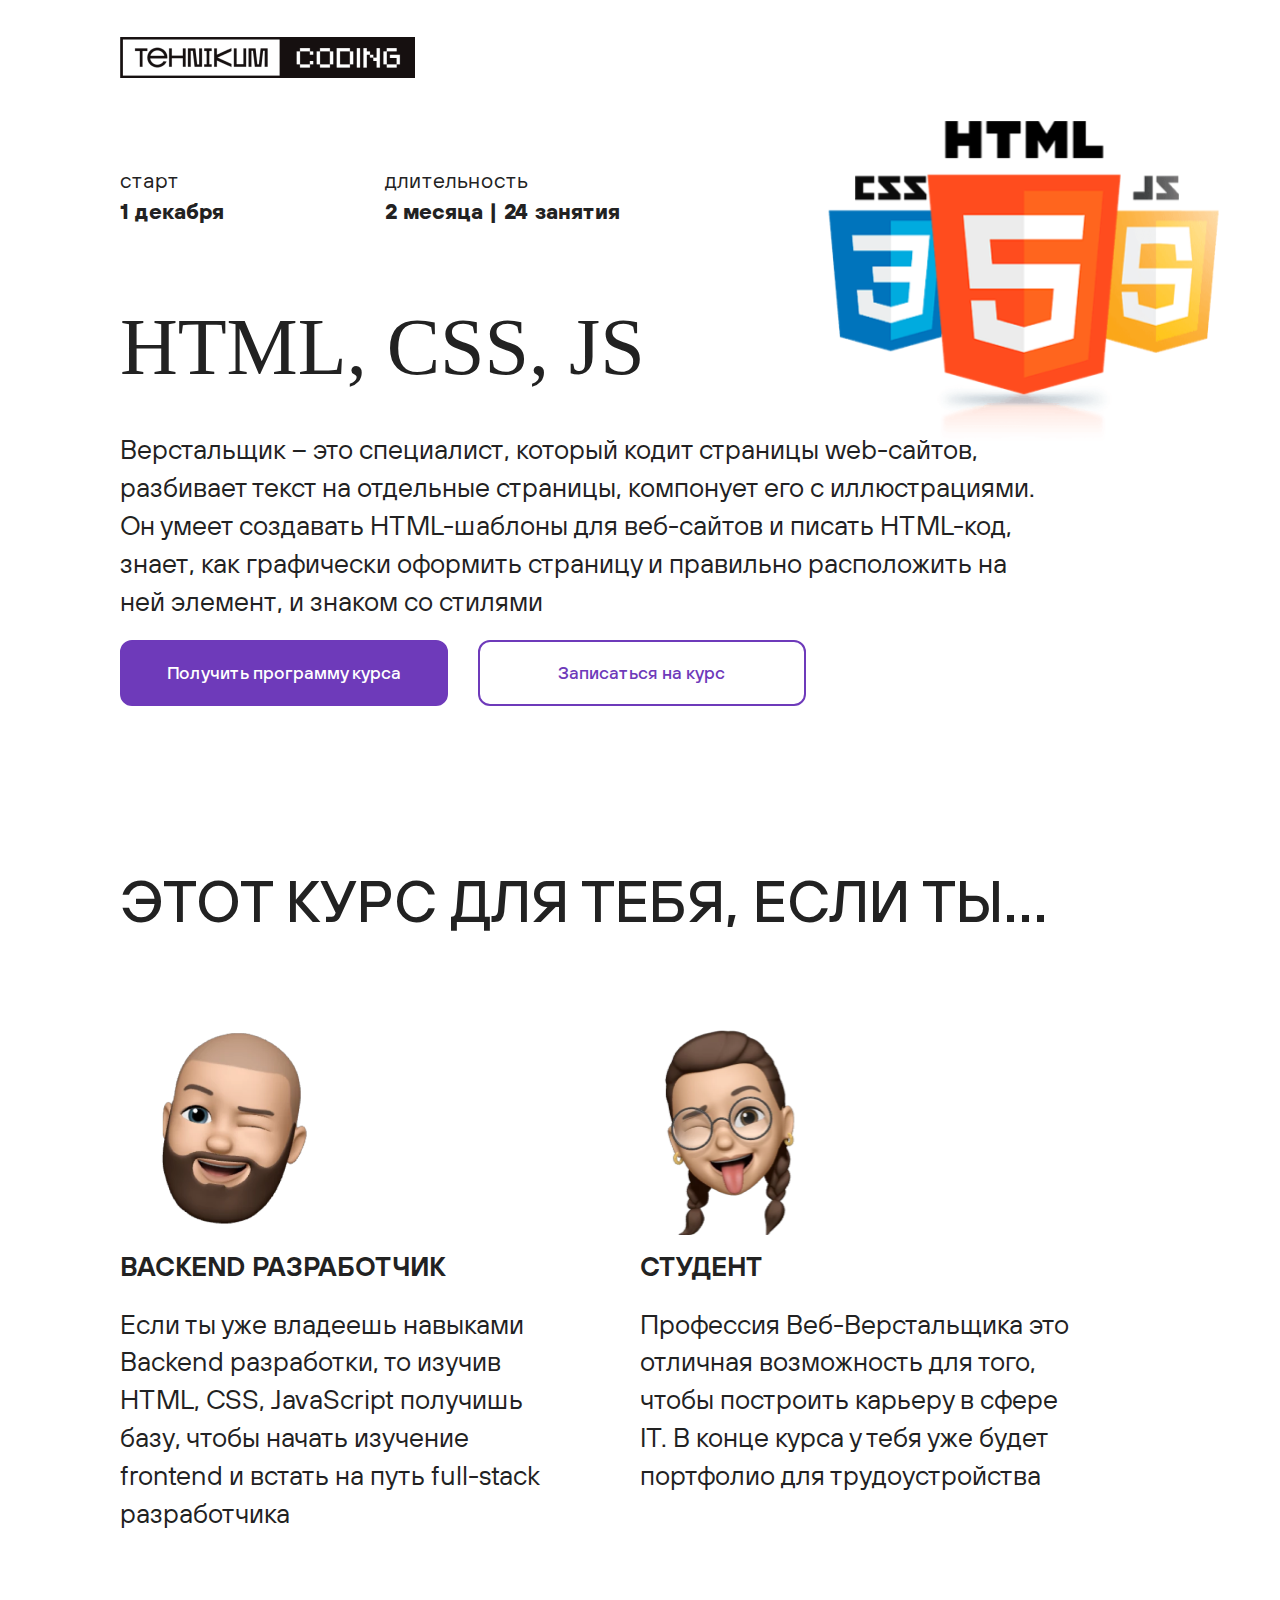
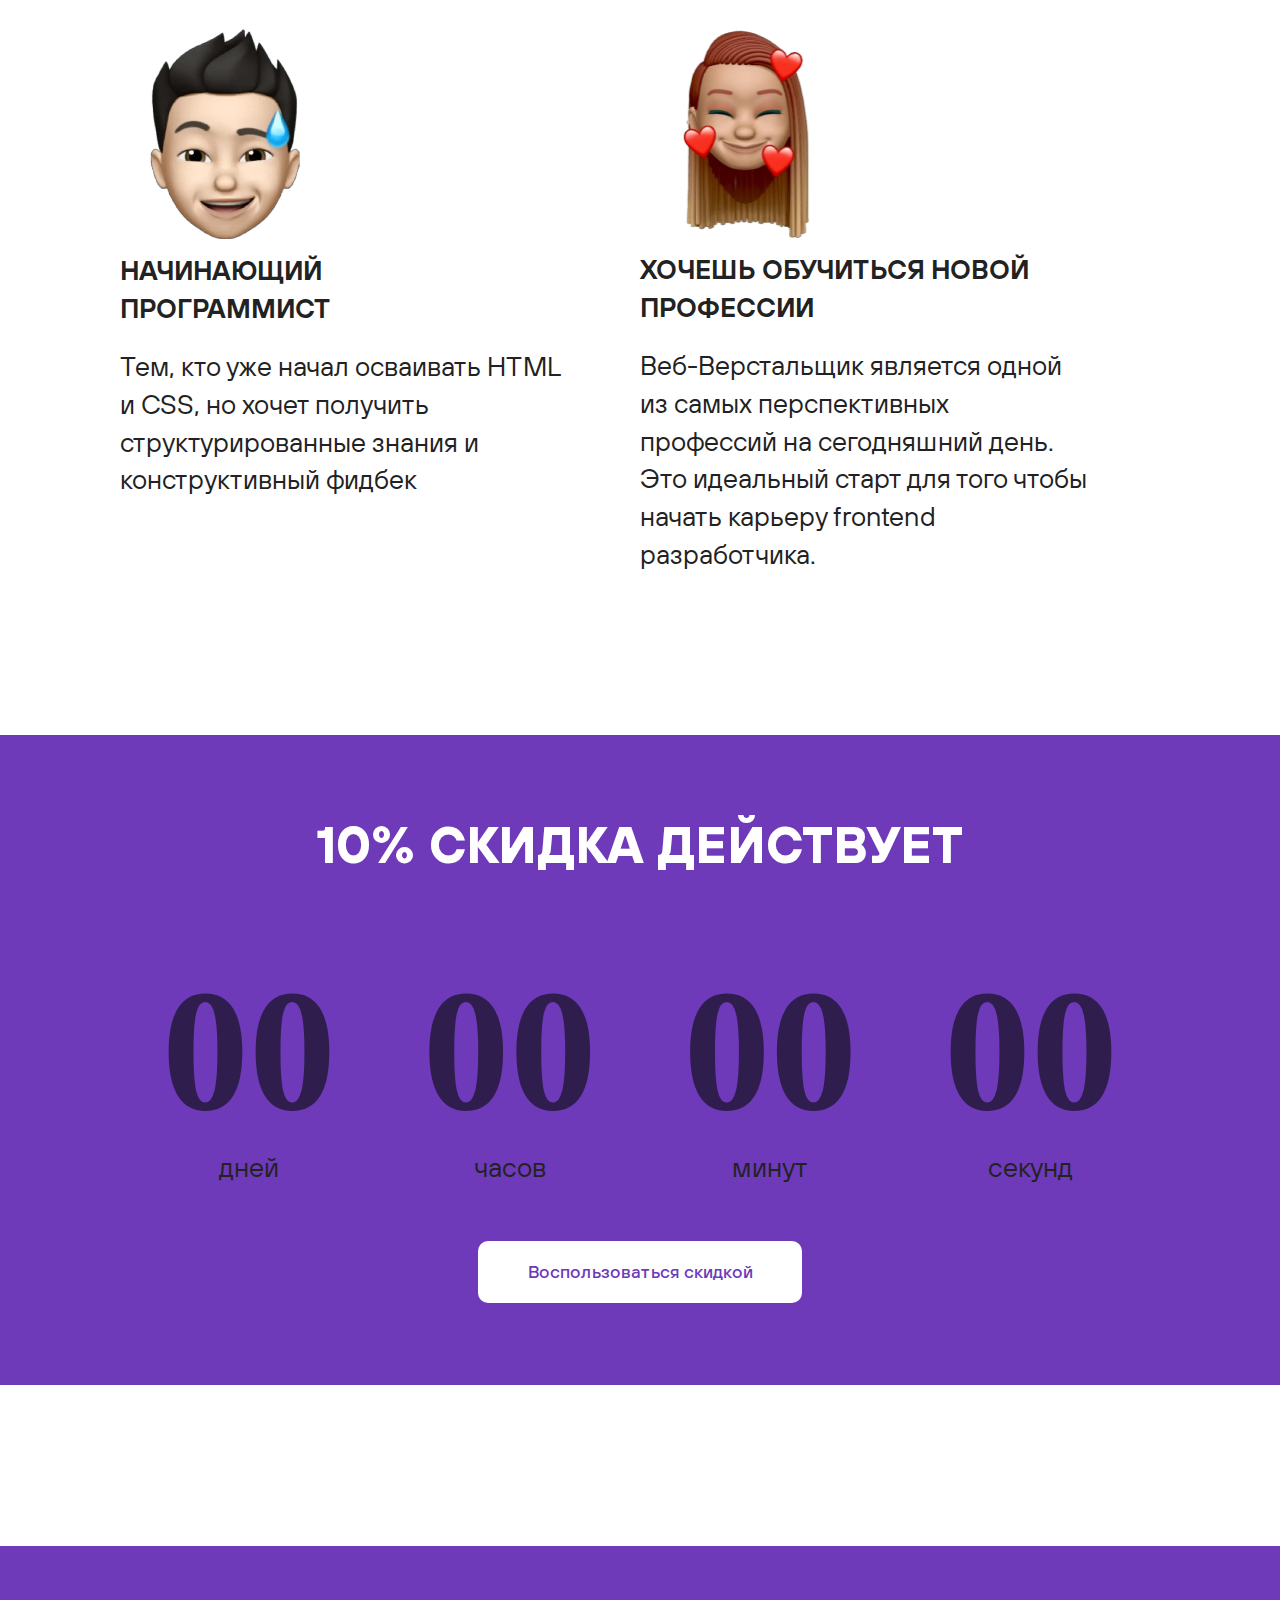
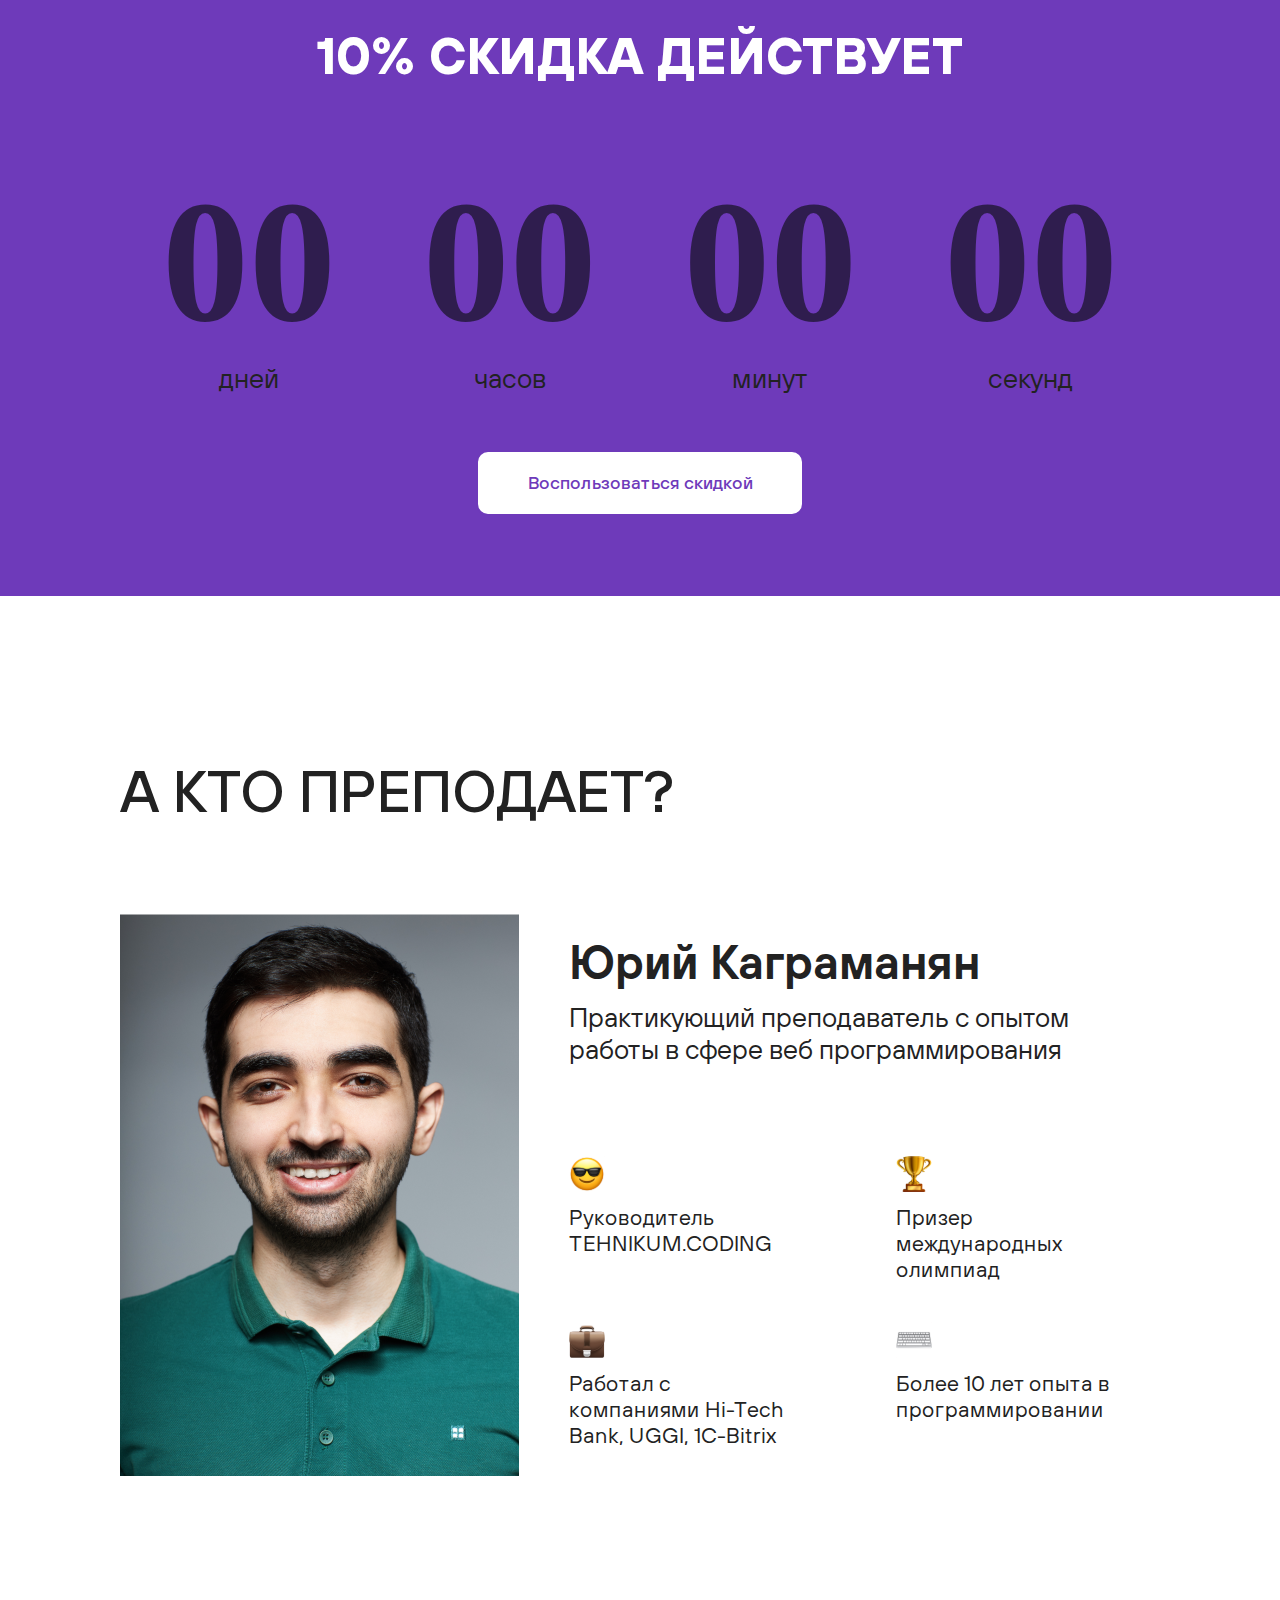
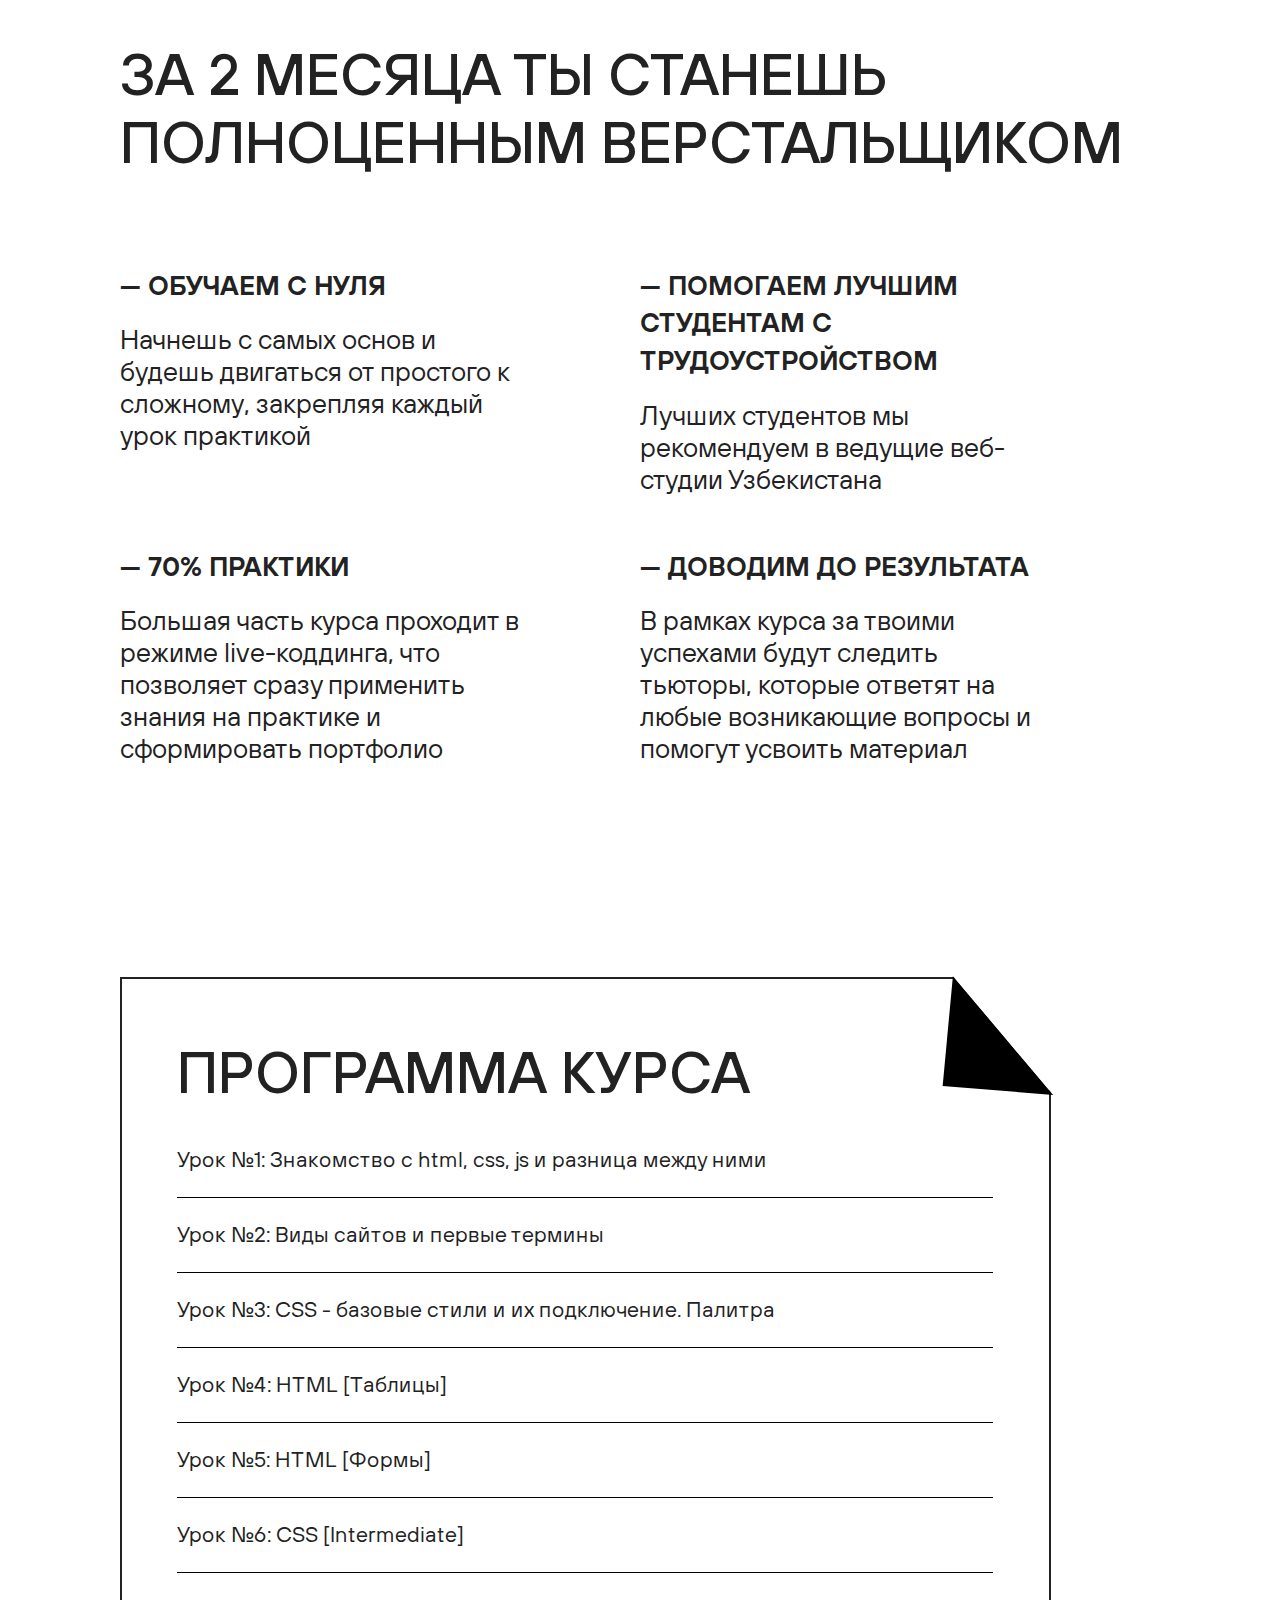
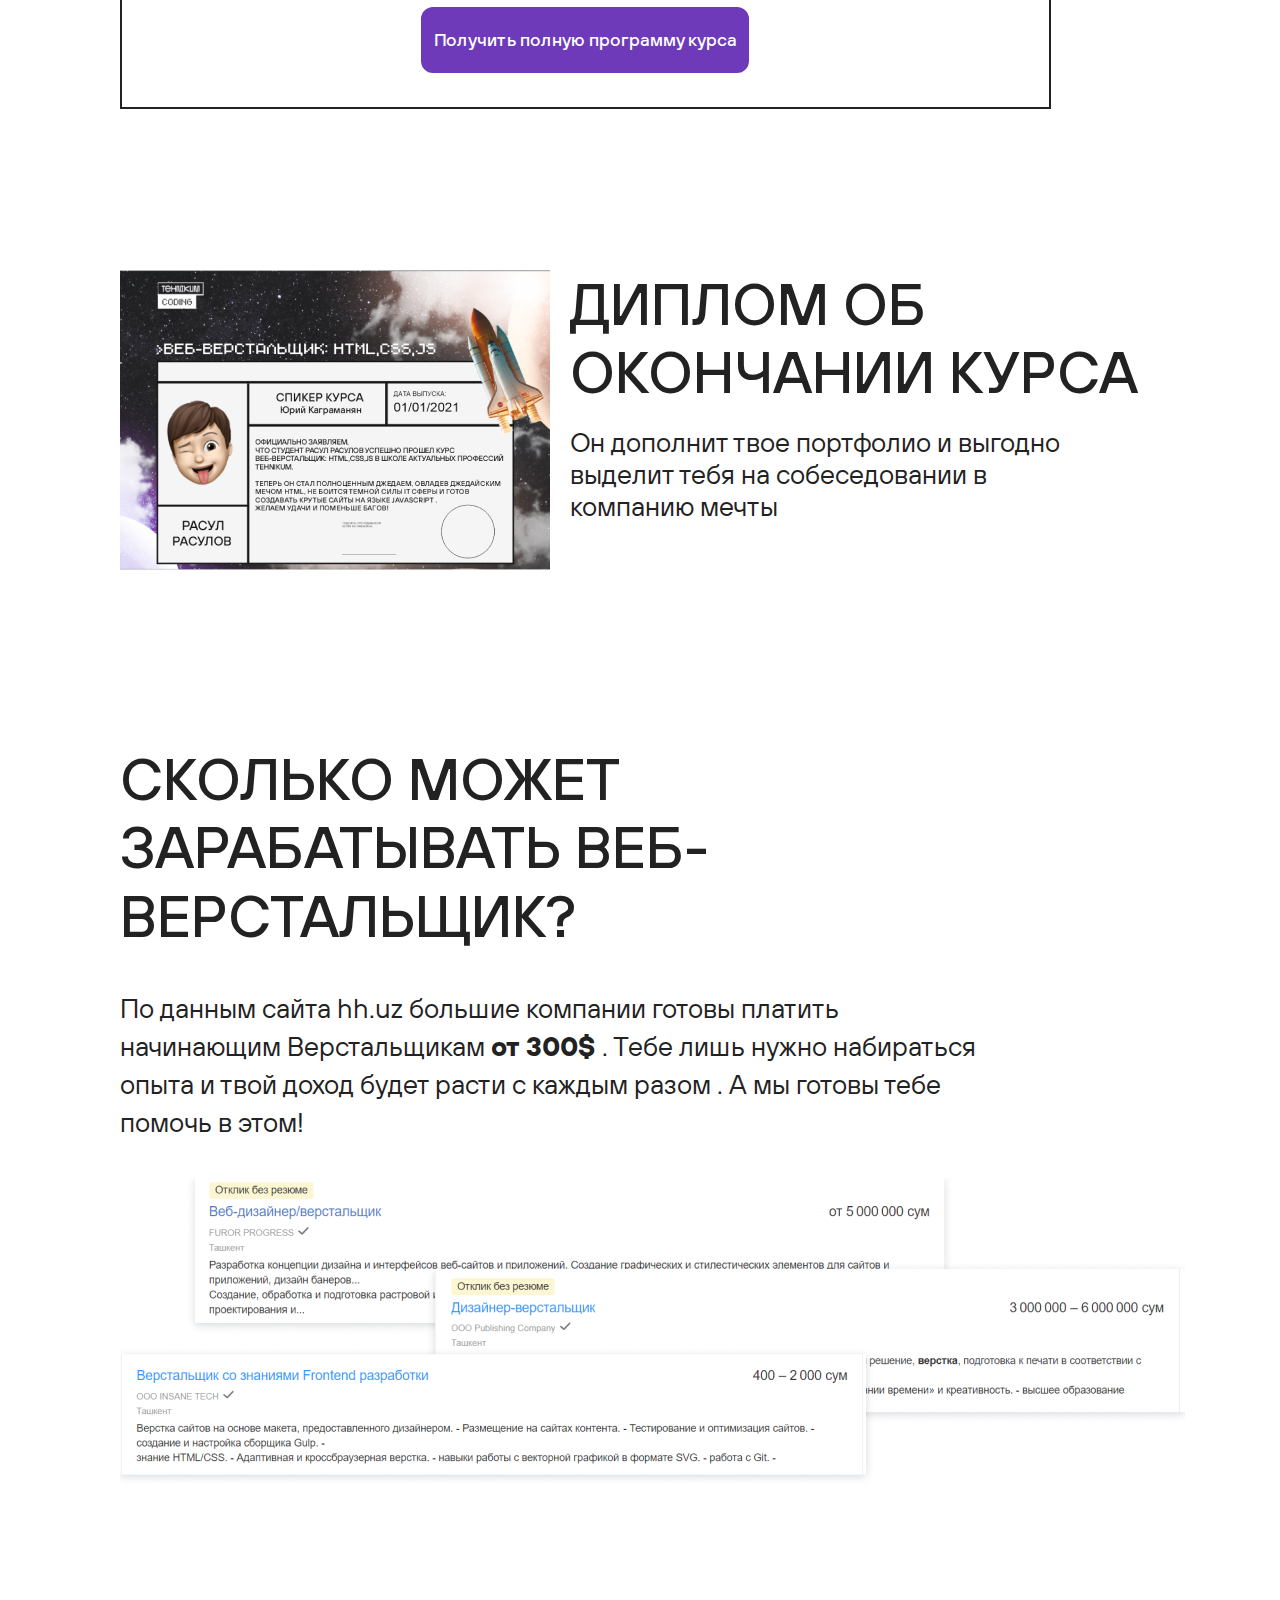
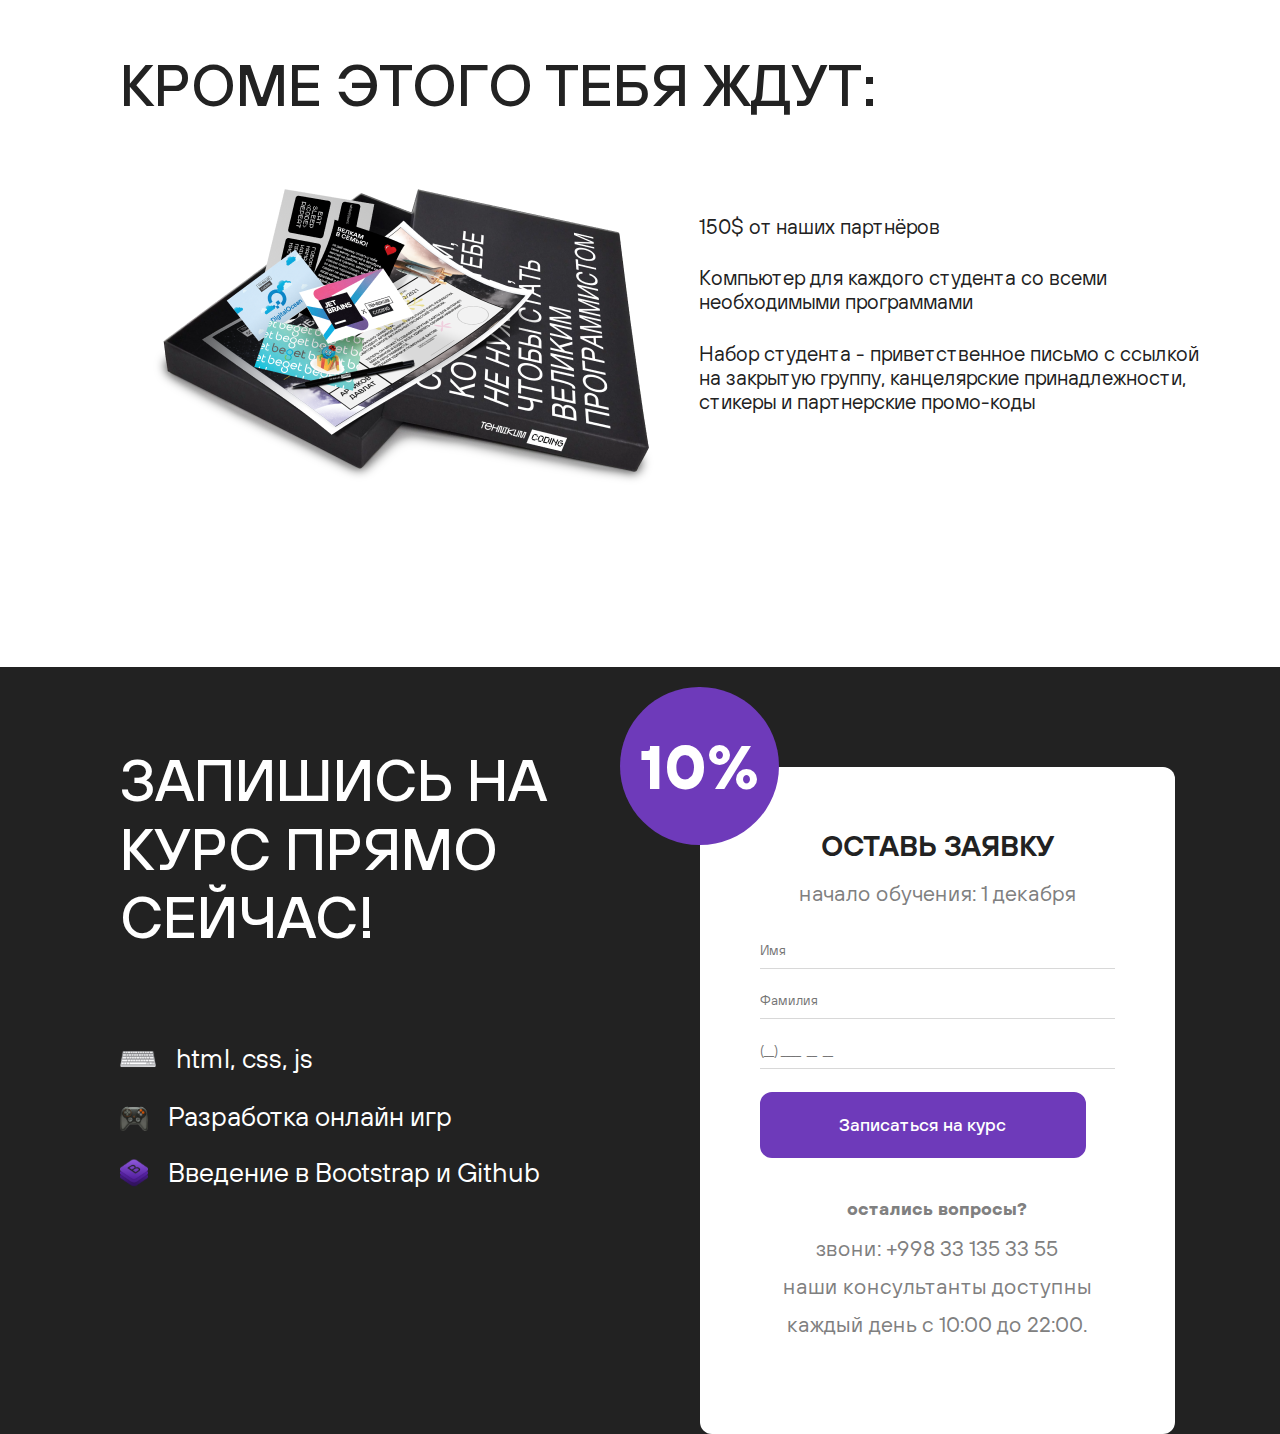
==== commit d2312ac0: "add event select" ====
--- a/index.html
+++ b/index.html
@@ -77,7 +77,7 @@
       </div>
     </section>
 
-          <!-- таймер -->
+    <!-- таймер -->
     <section class="saleTimer" id="timerFirst">
       <h3 class="saleTitel">10% скидка действует</h3>
       <div class="saleTimeContainer">
@@ -101,7 +101,6 @@
       <button class="secondary">Воспользоваться скидкой</button>
     </section>
 
-    
     <!-- таймер -->
     <section class="saleTimer" id="timerSecond">
       <h3 class="saleTitel">10% скидка действует</h3>
@@ -126,7 +125,7 @@
       <button class="secondary">Воспользоваться скидкой</button>
     </section>
 
-          <!--а кто преподает? -->
+    <!--а кто преподает? -->
     <section>
       <h2 class="legendText">А кто преподает?</h2>
       <div class="legendWrapper">
@@ -263,6 +262,45 @@
       </div>
     </section>
 
+    <footer>
+      <div class="footerLeft">
+        <h2>запишись на курс прямо сейчас!</h2>
+        <div class="infoLetf">
+          <div>
+          <img src="./img/Icon_keyboard.svg" alt="" />
+          <p>html, css, js</p>
+        </div>
+        <div>
+          <img src="./img/icon_game_bot.svg" alt="" />
+          <p>Разработка онлайн игр</p>
+        </div>
+        <div>
+          <img src="./img/icon_database.svg" alt="" />
+          <p>Введение в Bootstrap и Github</p>
+        </div>
+      </div>
+    </div>
+
+    <div class="footerRight">
+      <div class="footerForm">
+        <div class="sale">10%</div>
+        <h3>оставь заявку</h3>
+        <p>начало обучения: 1 декабря</p>
+        <form action="">
+          <input type="text" placeholder="Имя" />
+          <input type="text" placeholder="Фамилия" />
+          <input type="text" placeholder="(__) ____  __  __" />
+          <button class="primary">Записаться на курс</button>
+          <span>Остались вопросы?</span>
+          <p>
+            Звони: +998 33 135 33 55 <br>
+             Наши консультанты доступны <br>
+             каждый день с 10:00 до 22:00.
+          </p>
+        </form>
+      </div>
+    </div>
+    </footer>
 
     <script src="./main.js"></script>
   </body>
--- a/style.css
+++ b/style.css
@@ -268,8 +268,8 @@
   /* flex-wrap: wrap; */
   /* width: 1220px; */
 }
-@media (max-width: 900px){
-  .legendWrapper{
+@media (max-width: 900px) {
+  .legendWrapper {
     display: flex;
     flex-wrap: wrap;
   }
@@ -277,7 +277,7 @@
 .legend {
   flex-basis: 400px;
   flex-grow: 1;
-  width: calc(7.7vw + 300px );
+  width: calc(7.7vw + 300px);
 }
 .legendInfo {
   flex-grow: 1000;
@@ -294,7 +294,10 @@
 }
 .legendCards {
   display: grid;
-  grid-template-columns: repeat(2, calc(10.2vw + 107px)); /*250-156 меняли значения на рандомные*/
+  grid-template-columns: repeat(
+    2,
+    calc(10.2vw + 107px)
+  ); /*250-156 меняли значения на рандомные*/
   grid-template-rows: 1fr 1fr;
   gap: calc(1.1vw + 25.841px) /*40-30*/ calc(8.8vw - 23.274px) /*90-10*/;
   grid-template-areas:
@@ -410,7 +413,7 @@
   text-transform: uppercase;
   font-weight: 700;
   text-align: center;
-  line-height: calc(2.3vw + 31.232px);/*61.25-40.05*/
+  line-height: calc(2.3vw + 31.232px); /*61.25-40.05*/
   width: calc(37.8vw + 187.752px); /*672-330*/
 }
 .saleTimeContainer {
@@ -429,9 +432,125 @@
   font-size: calc(1.9vw + 2.929px); /*27-10*/
 }
 
-
-
-
-
-
-
+/*footer start*/
+footer {
+  background-color: #222;
+  display: flex;
+  justify-content: space-between;
+  flex-wrap: wrap;
+  padding-left: calc(10.7vw - 17.345px); /*120-23*/
+}
+.footerLeft {
+  padding-top: calc(4.4vw + 23px) /*80-40*/;
+  width: 50%;
+}
+.footerLeft h2 {
+  color: #fff;
+}
+.infoLetf{
+display: flex;
+flex-direction: column;
+gap: 24px 0;
+}
+.infoLetf div{
+  display: flex;
+  align-items:center;
+  gap: 0 20px;
+}
+.infoLetf div p{
+  color: #fff;
+  font-size: calc(1vw + 14.257px); /*27-18*/
+  width: calc(13.5vw + 277.257px); /*450-328*/
+}
+
+.footerRight{
+  width: 50%;
+  padding-top: calc(1.3vw + 83px) /*100-0*/ ;
+}
+.footerForm{
+  background-color: #fff;
+  border-radius: 12px;
+  padding: 60px calc(3.3vw + 17.5px) ;
+  width: calc(16.4vw + 265px); /*475-327*/
+  text-align: center;
+  position: relative;
+}
+.footerForm h3{
+  font-size: calc(0.4vw + 24px);
+  text-transform: uppercase;
+  margin-bottom: 10px;
+}
+.footerForm p{
+  font-size: calc(0.6vw + 14px); /*21-16*/
+  margin-bottom: 30px;
+  color:gray;
+  text-transform: lowercase;
+  line-height: calc(1.4vw + 19.959px); /*37.8-25.2*/
+}
+.footerForm input{
+  display: block;
+  width: 100%;
+  border: 0;
+  border-bottom: 1px solid #A1A1A16B;
+  padding-bottom: 10px;
+  margin-bottom: 23px;
+  outline: none;
+  color:#0000002B;
+}
+.footerForm .primary{
+margin-bottom: 40px;
+width: calc(6.7vw + 241px); /*328-268*/
+}
+.footerRight span{
+  font-size: 18px;
+  display: block;
+  color: grey;
+  text-transform: lowercase;
+  font-weight: bold;
+  margin-bottom: 10px;
+}
+.footerForm p:nth-child(5){
+  font-size: 18px;
+  color: gray;
+  text-transform: lowercase;
+  line-height: 21.2px;
+}
+.sale{
+  width: calc(6vw + 82px); /*159-105*/
+  height: calc(6vw + 82px);
+  background-color: #6e3aba;
+  border-radius: 50%;
+  font-size: calc(2.5vw + 30px);
+  display: flex;
+  justify-content: center;
+  align-items: center;
+  font-weight: 700;
+  color: #fff;
+  position: absolute;
+  left: -80px;
+  top: -80px;
+  /* margin-top: 49px; */
+}
+@media(max-width: 975px){
+  footer{
+    flex-direction: column;
+    /* align-items: center; */
+    /* gap: 88px 0; */
+  }
+}
+@media (max-width: 875px) {
+  .primary.desc {
+    display: none;
+  }
+  .primary.mob {
+    display: block;
+  }
+  .sale{
+    right: -30px;
+    left: auto;
+  }
+  .footerForm input:nth-child(2){
+    display: none;
+  }
+}
+/*footer end*/
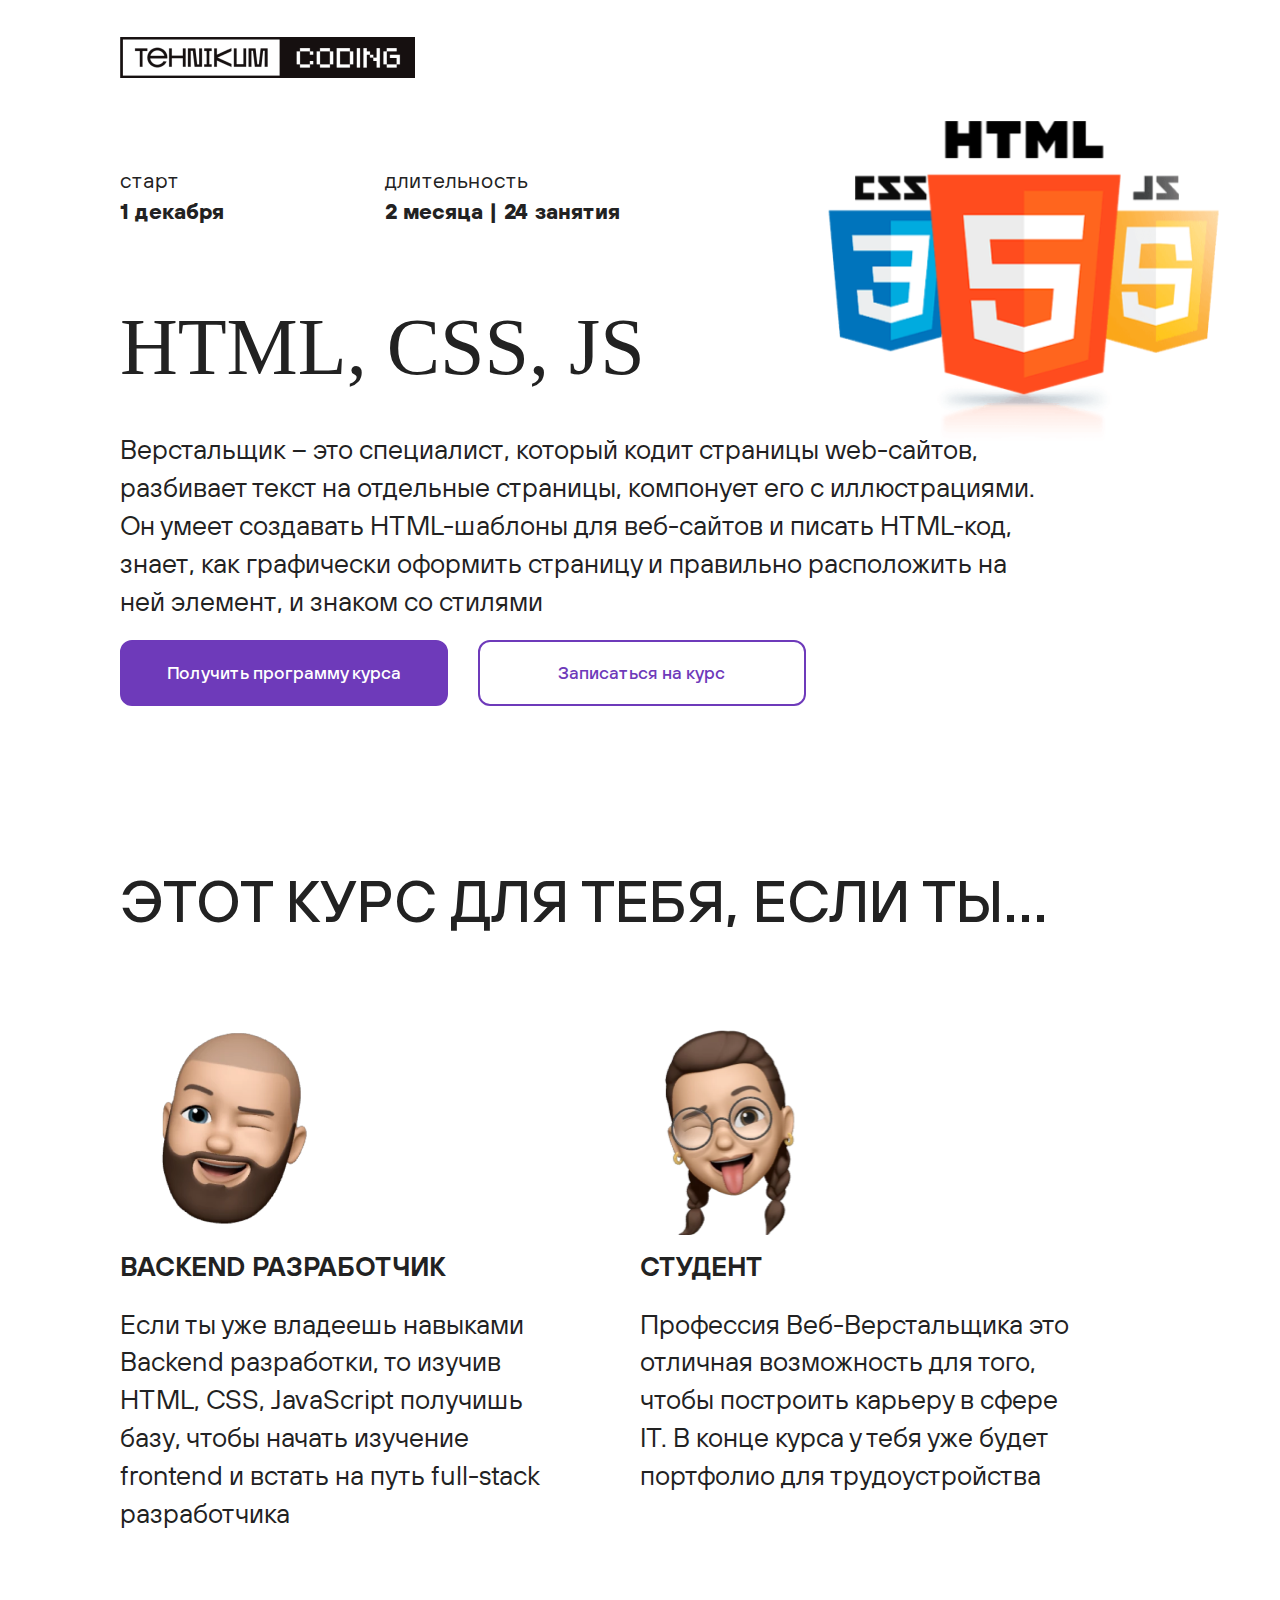
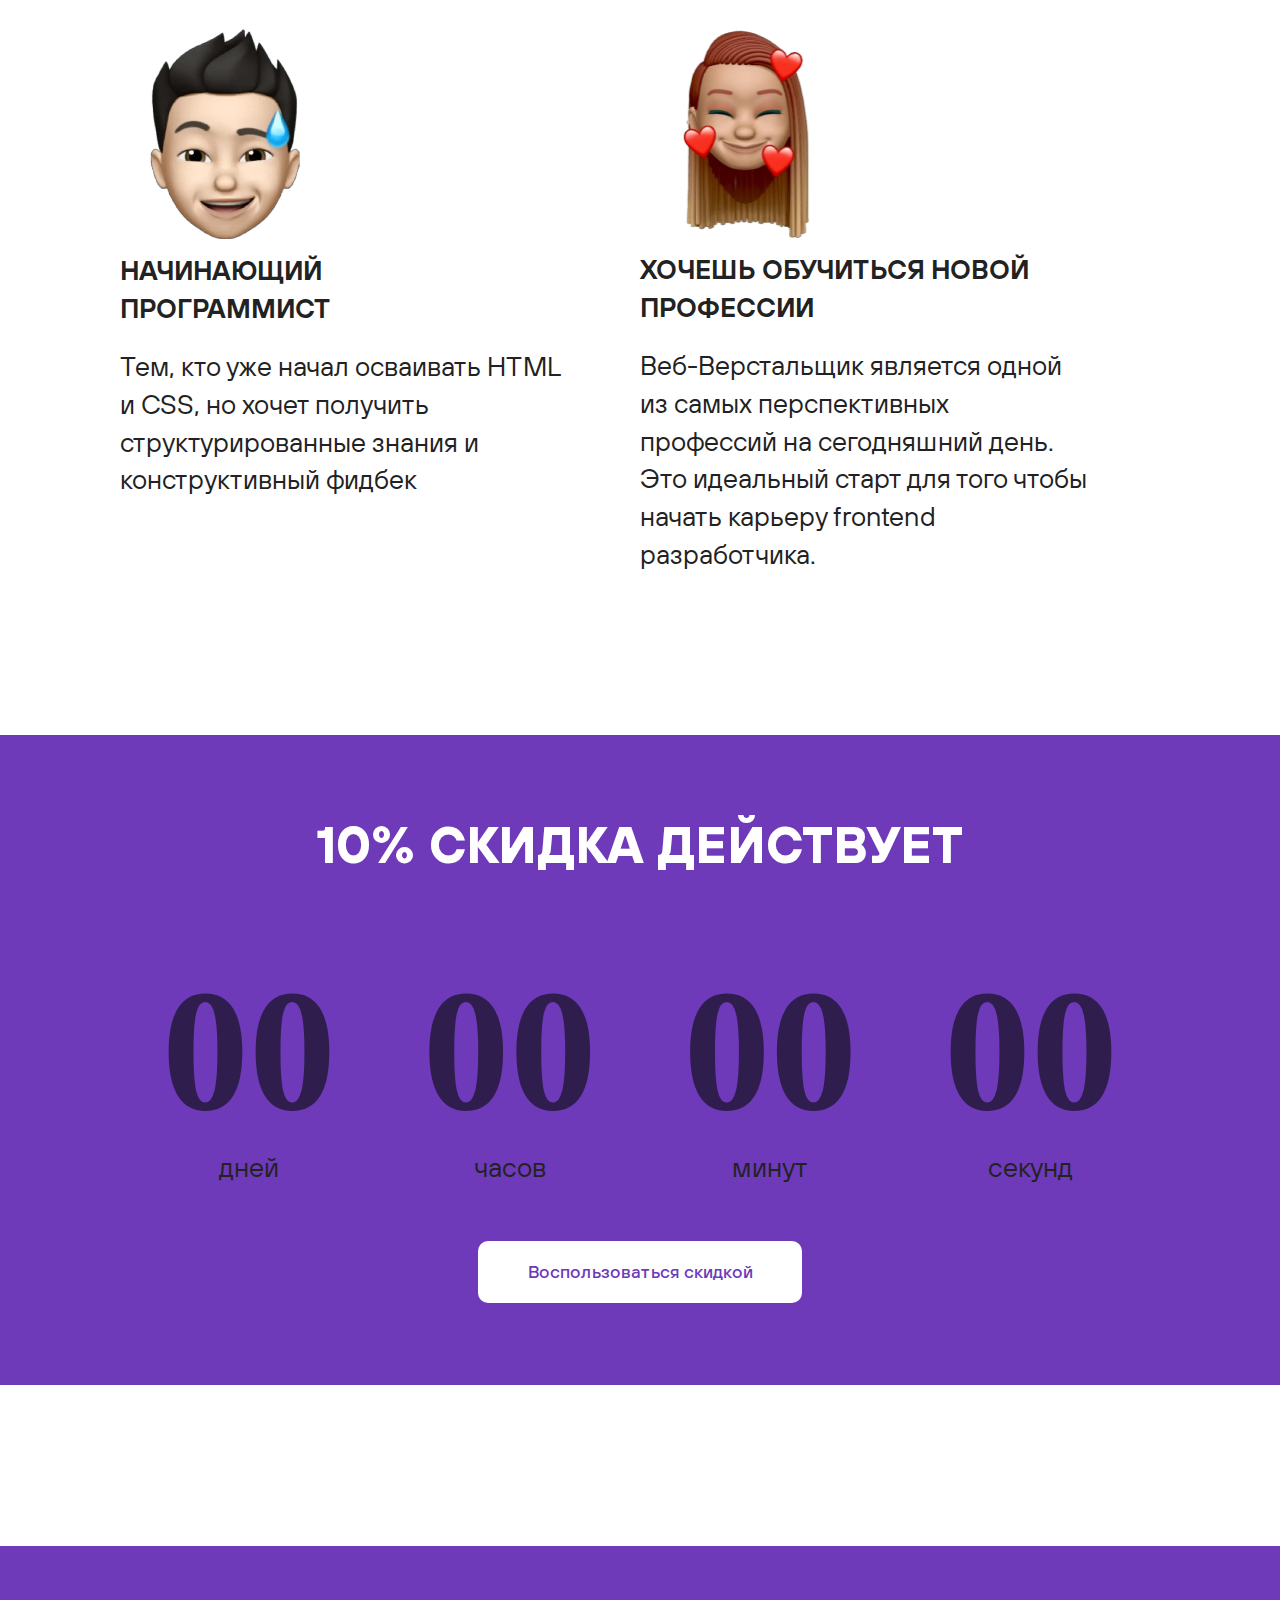
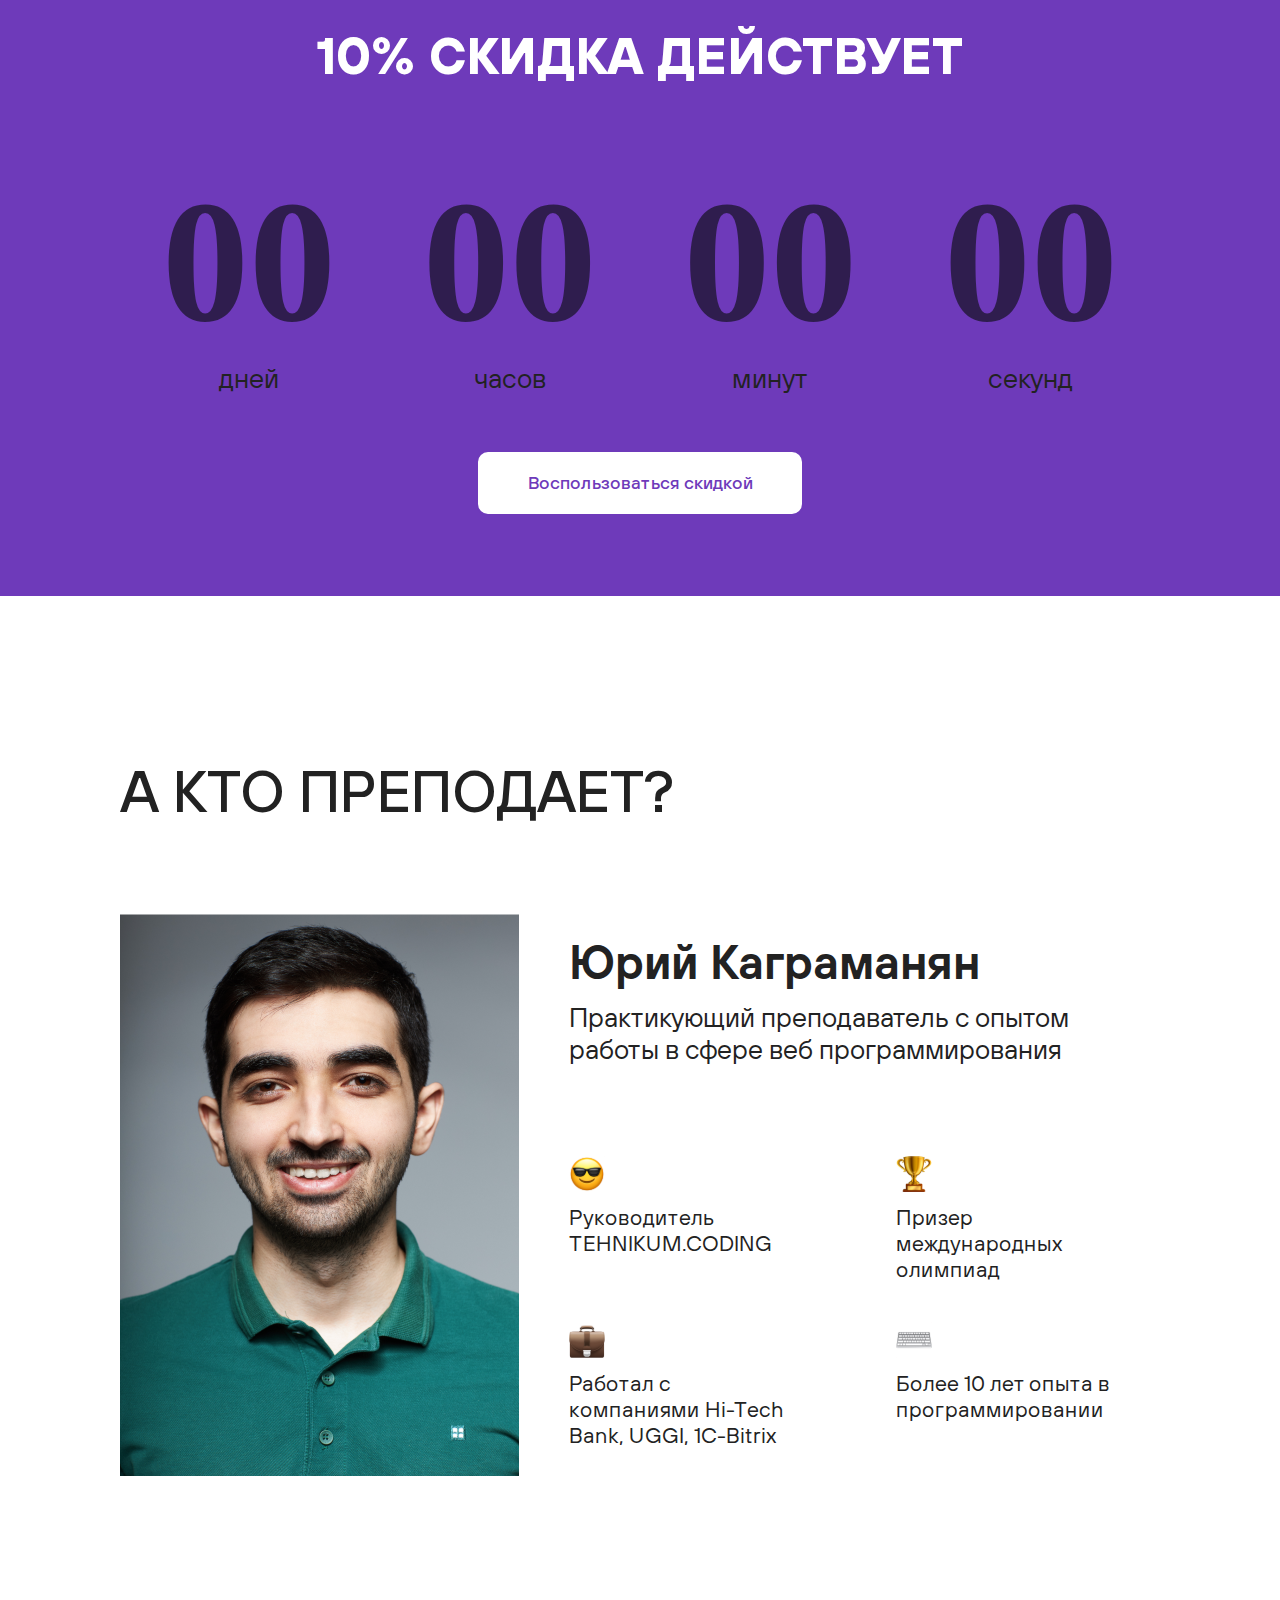
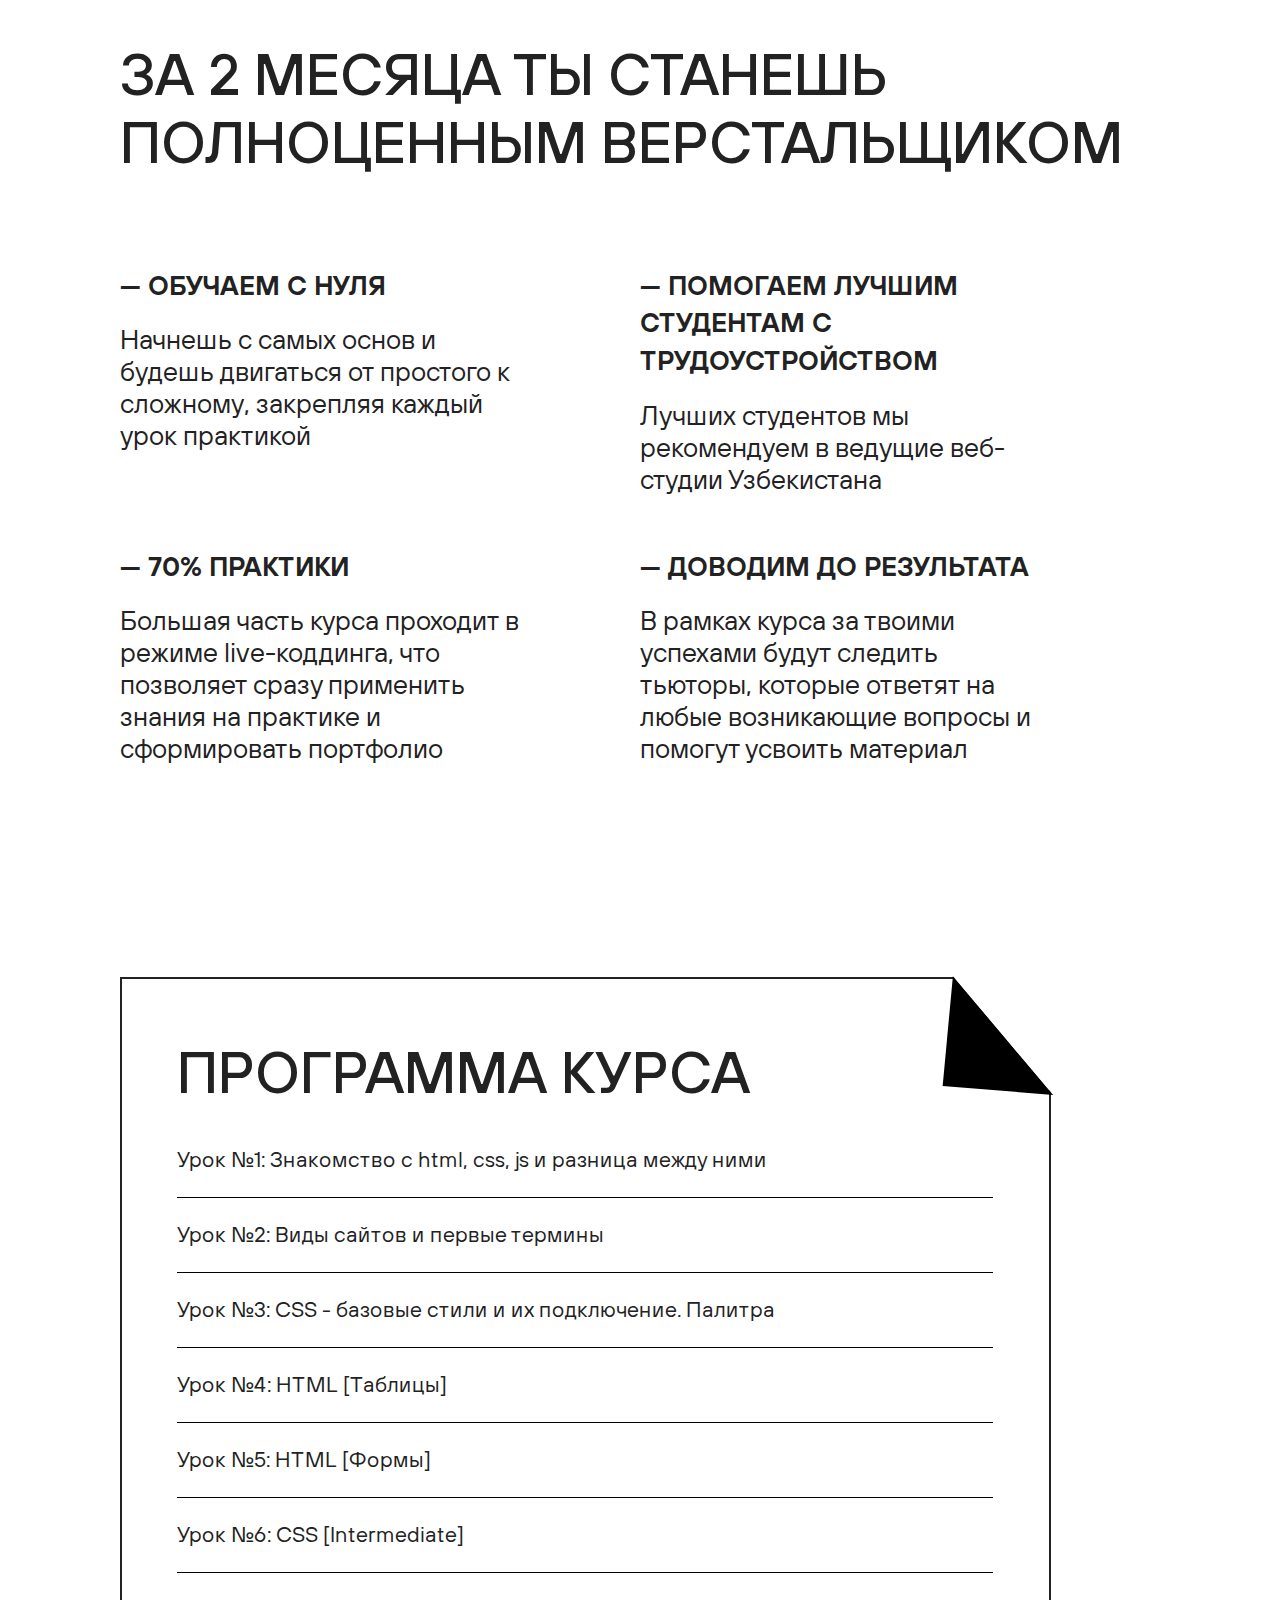
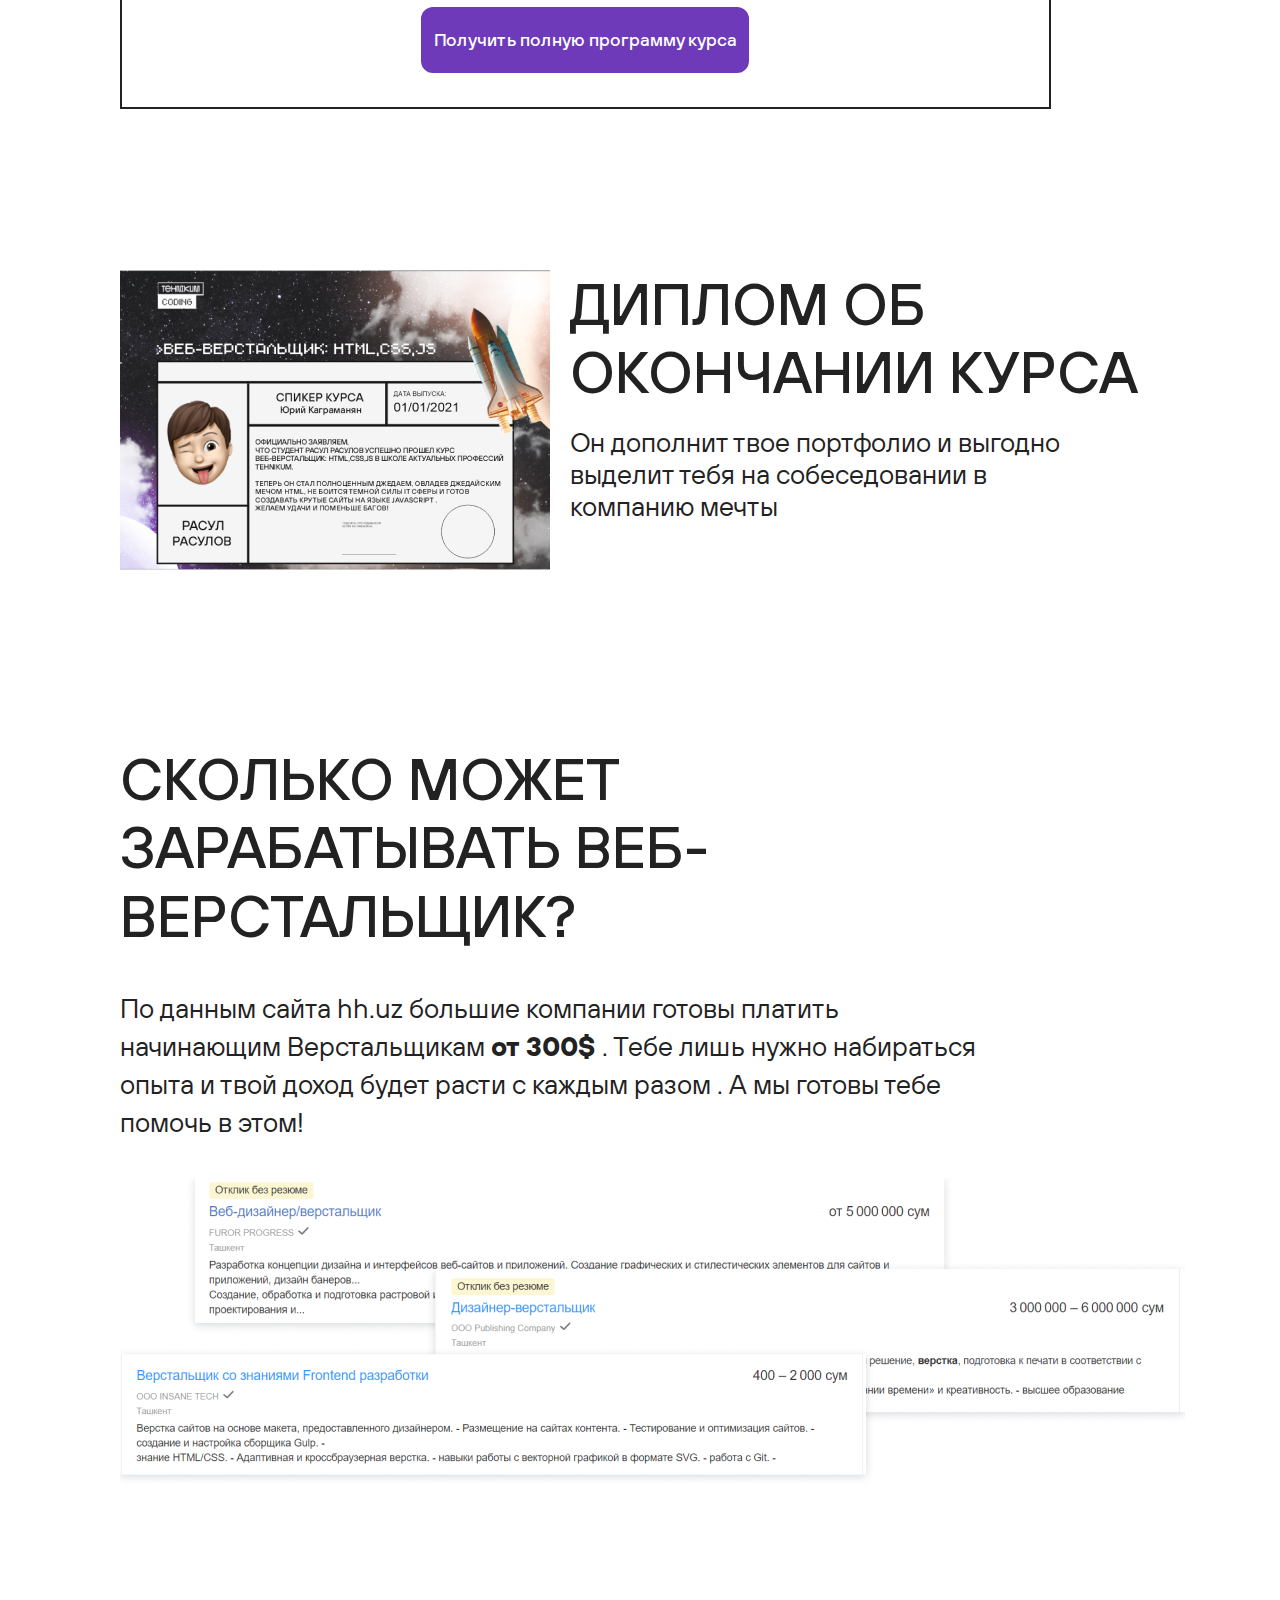
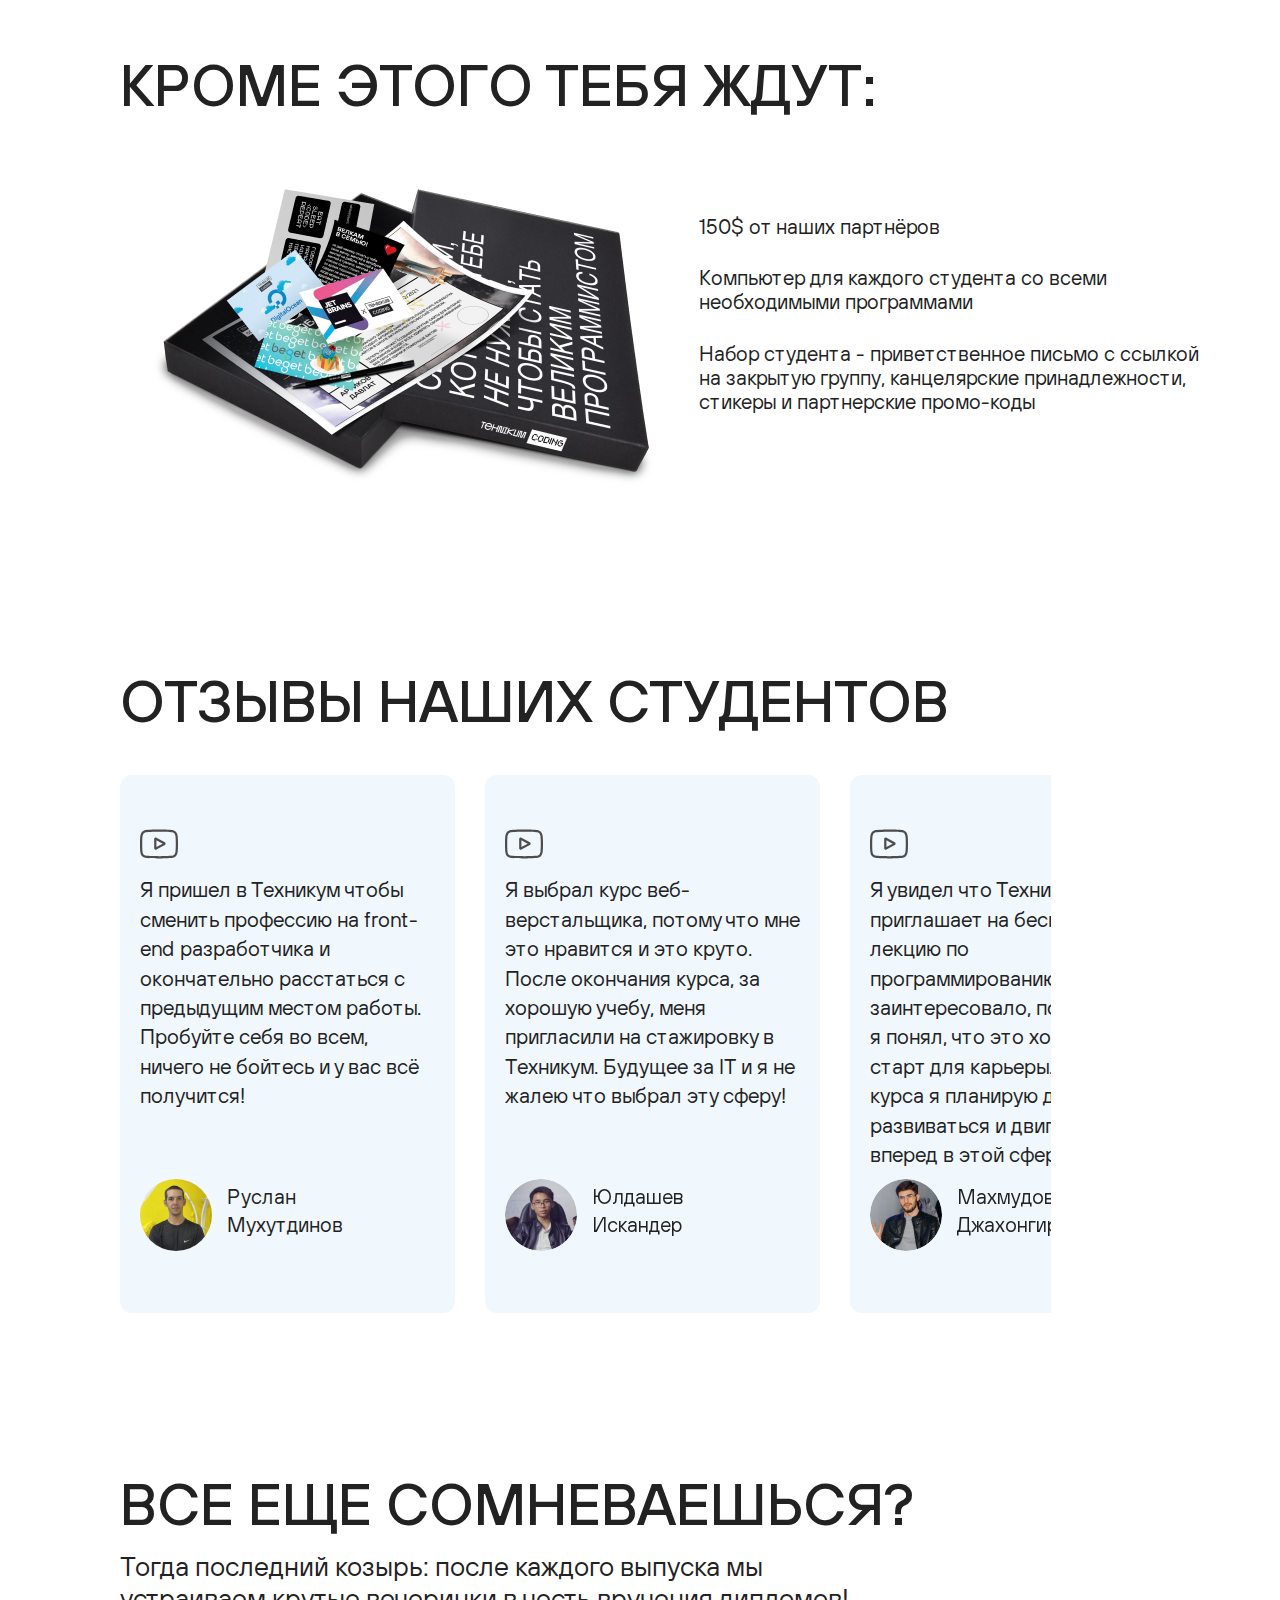
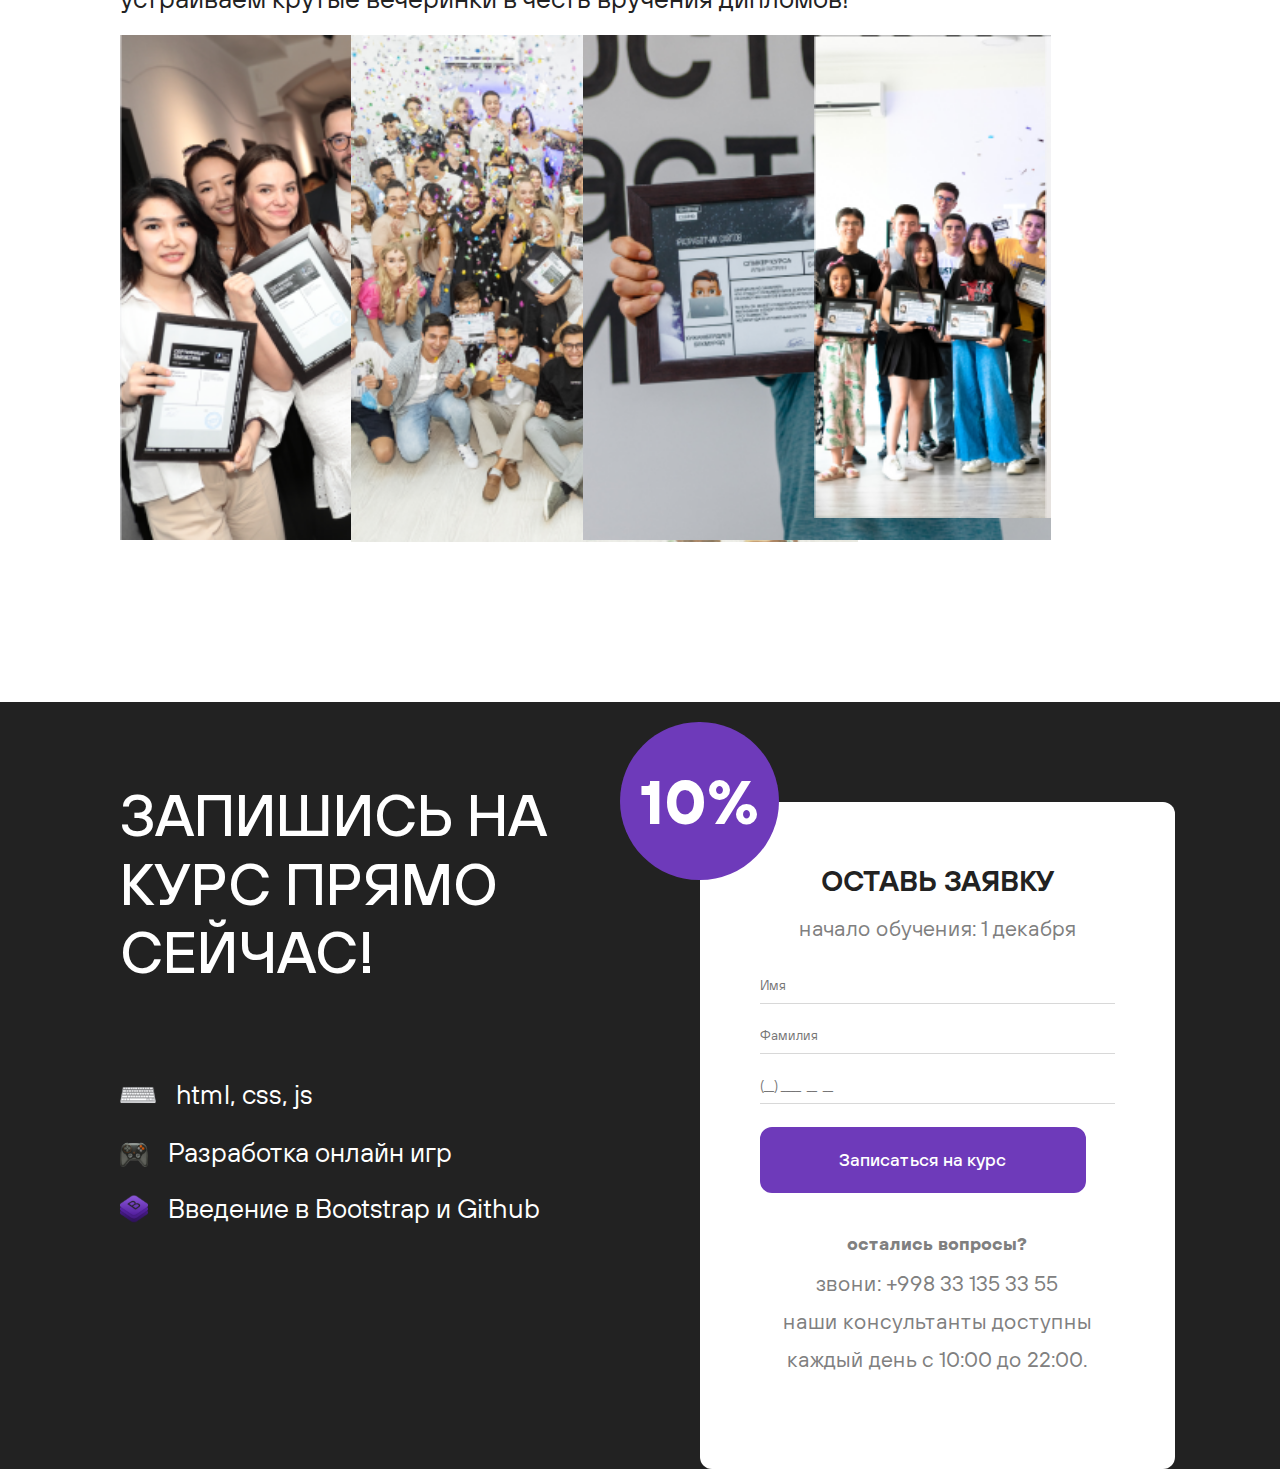
==== commit ef71fd73: "add slayder" ====
--- a/index.html
+++ b/index.html
@@ -5,6 +5,10 @@
     <meta name="viewport" content="width=device-width, initial-scale=1.0" />
     <title>Техникум</title>
     <link rel="stylesheet" href="./fonts/stylesheet.css" />
+    <link
+      rel="stylesheet"
+      href="./splide-4.1.3/splide-4.1.3/dist/css/splide.min.css"
+    />
     <link rel="stylesheet" href="./style.css" />
   </head>
 
@@ -262,46 +266,164 @@
       </div>
     </section>
 
+    <!-- Отзывы наших студентов -->
+    <section class="splide feedback" aria-labelledby="carousel-heading">
+      <h2 class="feedbackTitle">Отзывы наших студентов</h2>
+      <div class="splide__track">
+        <ul class="splide__list">
+          <li class="splide__slide feedbackCard">
+            <div>
+              <img src="./img/icon_youtube.svg" alt="" />
+              <p>
+                Я пришел в Техникум чтобы сменить профессию на front-end
+                разработчика и окончательно расстаться с предыдущим местом
+                работы. Пробуйте себя во всем, ничего не бойтесь и у вас всё
+                получится!
+              </p>
+            </div>
+            <div class="feedbackUser">
+              <img src="./img/ruslan.jpg" alt="" />
+              <h3>Руслан Мухутдинов</h3>
+            </div>
+          </li>
+          <li class="splide__slide feedbackCard">
+            <div>
+              <img src="./img/icon_youtube.svg" alt="" />
+              <p>
+                Я выбрал курс веб-верстальщика, потому что мне это нравится и
+                это круто. После окончания курса, за хорошую учебу, меня
+                пригласили на стажировку в Техникум. Будущее за IT и я не жалею
+                что выбрал эту сферу!
+              </p>
+            </div>
+            <div class="feedbackUser">
+              <img src="./img/iskandar.png" alt="" />
+              <h3>Юлдашев Искандер</h3>
+            </div>
+          </li>
+          <li class="splide__slide feedbackCard">
+            <div>
+              <img src="./img/icon_youtube.svg" alt="" />
+              <p>
+                Я увидел что Техникум всех приглашает на бесплатную лекцию по
+                программированию. Меня это заинтересовало, после лекции я понял,
+                что это хороший старт для карьеры. После курса я планирую дальше
+                развиваться и двигаться вперед в этой сфере.
+              </p>
+            </div>
+            <div class="feedbackUser">
+              <img src="./img/jaxongir.png" alt="" />
+              <h3>Махмудов Джахонгир</h3>
+            </div>
+          </li>
+        </ul>
+      </div>
+    </section>
+    <script>
+      document.addEventListener("DOMContentLoaded", function () {
+        var splide = new Splide(".splide.feedback", {
+          perPage: 3,
+          rewind: true,
+          arrows: false,
+          // autoWidth: true,
+          // overflow: true,
+          gap: "30px",
+          breakpoints: {
+            900: {
+              perPage: 1,
+            },
+          },
+        });
+        splide.mount();
+      });
+    </script>
+
+    <!-- Все еще сомневаешься?  -->
+      <section class="splide finishing" aria-labelledby="carousel-heading">
+        <h2 class="finishingTitle">Все еще сомневаешься?</h2>
+        <p class="finishingInfo">
+          Тогда последний козырь: после каждого выпуска мы устраиваем крутые
+          вечеринки в честь вручения дипломов!
+        </p>
+
+        <div class="splide__track">
+          <ul class="splide__list">
+            <li class="splide__slide finishingCard">
+              <img src="./img/Rectangle 76.png" alt="" />
+            </li>
+            <li class="splide__slide finishingCard">
+              <img src="./img/JM_photo_101 1.png" alt="" />
+            </li>
+            <li class="splide__slide finishingCard">
+              <img src="./img/JM_photo_153.png" alt="" />
+            </li>
+            <li class="splide__slide finishingCard">
+              <img src="./img/JM_photo_153 (1).png" alt="" />
+            </li>
+            <li class="splide__slide finishingCard">
+              <img src="./img/JM_photo_153 (2).png" alt="" />
+            </li>
+          </ul>
+        </div>
+    </section>
+    <script>
+      document.addEventListener("DOMContentLoaded", function () {
+        var splide = new Splide(".splide.finishing", {
+          perPage: 5,
+          rewind: true,
+          arrows: false,
+          gap: "26px",
+          breakpoints: {
+            900: {
+              perPage: 1,
+            },
+          },
+        });
+        splide.mount();
+      });
+    </script>
+
     <footer>
       <div class="footerLeft">
         <h2>запишись на курс прямо сейчас!</h2>
         <div class="infoLetf">
           <div>
-          <img src="./img/Icon_keyboard.svg" alt="" />
-          <p>html, css, js</p>
-        </div>
-        <div>
-          <img src="./img/icon_game_bot.svg" alt="" />
-          <p>Разработка онлайн игр</p>
-        </div>
-        <div>
-          <img src="./img/icon_database.svg" alt="" />
-          <p>Введение в Bootstrap и Github</p>
-        </div>
-      </div>
-    </div>
-
-    <div class="footerRight">
-      <div class="footerForm">
-        <div class="sale">10%</div>
-        <h3>оставь заявку</h3>
-        <p>начало обучения: 1 декабря</p>
-        <form action="">
-          <input type="text" placeholder="Имя" />
-          <input type="text" placeholder="Фамилия" />
-          <input type="text" placeholder="(__) ____  __  __" />
-          <button class="primary">Записаться на курс</button>
-          <span>Остались вопросы?</span>
-          <p>
-            Звони: +998 33 135 33 55 <br>
-             Наши консультанты доступны <br>
-             каждый день с 10:00 до 22:00.
-          </p>
-        </form>
-      </div>
-    </div>
+            <img src="./img/Icon_keyboard.svg" alt="" />
+            <p>html, css, js</p>
+          </div>
+          <div>
+            <img src="./img/icon_game_bot.svg" alt="" />
+            <p>Разработка онлайн игр</p>
+          </div>
+          <div>
+            <img src="./img/icon_database.svg" alt="" />
+            <p>Введение в Bootstrap и Github</p>
+          </div>
+        </div>
+      </div>
+
+      <div class="footerRight">
+        <div class="footerForm">
+          <div class="sale">10%</div>
+          <h3>оставь заявку</h3>
+          <p>начало обучения: 1 декабря</p>
+          <form action="">
+            <input type="text" placeholder="Имя" />
+            <input type="text" placeholder="Фамилия" />
+            <input type="text" placeholder="(__) ____  __  __" />
+            <button class="primary">Записаться на курс</button>
+            <span>Остались вопросы?</span>
+            <p>
+              Звони: +998 33 135 33 55 <br />
+              Наши консультанты доступны <br />
+              каждый день с 10:00 до 22:00.
+            </p>
+          </form>
+        </div>
+      </div>
     </footer>
 
+    <script src="./splide-4.1.3/splide-4.1.3/dist/js/splide.min.js"></script>
     <script src="./main.js"></script>
   </body>
 </html>
--- a/style.css
+++ b/style.css
@@ -257,6 +257,72 @@
   }
 }
 
+/*Отзывы наших студентов*/
+.feedbackTitle{
+ margin-bottom:  calc(2.2vw + 11.681px);/*40-20*/
+}
+.feedbackCard{
+  width: 335px !important;
+  /* overflow: visible; Убедитесь, что содержимое не скрывается */
+  padding: 50px 20px !important;
+  background-color: #F0F7FD;
+  border-radius: 12px;
+  display: flex;
+  flex-direction: column;
+  justify-content: space-between;
+
+}
+.feedbackCard img:nth-child(1){
+  margin-bottom: 12px;
+}
+.feedbackCard div p{
+  font-size: 21px;
+  line-height: 29.4px;
+  /* margin-bottom: 40px; */
+}
+.feedbackUser{
+  display: flex;
+  align-items:center;
+  gap: 0 15px;
+  margin-top: 10px;
+}
+.feedbackUser img{
+  border-radius: 50%;
+}
+.feedbackUser h3{
+  width: 169px;
+  font-weight: 400;
+  line-height: 28px; /*29.4-27*/
+  font-size: calc(0.3vw + 16.752px); /*21-18*/
+}
+
+/* Все еще сомневаешься? */
+.finishingTitle{
+  font-size: calc(2.7vw + 24px); /*58-34*/
+  width: calc(58.3vw + 108.8px); /*855-328*/
+  margin-bottom: 16px;
+  line-height: calc(2.3vw + 31.232px); /*61.25-40.05*/
+}
+.finishingInfo{
+font-size: calc(1vw + 14.257px); /*27-18*/
+width: calc(46.5vw + 153px); /*723-328*/
+margin-bottom: 20px;
+}
+.finishingCard{
+  display: flex;
+  flex-direction: column;
+  justify-content: space-between;
+}
+.finishingCard img{
+  width: 507px;
+}
+.finishing .splide__list {
+  display: flex;
+  flex-wrap: nowrap;
+  overflow: hidden; /* Обрезает содержимое за пределами контейнера */
+  gap: 40px; /* Установите отступ между слайдами */
+}
+
 /*а кто преподает?*/
 .legendText {
   margin-bottom: calc(5.5vw + 19px);
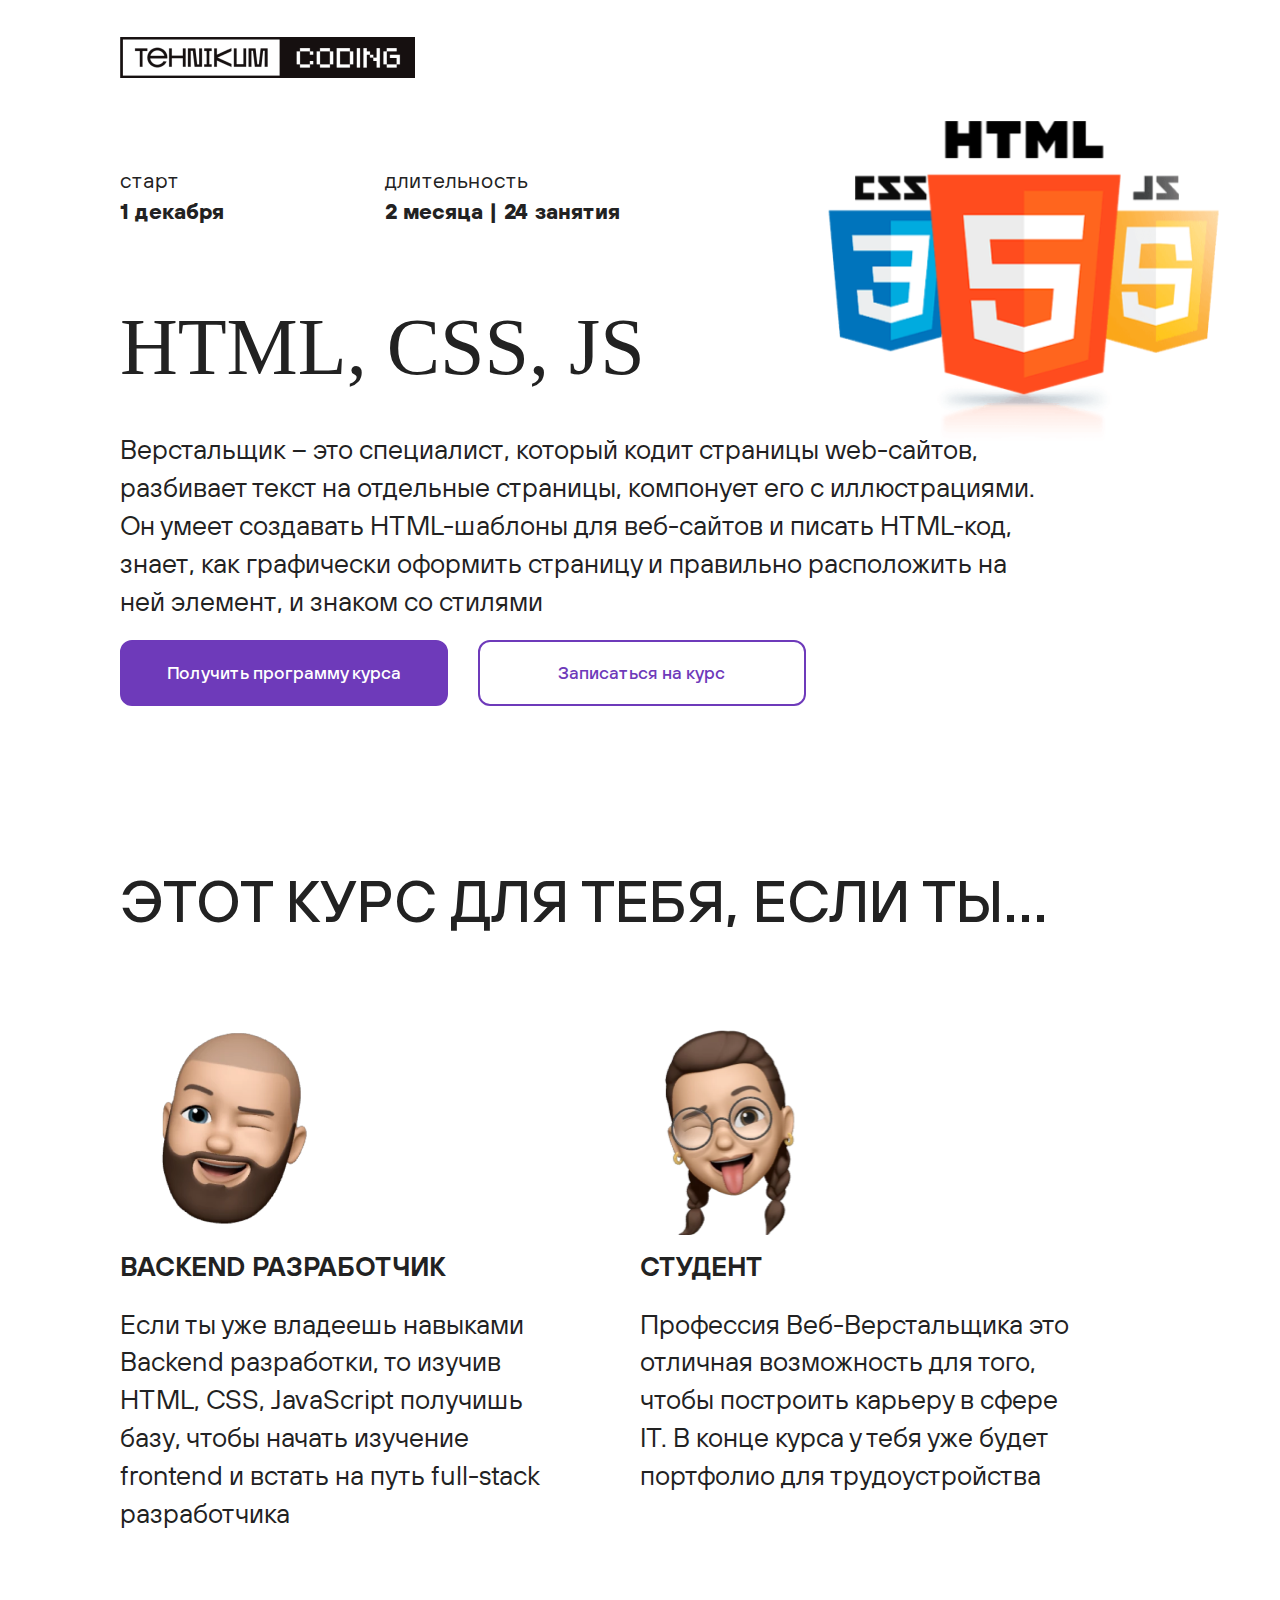
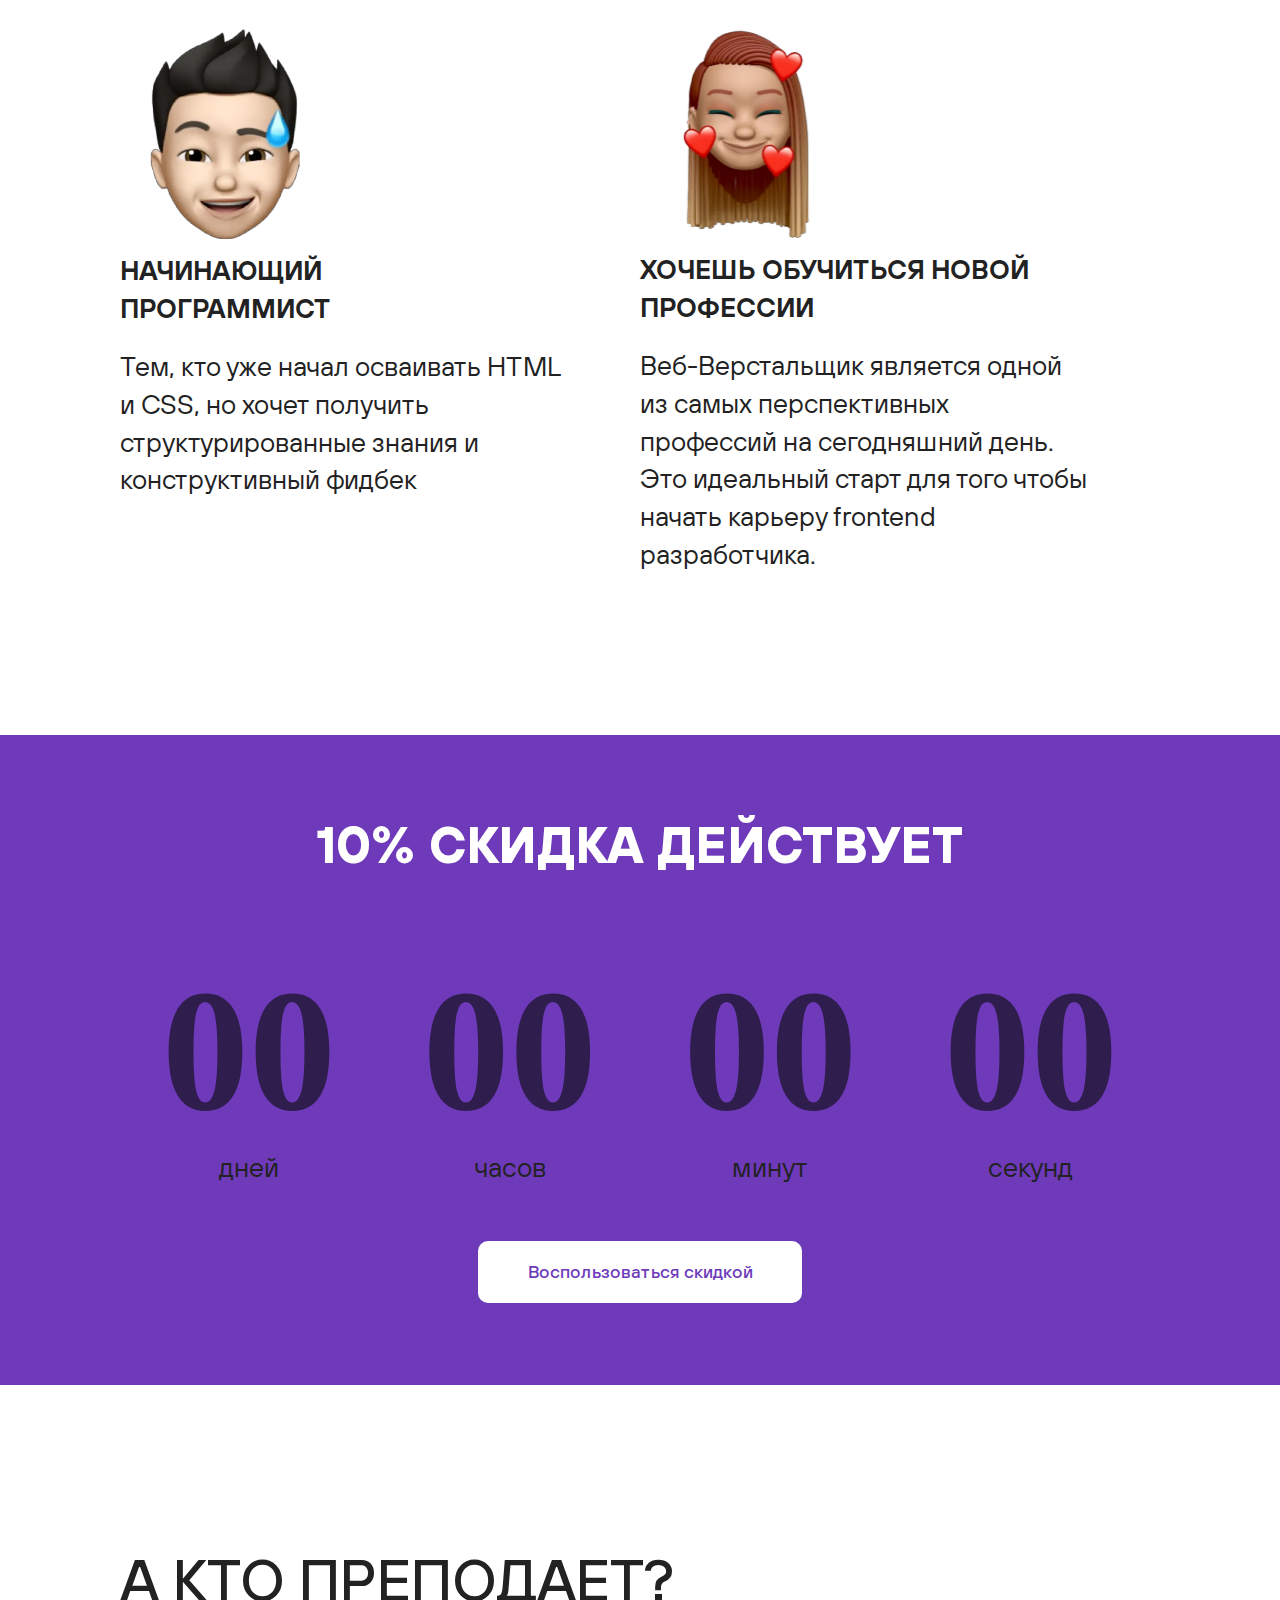
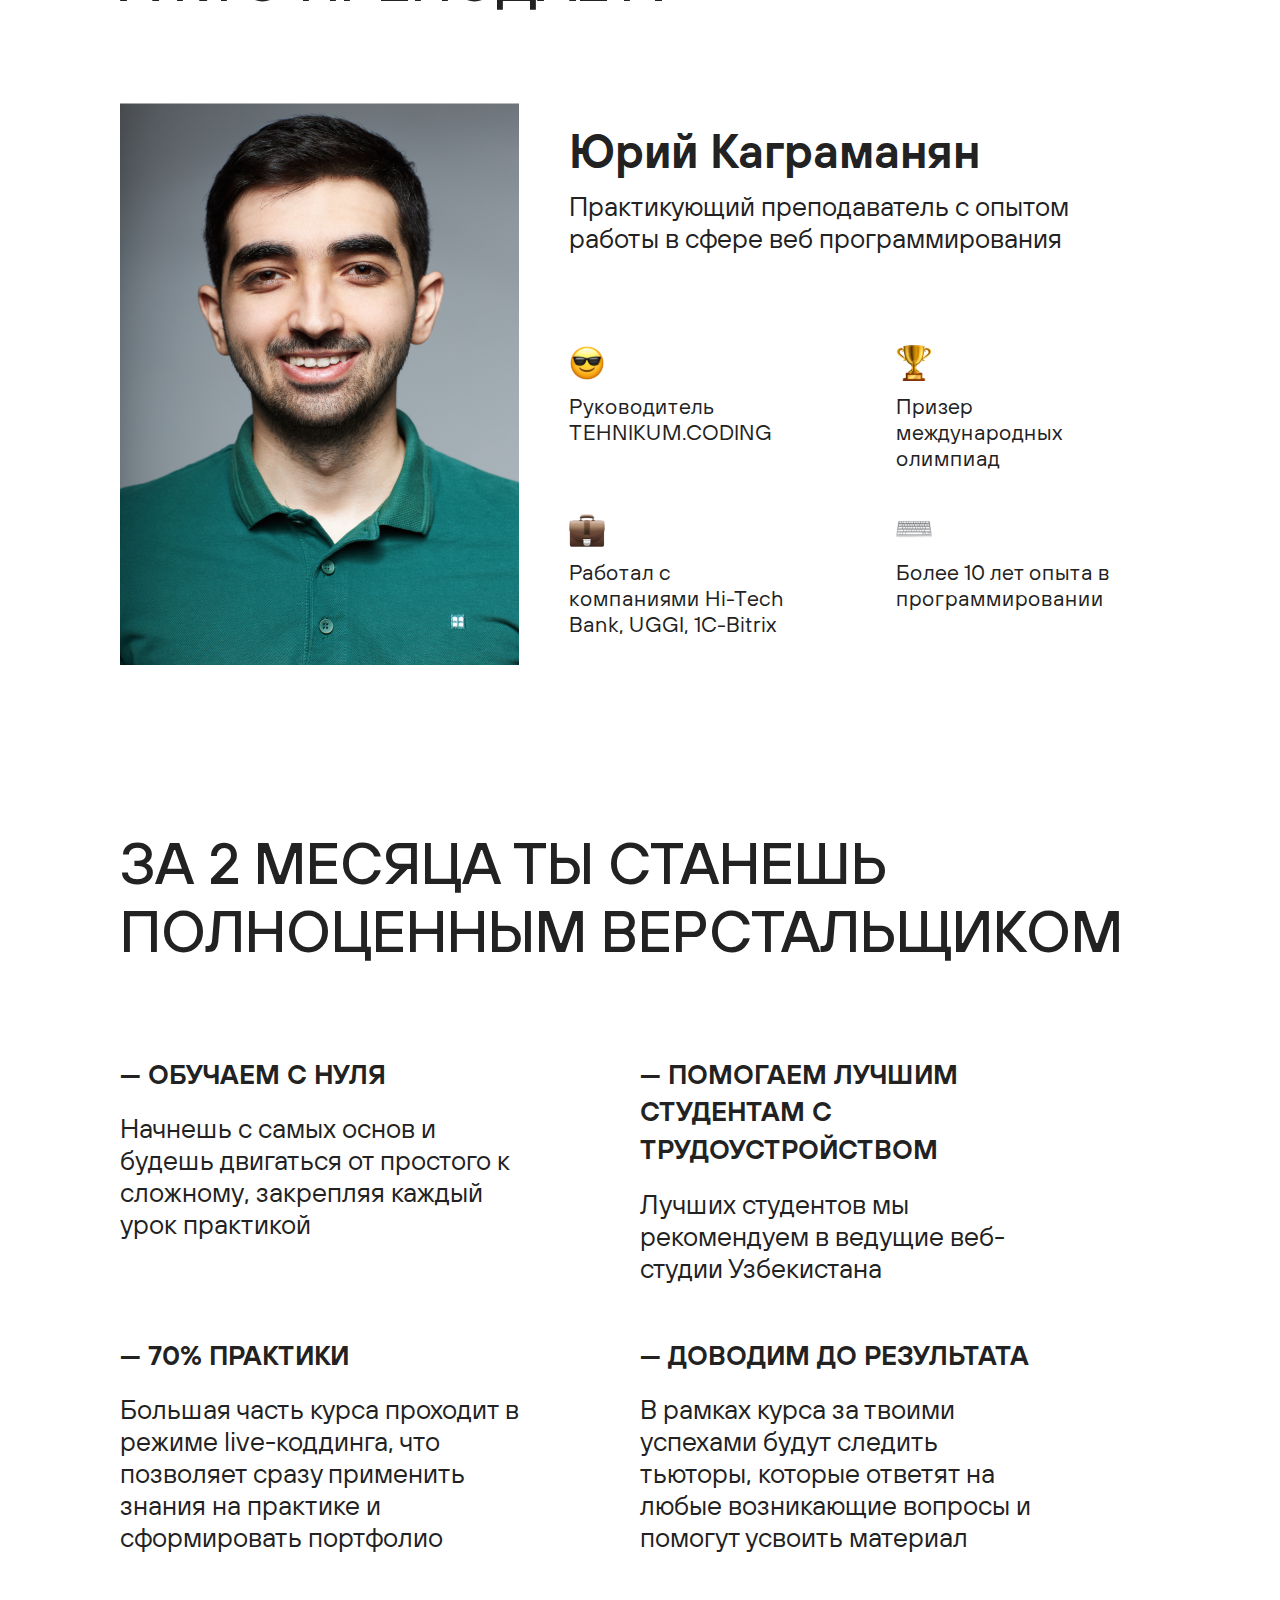
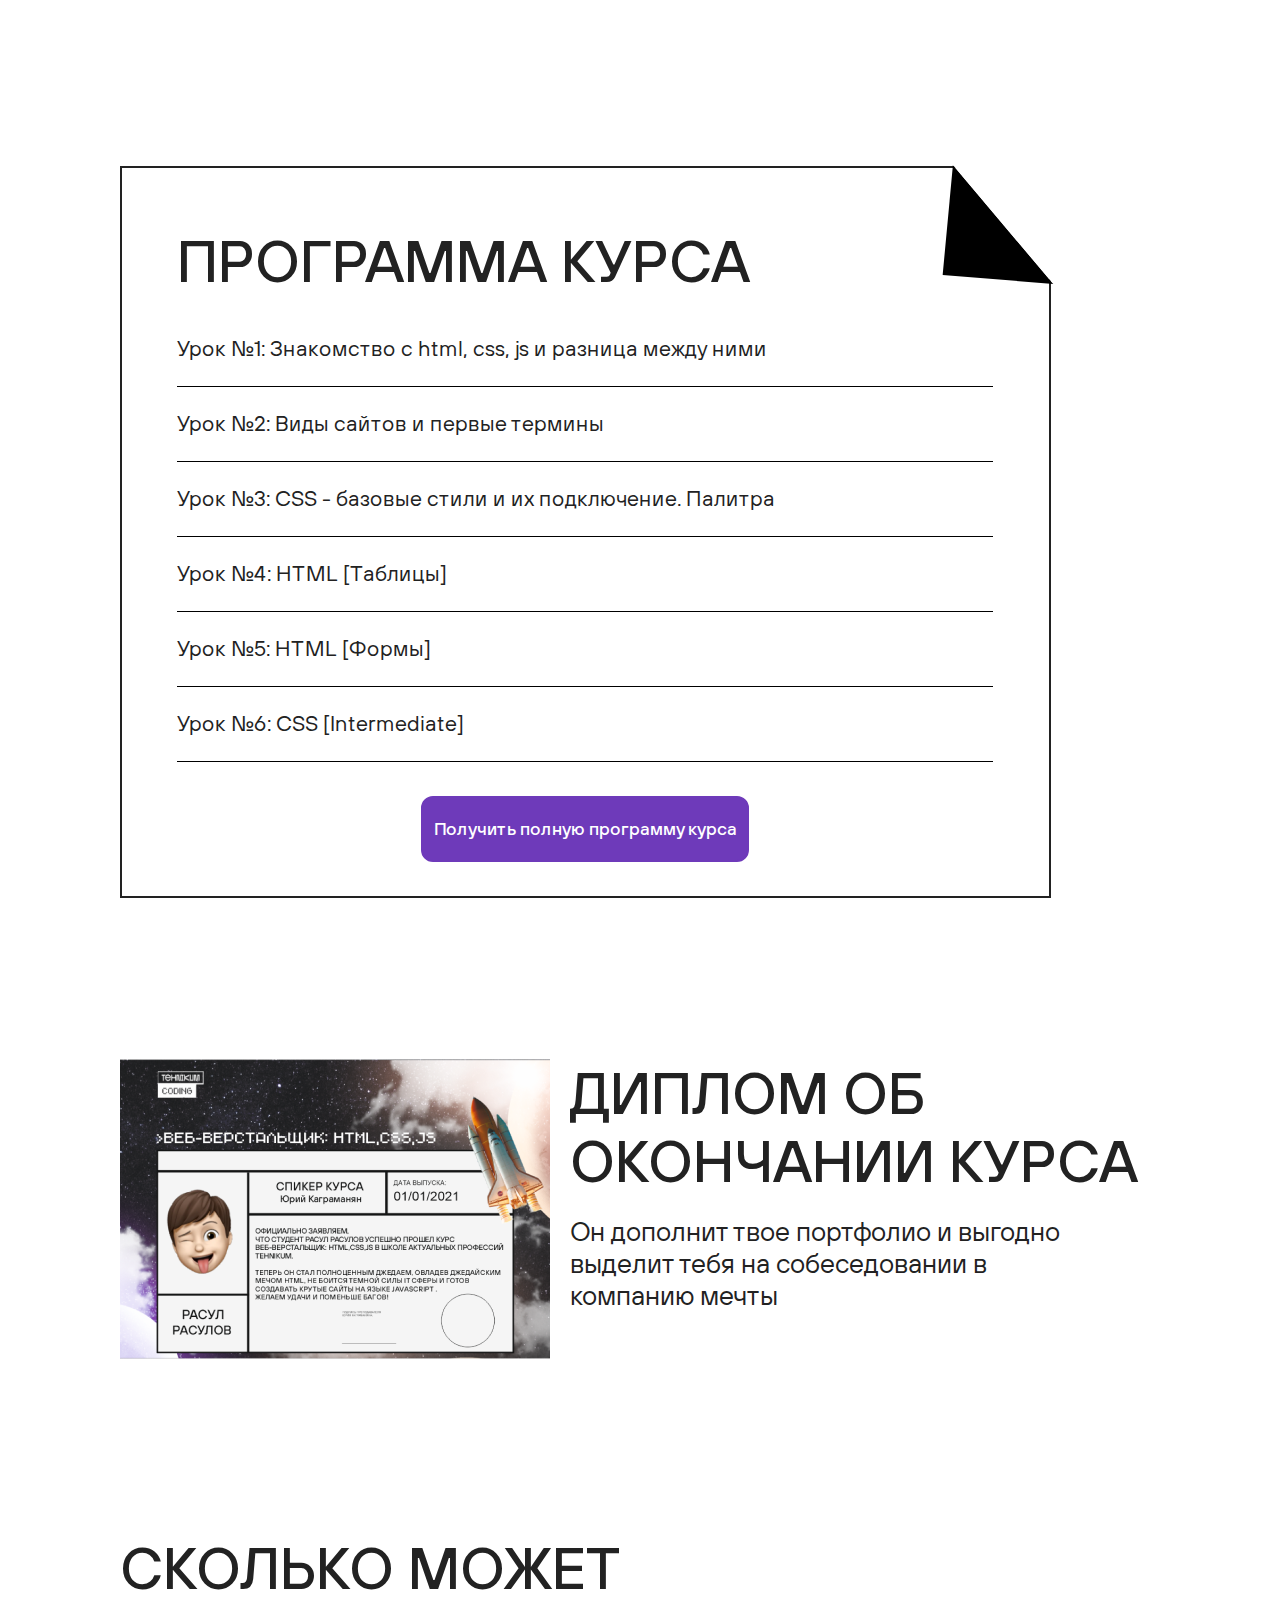
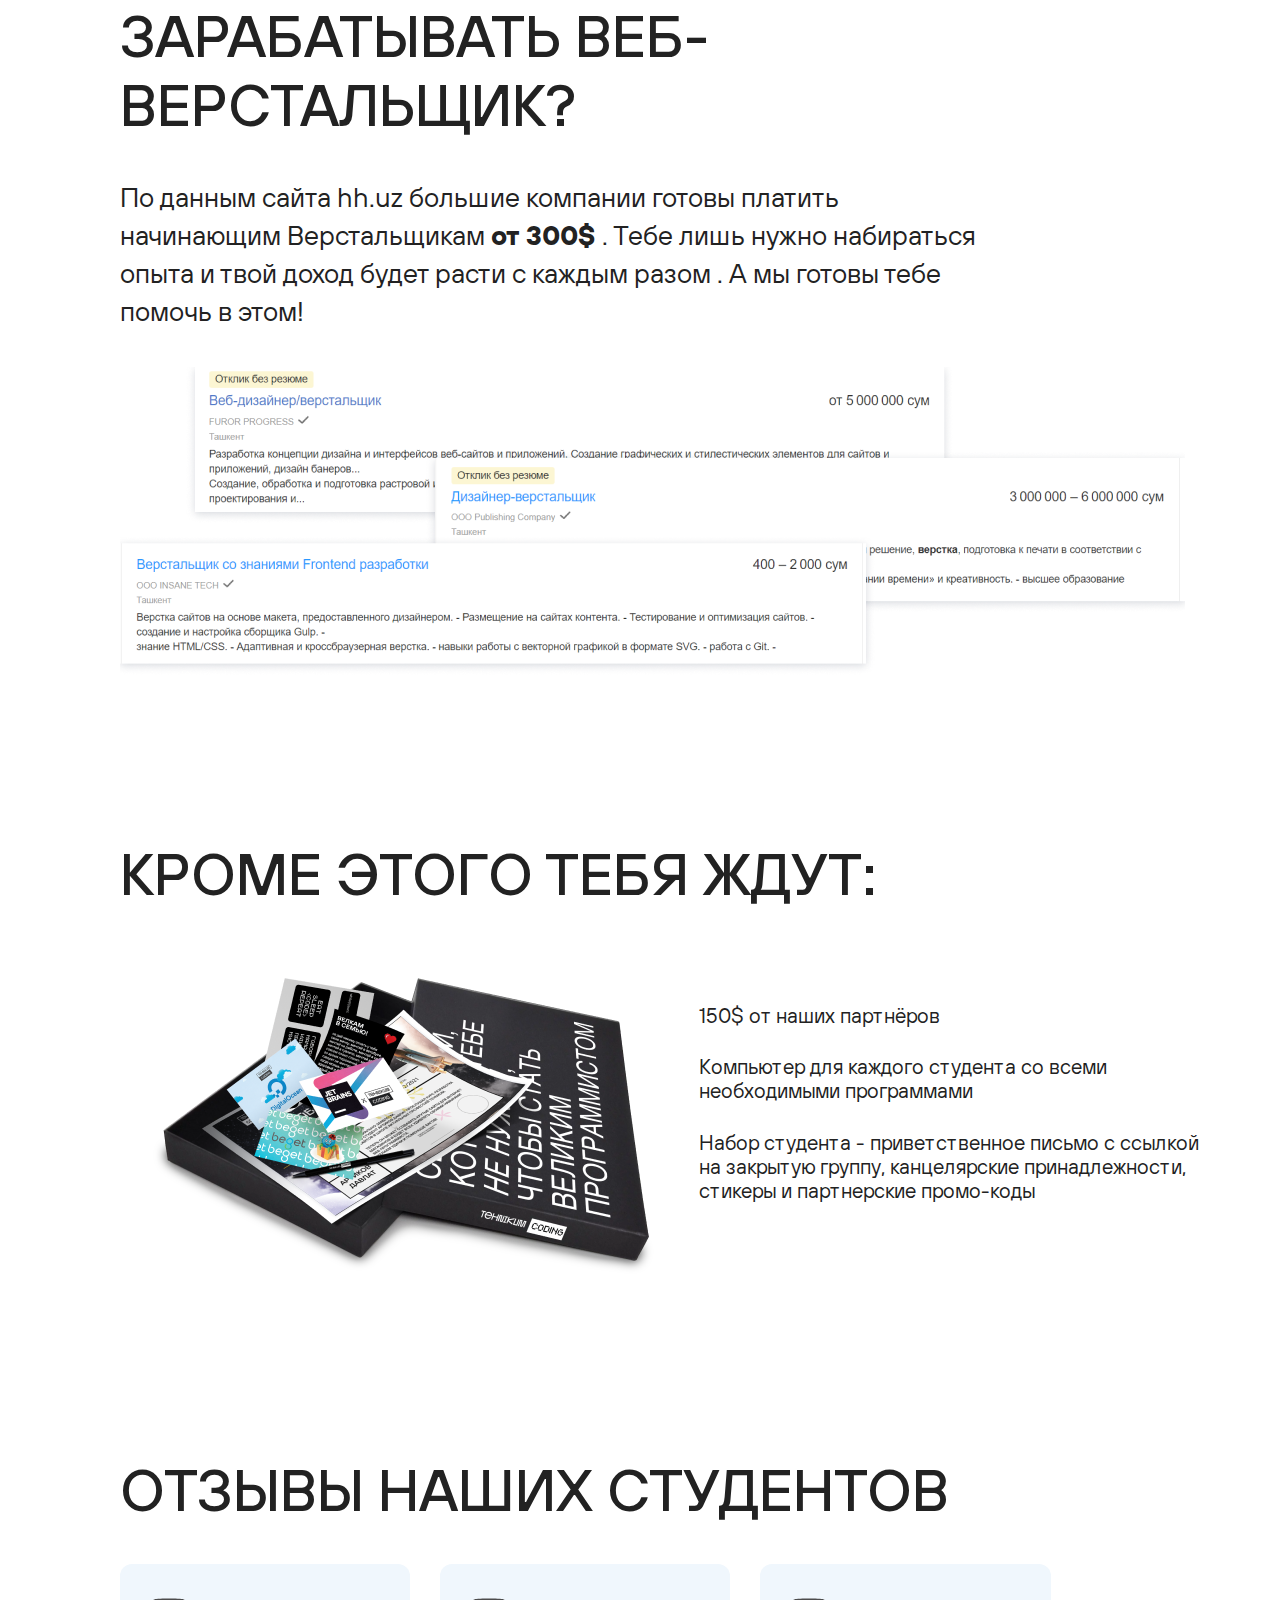
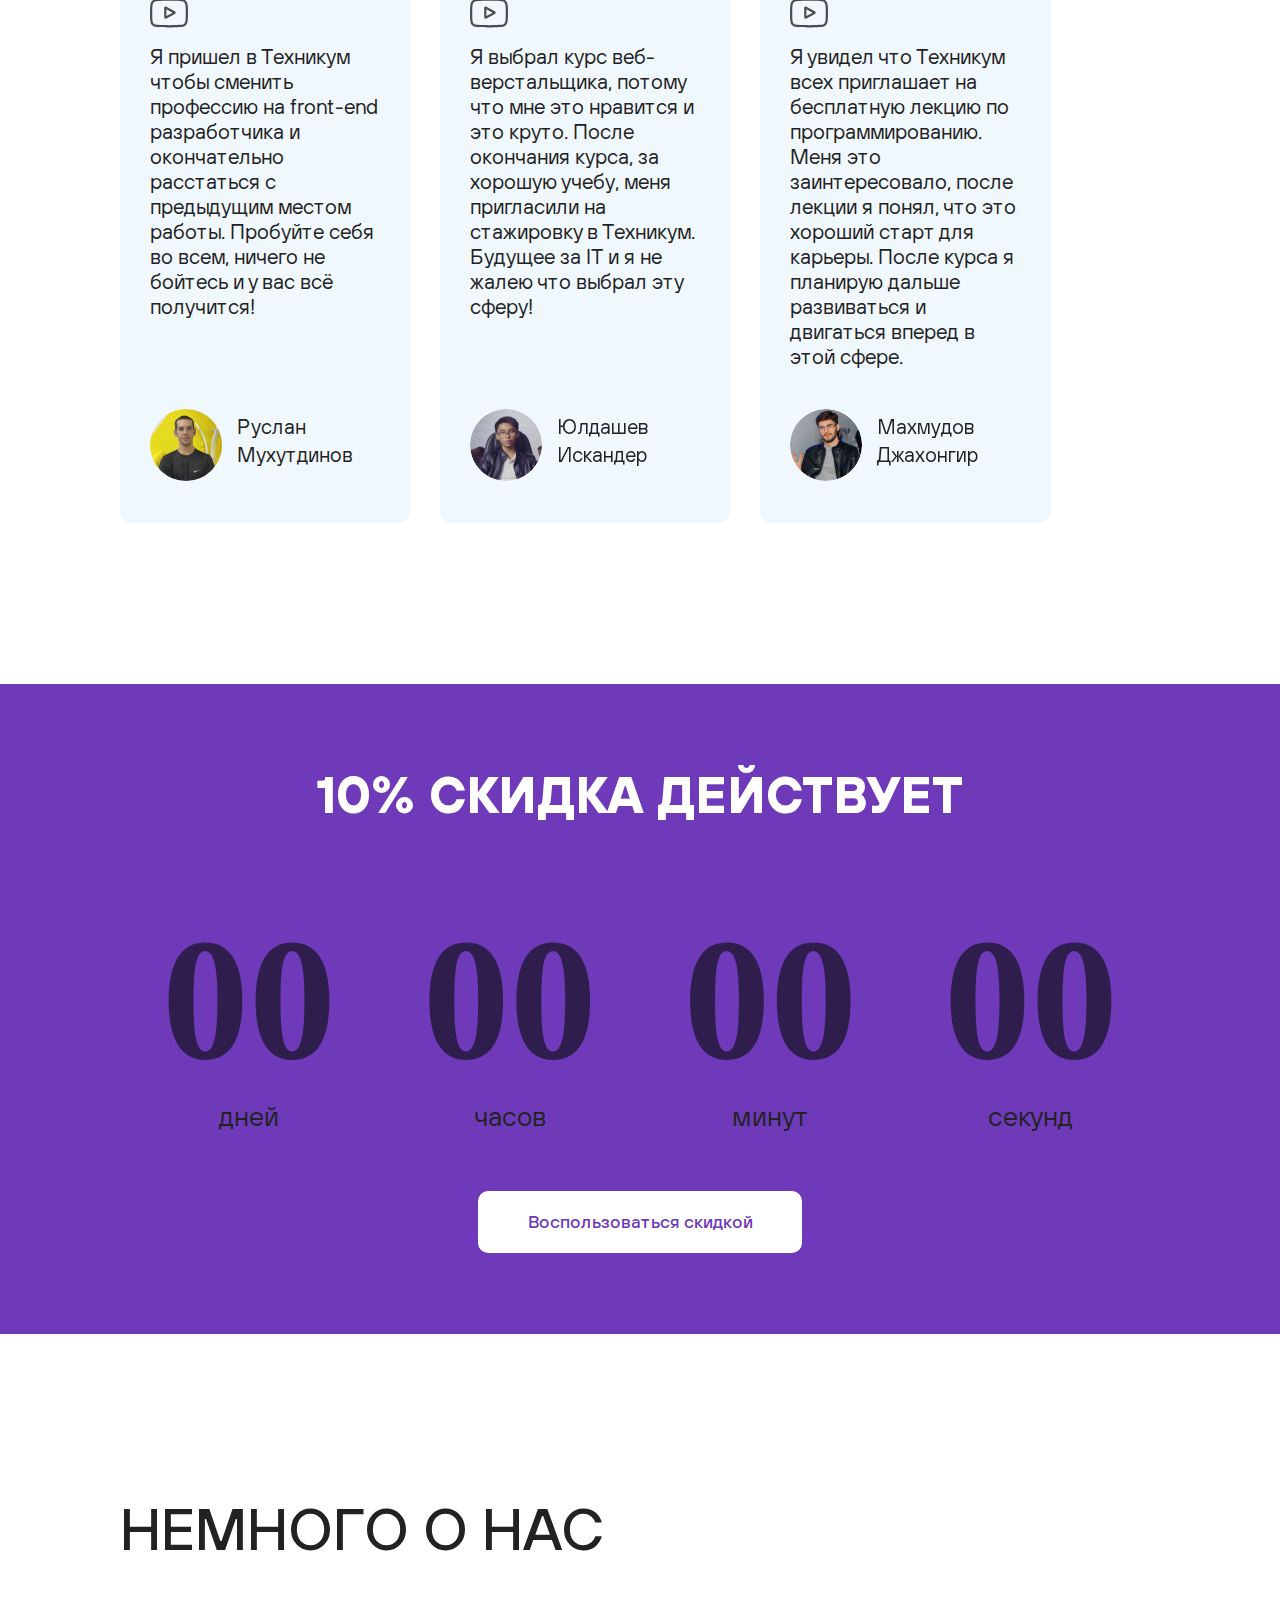
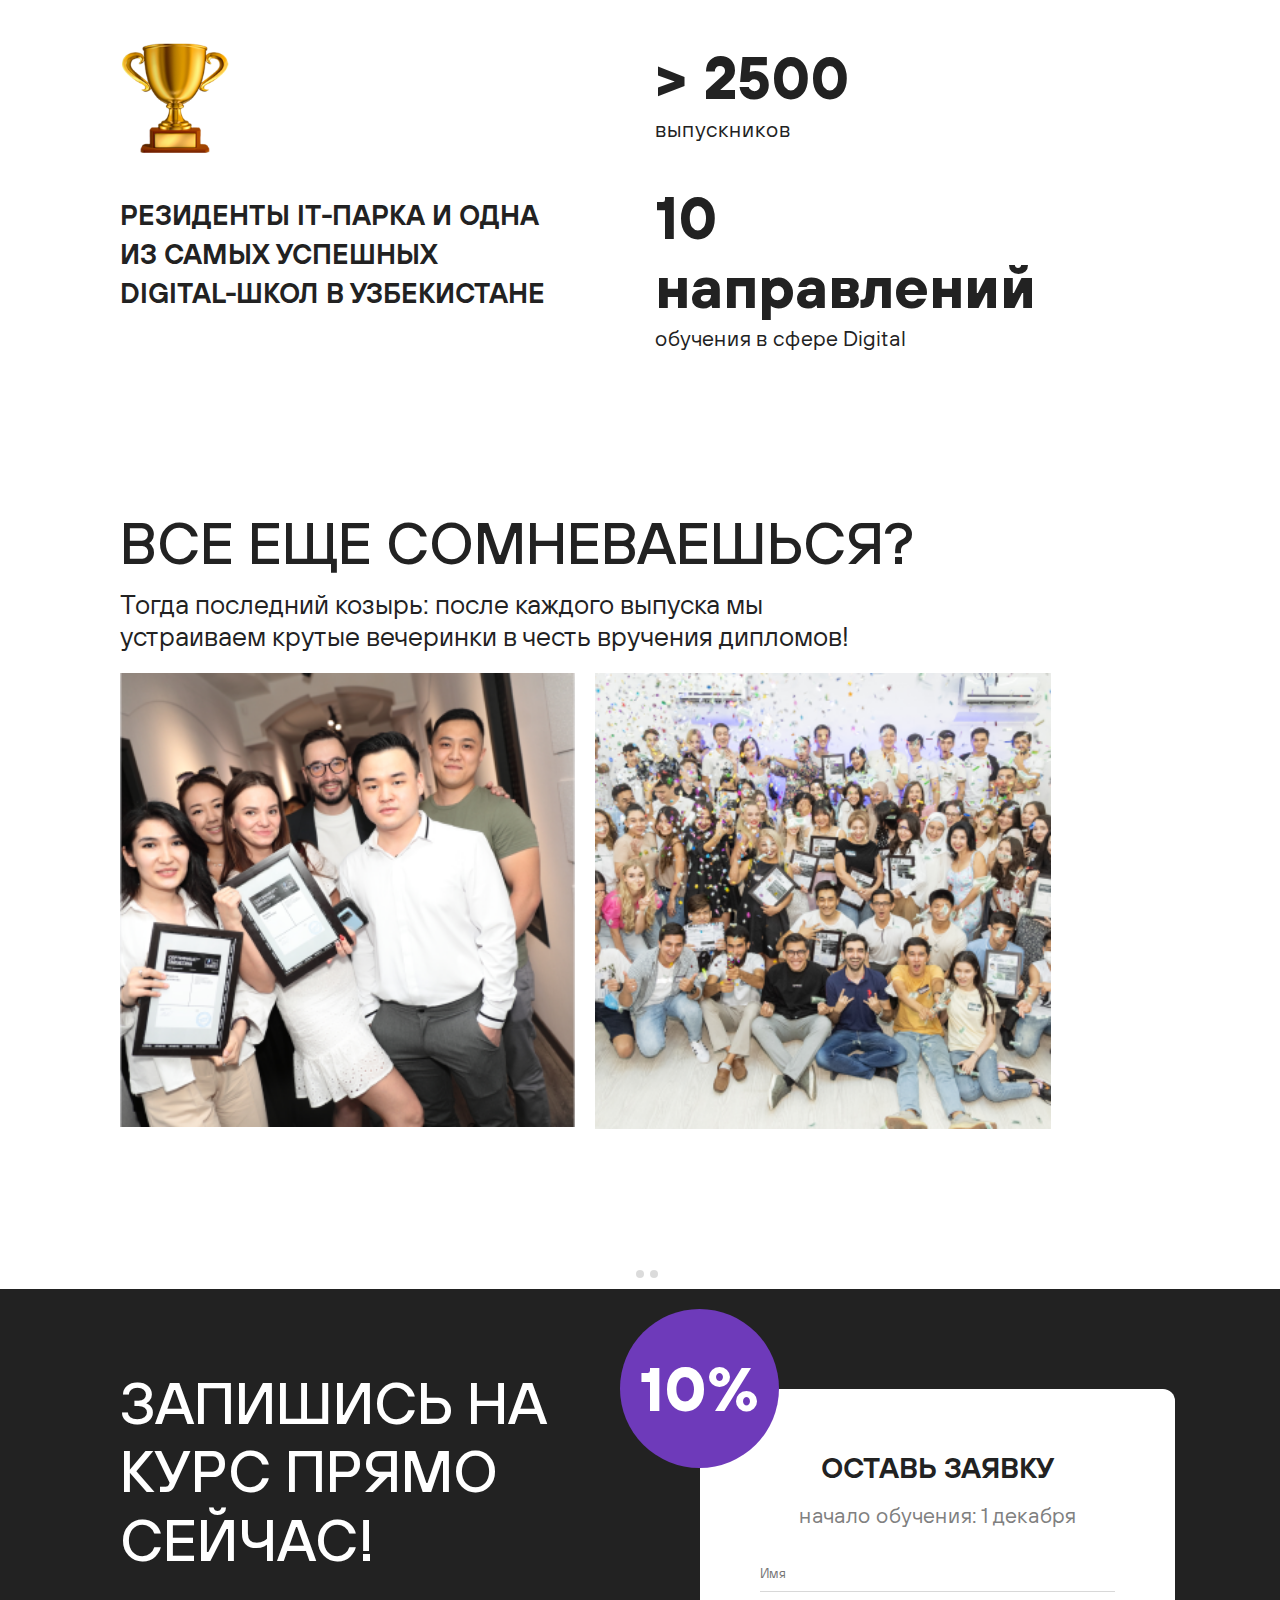
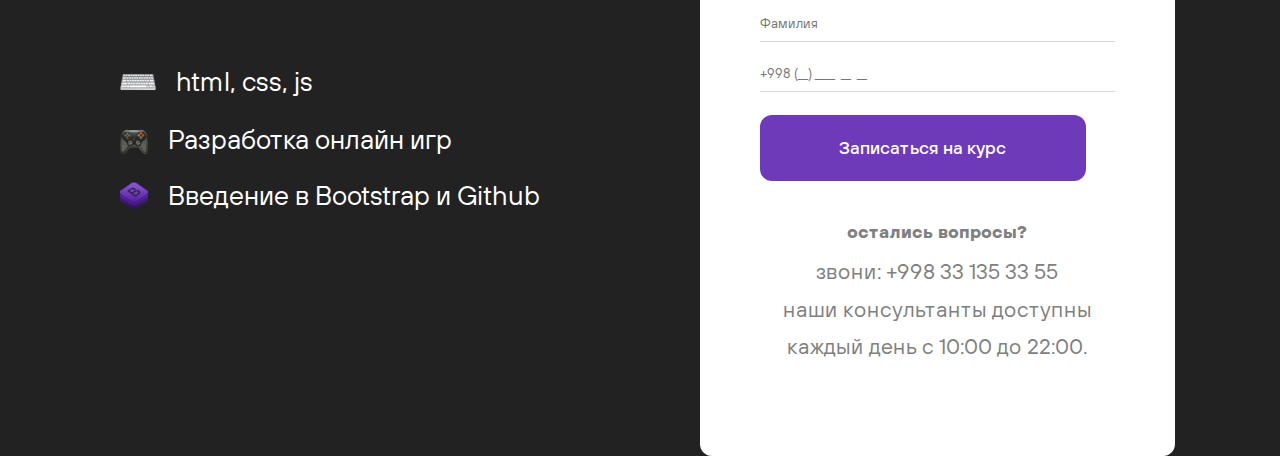
==== commit d5c00eba: "make all section" ====
--- a/index.html
+++ b/index.html
@@ -86,30 +86,6 @@
       <h3 class="saleTitel">10% скидка действует</h3>
       <div class="saleTimeContainer">
         <div class="saleTimerCards" id="timeFirst">
-          <h4 class="time">00</h4>
-          <span>дней</span>
-        </div>
-        <div class="saleTimerCards">
-          <h4 class="time">00</h4>
-          <span>часов</span>
-        </div>
-        <div class="saleTimerCards">
-          <h4 class="time">00</h4>
-          <span>минут</span>
-        </div>
-        <div class="saleTimerCards">
-          <h4 class="time">00</h4>
-          <span>секунд</span>
-        </div>
-      </div>
-      <button class="secondary">Воспользоваться скидкой</button>
-    </section>
-
-    <!-- таймер -->
-    <section class="saleTimer" id="timerSecond">
-      <h3 class="saleTitel">10% скидка действует</h3>
-      <div class="saleTimeContainer">
-        <div class="saleTimerCards">
           <h4 class="time">00</h4>
           <span>дней</span>
         </div>
@@ -319,6 +295,127 @@
         </ul>
       </div>
     </section>
+
+
+    <!-- таймер -->
+    <section class="saleTimer" id="timerSecond">
+      <h3 class="saleTitel">10% скидка действует</h3>
+      <div class="saleTimeContainer">
+        <div class="saleTimerCards">
+          <h4 class="time">00</h4>
+          <span>дней</span>
+        </div>
+        <div class="saleTimerCards">
+          <h4 class="time">00</h4>
+          <span>часов</span>
+        </div>
+        <div class="saleTimerCards">
+          <h4 class="time">00</h4>
+          <span>минут</span>
+        </div>
+        <div class="saleTimerCards">
+          <h4 class="time">00</h4>
+          <span>секунд</span>
+        </div>
+      </div>
+      <button class="secondary">Воспользоваться скидкой</button>
+    </section>
+
+<!-- Немного о нас -->
+<section>
+  <h2 class="aboutUsTitle">Немного о нас</h2>
+  <div class="aboutUsWrapper">
+    <div class="aboutUsInfo">
+      <img src="./img/Icon_winning_cup.svg" alt="" />
+      <h3>
+        Резиденты IT-парка и одна из самых успешных DIGITAL-школ в
+        Узбекистане
+      </h3>
+    </div>
+    <div class="aboutUsCard">
+      <div class="aboutUsCardInfo">
+        <h4> > 2500</h4>
+        <p>выпускников</p>
+      </div>
+      <div class="aboutUsCardInfo">
+        <h4>10 направлений </h4>
+        <p>обучения в сфере Digital</p>
+      </div>
+    </div>
+  </div>
+</section>
+
+    <!-- Все еще сомневаешься?  -->
+      <section class="splide finishing" aria-labelledby="carousel-heading">
+        <h2 class="finishingTitle">Все еще сомневаешься?</h2>
+        <p class="finishingInfo">
+          Тогда последний козырь: после каждого выпуска мы устраиваем крутые
+          вечеринки в честь вручения дипломов!
+        </p>
+
+        <div class="splide__track">
+          <ul class="splide__list">
+            <li class="splide__slide finishingCard">
+              <img src="./img/Rectangle 76.png" alt="" />
+            </li>
+            <li class="splide__slide finishingCard">
+              <img src="./img/JM_photo_101 1.png" alt="" />
+            </li>
+            <li class="splide__slide finishingCard">
+              <img src="./img/JM_photo_153.png" alt="" />
+            </li>
+            <li class="splide__slide finishingCard">
+              <img src="./img/JM_photo_153 (1).png" alt="" />
+            </li>
+            <li class="splide__slide finishingCard">
+              <img src="./img/JM_photo_153 (2).png" alt="" />
+            </li>
+          </ul>
+        </div>
+    </section>
+    
+
+    <footer>
+      <div class="footerLeft">
+        <h2>запишись на курс прямо сейчас!</h2>
+        <div class="infoLetf">
+          <div>
+            <img src="./img/Icon_keyboard.svg" alt="" />
+            <p>html, css, js</p>
+          </div>
+          <div>
+            <img src="./img/icon_game_bot.svg" alt="" />
+            <p>Разработка онлайн игр</p>
+          </div>
+          <div>
+            <img src="./img/icon_database.svg" alt="" />
+            <p>Введение в Bootstrap и Github</p>
+          </div>
+        </div>
+      </div>
+
+      <div class="footerRight">
+        <div class="footerForm">
+          <div class="sale">10%</div>
+          <h3>оставь заявку</h3>
+          <p>начало обучения: 1 декабря</p>
+          <form action="">
+            <input type="text" placeholder="Имя" />
+            <input type="text" placeholder="Фамилия" />
+            <input type="text" placeholder="+998 (__) ____  __  __" />
+            <button class="primary">Записаться на курс</button>
+            <span>Остались вопросы?</span>
+            <p>
+              Звони: +998 33 135 33 55 <br />
+              Наши консультанты доступны <br />
+              каждый день с 10:00 до 22:00.
+            </p>
+          </form>
+        </div>
+      </div>
+    </footer>
+
+    <script src="./splide-4.1.3/splide-4.1.3/dist/js/splide.min.js"></script>
     <script>
       document.addEventListener("DOMContentLoaded", function () {
         var splide = new Splide(".splide.feedback", {
@@ -337,93 +434,25 @@
         splide.mount();
       });
     </script>
-
-    <!-- Все еще сомневаешься?  -->
-      <section class="splide finishing" aria-labelledby="carousel-heading">
-        <h2 class="finishingTitle">Все еще сомневаешься?</h2>
-        <p class="finishingInfo">
-          Тогда последний козырь: после каждого выпуска мы устраиваем крутые
-          вечеринки в честь вручения дипломов!
-        </p>
-
-        <div class="splide__track">
-          <ul class="splide__list">
-            <li class="splide__slide finishingCard">
-              <img src="./img/Rectangle 76.png" alt="" />
-            </li>
-            <li class="splide__slide finishingCard">
-              <img src="./img/JM_photo_101 1.png" alt="" />
-            </li>
-            <li class="splide__slide finishingCard">
-              <img src="./img/JM_photo_153.png" alt="" />
-            </li>
-            <li class="splide__slide finishingCard">
-              <img src="./img/JM_photo_153 (1).png" alt="" />
-            </li>
-            <li class="splide__slide finishingCard">
-              <img src="./img/JM_photo_153 (2).png" alt="" />
-            </li>
-          </ul>
-        </div>
-    </section>
-    <script>
-      document.addEventListener("DOMContentLoaded", function () {
-        var splide = new Splide(".splide.finishing", {
-          perPage: 5,
-          rewind: true,
-          arrows: false,
-          gap: "26px",
-          breakpoints: {
-            900: {
-              perPage: 1,
-            },
-          },
-        });
-        splide.mount();
-      });
-    </script>
-
-    <footer>
-      <div class="footerLeft">
-        <h2>запишись на курс прямо сейчас!</h2>
-        <div class="infoLetf">
-          <div>
-            <img src="./img/Icon_keyboard.svg" alt="" />
-            <p>html, css, js</p>
-          </div>
-          <div>
-            <img src="./img/icon_game_bot.svg" alt="" />
-            <p>Разработка онлайн игр</p>
-          </div>
-          <div>
-            <img src="./img/icon_database.svg" alt="" />
-            <p>Введение в Bootstrap и Github</p>
-          </div>
-        </div>
-      </div>
-
-      <div class="footerRight">
-        <div class="footerForm">
-          <div class="sale">10%</div>
-          <h3>оставь заявку</h3>
-          <p>начало обучения: 1 декабря</p>
-          <form action="">
-            <input type="text" placeholder="Имя" />
-            <input type="text" placeholder="Фамилия" />
-            <input type="text" placeholder="(__) ____  __  __" />
-            <button class="primary">Записаться на курс</button>
-            <span>Остались вопросы?</span>
-            <p>
-              Звони: +998 33 135 33 55 <br />
-              Наши консультанты доступны <br />
-              каждый день с 10:00 до 22:00.
-            </p>
-          </form>
-        </div>
-      </div>
-    </footer>
-
-    <script src="./splide-4.1.3/splide-4.1.3/dist/js/splide.min.js"></script>
+     
+<script>
+  document.addEventListener("DOMContentLoaded", function () {
+    var splide = new Splide(".splide.finishing", {
+      perPage: 2,
+      rewind: true,
+      arrows: false,
+      autoPlay:true,
+      delay:2000,
+      gap: 20,
+      breakpoints: {
+        900: {
+          perPage: 1,
+        },
+      },
+    });
+    splide.mount();
+  });
+  </script>
     <script src="./main.js"></script>
   </body>
-</html>
+</html>--- a/style.css
+++ b/style.css
@@ -122,19 +122,7 @@
   font-size: calc(1vw + 14.257px); /*27-18*/
   line-height: calc(1.4vw + 19.959px); /*37.8-25.2*/
 }
-@media (max-width: 900px) {
-  .forYouWrapper {
-    grid-template: 1fr / 1fr;
-  }
-}
-@media (max-width: 875px) {
-  .primary.desc {
-    display: none;
-  }
-  .primary.mob {
-    display: block;
-  }
-}
+
 
 /*За 2 месяца ты станешь полноценным верстальщиком*/
 .contentTitle {
@@ -199,14 +187,7 @@
 .primary.mob {
   display: none;
 }
-@media (max-width: 875px) {
-  .primary.desc {
-    display: none;
-  }
-  .primary.mob {
-    display: block;
-  }
-}
+
 
 /*Сколько может зарабатывать Веб-Верстальщик?*/
 .info_wage h2 {
@@ -248,80 +229,113 @@
   font-size: calc(0.3vw + 16.752px); /*21-18*/
   margin-bottom: calc(0.6vw + 19.92px); /*25-20*/
 }
-@media (max-width: 900px) {
-  .studentBox {
-    display: flex;
-    flex-wrap: wrap;
-    gap: 20px 0;
-    justify-content: center;
-  }
-}
+
 
 /*Отзывы наших студентов*/
-.feedbackTitle{
- margin-bottom:  calc(2.2vw + 11.681px);/*40-20*/
-}
-.feedbackCard{
-  width: 335px !important;
+.feedbackTitle {
+  margin-bottom: calc(2.2vw + 11.681px); /*40-20*/
+}
+.feedbackCard {
+  /* width: 100% !important; */
+  /* height: 484px !important; */
   /* overflow: visible; Убедитесь, что содержимое не скрывается */
-  padding: 50px 20px !important;
-  background-color: #F0F7FD;
+  padding: 30px;
+  background-color: #f0f7fd;
   border-radius: 12px;
   display: flex;
   flex-direction: column;
   justify-content: space-between;
-
-}
-.feedbackCard img:nth-child(1){
+}
+.feedbackCard img:nth-child(1) {
   margin-bottom: 12px;
 }
-.feedbackCard div p{
+.feedbackUser img:nth-last-child() {
+  margin-bottom: 40px;
+}
+.feedbackCard div p {
   font-size: 21px;
-  line-height: 29.4px;
   /* margin-bottom: 40px; */
 }
-.feedbackUser{
-  display: flex;
-  align-items:center;
+.feedbackUser {
+  display: flex;
+  align-items: center;
   gap: 0 15px;
-  margin-top: 10px;
-}
-.feedbackUser img{
+  margin-top: 40px;
+}
+.feedbackUser img {
   border-radius: 50%;
 }
-.feedbackUser h3{
+.feedbackUser h3 {
   width: 169px;
   font-weight: 400;
   line-height: 28px; /*29.4-27*/
   font-size: calc(0.3vw + 16.752px); /*21-18*/
 }
 
+/* Немного о нас */
+.aboutUsTitle {
+  margin-bottom: calc(5.1vw + 14.7px); /*80-34*/
+}
+.aboutUsInfo img {
+  width: 110px;
+  margin-bottom: calc(2.2vw + 11.681px); /*40-20*/
+}
+.aboutUsInfo h3 {
+  font-size: calc(0.6vw + 20px); /*27-22*/
+  width: calc(11.8vw + 287px); /*426-328*/
+  font-weight: 550;
+  line-height: 140%;
+  text-transform: uppercase; /*только при большом экране*/
+}
+.aboutUsWrapper {
+  display: flex;
+  flex-wrap: nowrap;
+  gap: 40px 97px;
+}
+.aboutUsCard {
+  display: flex;
+  flex-direction: column;
+  gap: calc(1.1vw + 25.841px) /*40-30*/ 0;
+  justify-content: center;
+  width: calc(14.7vw + 272px); /*461-328*/
+}
+.aboutUsCardInfo h4 {
+  font-size: calc(2.7vw + 24px); /*58-34*/
+  font-weight: 700;
+  margin-bottom: 5px;
+}
+
+.aboutUsCardInfo p {
+  font-size: calc(0.6vw + 14px); /*21-16*/
+  font-weight: 400;
+}
+
 /* Все еще сомневаешься? */
-.finishingTitle{
+.finishingTitle {
   font-size: calc(2.7vw + 24px); /*58-34*/
   width: calc(58.3vw + 108.8px); /*855-328*/
   margin-bottom: 16px;
   line-height: calc(2.3vw + 31.232px); /*61.25-40.05*/
 }
-.finishingInfo{
-font-size: calc(1vw + 14.257px); /*27-18*/
-width: calc(46.5vw + 153px); /*723-328*/
-margin-bottom: 20px;
-}
-.finishingCard{
+.finishingInfo {
+  font-size: calc(1vw + 14.257px); /*27-18*/
+  width: calc(46.5vw + 153px); /*723-328*/
+  margin-bottom: 20px;
+}
+.finishingCard {
   display: flex;
   flex-direction: column;
   justify-content: space-between;
 }
-.finishingCard img{
-  width: 507px;
-}
-.finishing .splide__list {
+.finishingCard img {
+  width: 100%;
+}
+/* .finishing .splide__list {
   display: flex;
   flex-wrap: nowrap;
-  overflow: hidden; /* Обрезает содержимое за пределами контейнера */
-  gap: 40px; /* Установите отступ между слайдами */
-}
+  overflow: hidden;  Обрезает содержимое за пределами контейнера 
+  gap: 40px; Установите отступ между слайдами 
+} */
 
 /*а кто преподает?*/
 .legendText {
@@ -334,12 +348,7 @@
   /* flex-wrap: wrap; */
   /* width: 1220px; */
 }
-@media (max-width: 900px) {
-  .legendWrapper {
-    display: flex;
-    flex-wrap: wrap;
-  }
-}
+
 .legend {
   flex-basis: 400px;
   flex-grow: 1;
@@ -389,30 +398,6 @@
 .card img {
   margin-bottom: 10px;
 }
-@media (max-width: 1000px) {
-  .legendCards {
-    grid-template-areas:
-      "smile keyboard"
-      "cup bag";
-  }
-  .legend {
-    display: flex;
-    justify-content: center;
-  }
-  .legendInfo {
-    display: flex;
-    flex-direction: column;
-    align-items: center;
-  }
-}
-@media (max-width: 875px) {
-  .primary.desc {
-    display: none;
-  }
-  .primary.mob {
-    display: block;
-  }
-}
 
 /*диплом об окончании курса*/
 .diplomGrid {
@@ -441,26 +426,6 @@
   font-weight: 400;
   grid-area: info;
 }
-@media (max-width: 1100px) {
-  .diplomGrid {
-    grid-template: 1fr / 1fr;
-    grid-template-areas:
-      "title"
-      "img"
-      "info";
-  }
-  .diplomImg {
-    margin-bottom: 20px;
-  }
-}
-@media (max-width: 875px) {
-  .primary.desc {
-    display: none;
-  }
-  .primary.mob {
-    display: block;
-  }
-}
 
 /*таймер:*/
 .saleTimer {
@@ -513,61 +478,61 @@
 .footerLeft h2 {
   color: #fff;
 }
-.infoLetf{
-display: flex;
-flex-direction: column;
-gap: 24px 0;
-}
-.infoLetf div{
-  display: flex;
-  align-items:center;
+.infoLetf {
+  display: flex;
+  flex-direction: column;
+  gap: 24px 0;
+}
+.infoLetf div {
+  display: flex;
+  align-items: center;
   gap: 0 20px;
 }
-.infoLetf div p{
+.infoLetf div p {
   color: #fff;
   font-size: calc(1vw + 14.257px); /*27-18*/
   width: calc(13.5vw + 277.257px); /*450-328*/
 }
 
-.footerRight{
+.footerRight {
   width: 50%;
-  padding-top: calc(1.3vw + 83px) /*100-0*/ ;
-}
-.footerForm{
+  padding-top: calc(1.3vw + 83px) /*100-0*/;
+}
+.footerForm {
   background-color: #fff;
   border-radius: 12px;
-  padding: 60px calc(3.3vw + 17.5px) ;
+  padding: 60px calc(3.3vw + 17.5px);
   width: calc(16.4vw + 265px); /*475-327*/
   text-align: center;
   position: relative;
 }
-.footerForm h3{
+.footerForm h3 {
   font-size: calc(0.4vw + 24px);
   text-transform: uppercase;
   margin-bottom: 10px;
 }
-.footerForm p{
+.footerForm p {
   font-size: calc(0.6vw + 14px); /*21-16*/
   margin-bottom: 30px;
-  color:gray;
+  color: gray;
   text-transform: lowercase;
   line-height: calc(1.4vw + 19.959px); /*37.8-25.2*/
 }
-.footerForm input{
+.footerForm input {
   display: block;
   width: 100%;
   border: 0;
-  border-bottom: 1px solid #A1A1A16B;
+  border-bottom: 1px solid #a1a1a16b;
   padding-bottom: 10px;
   margin-bottom: 23px;
   outline: none;
-  color:#0000002B;
-}
-.footerForm .primary{
-margin-bottom: 40px;
-width: calc(6.7vw + 241px); /*328-268*/
-}
-.footerRight span{
+  color: #0000002b;
+}
+.footerForm .primary {
+  margin-bottom: 40px;
+  width: calc(6.7vw + 241px); /*328-268*/
+}
+.footerRight span {
   font-size: 18px;
   display: block;
   color: grey;
@@ -575,13 +540,13 @@
   font-weight: bold;
   margin-bottom: 10px;
 }
-.footerForm p:nth-child(5){
+.footerForm p:nth-child(5) {
   font-size: 18px;
   color: gray;
   text-transform: lowercase;
   line-height: 21.2px;
 }
-.sale{
+.sale {
   width: calc(6vw + 82px); /*159-105*/
   height: calc(6vw + 82px);
   background-color: #6e3aba;
@@ -597,26 +562,91 @@
   top: -80px;
   /* margin-top: 49px; */
 }
-@media(max-width: 975px){
-  footer{
+
+/*footer end*/
+
+@media (max-width: 875px) {
+  .primary.desc {
+    display: none;
+  }
+  .primary.mob {
+    display: block;
+  }
+  .primary.desc {
+    display: none;
+  }
+  .primary.mob {
+    display: block;
+  }
+  .sale {
+    right: -30px;
+    left: auto;
+  }
+  .footerForm input:nth-child(2) {
+    display: none;
+  }
+}
+@media (max-width: 900px) {
+  .studentBox {
+    display: flex;
+    flex-wrap: wrap;
+    gap: 20px 0;
+    justify-content: center;
+  }
+  .forYouWrapper {
+    grid-template: 1fr / 1fr;
+  }
+  .legendWrapper {
+    display: flex;
+    flex-wrap: wrap;
+  }
+  .aboutUsInfo h3 {
+    text-transform: none;
+  }
+  .aboutUsWrapper {
+    display: flex;
+    flex-wrap: wrap;
+  }
+}
+@media (max-width: 975px) {
+  footer {
     flex-direction: column;
     /* align-items: center; */
     /* gap: 88px 0; */
   }
 }
-@media (max-width: 875px) {
-  .primary.desc {
-    display: none;
-  }
-  .primary.mob {
-    display: block;
-  }
-  .sale{
-    right: -30px;
-    left: auto;
-  }
-  .footerForm input:nth-child(2){
-    display: none;
-  }
-}
-/*footer end*/
+@media (max-width: 1000px) {
+  .legendCards {
+    grid-template-areas:
+      "smile keyboard"
+      "cup bag";
+  }
+  .legend {
+    display: flex;
+    justify-content: center;
+  }
+  .legendInfo {
+    display: flex;
+    flex-direction: column;
+    align-items: center;
+  }
+}
+@media (max-width: 1100px) {
+  .diplomGrid {
+    grid-template: 1fr / 1fr;
+    grid-template-areas:
+      "title"
+      "img"
+      "info";
+  }
+  .diplomImg {
+    margin-bottom: 20px;
+  }
+}
+
+
+
+
+
+
+
